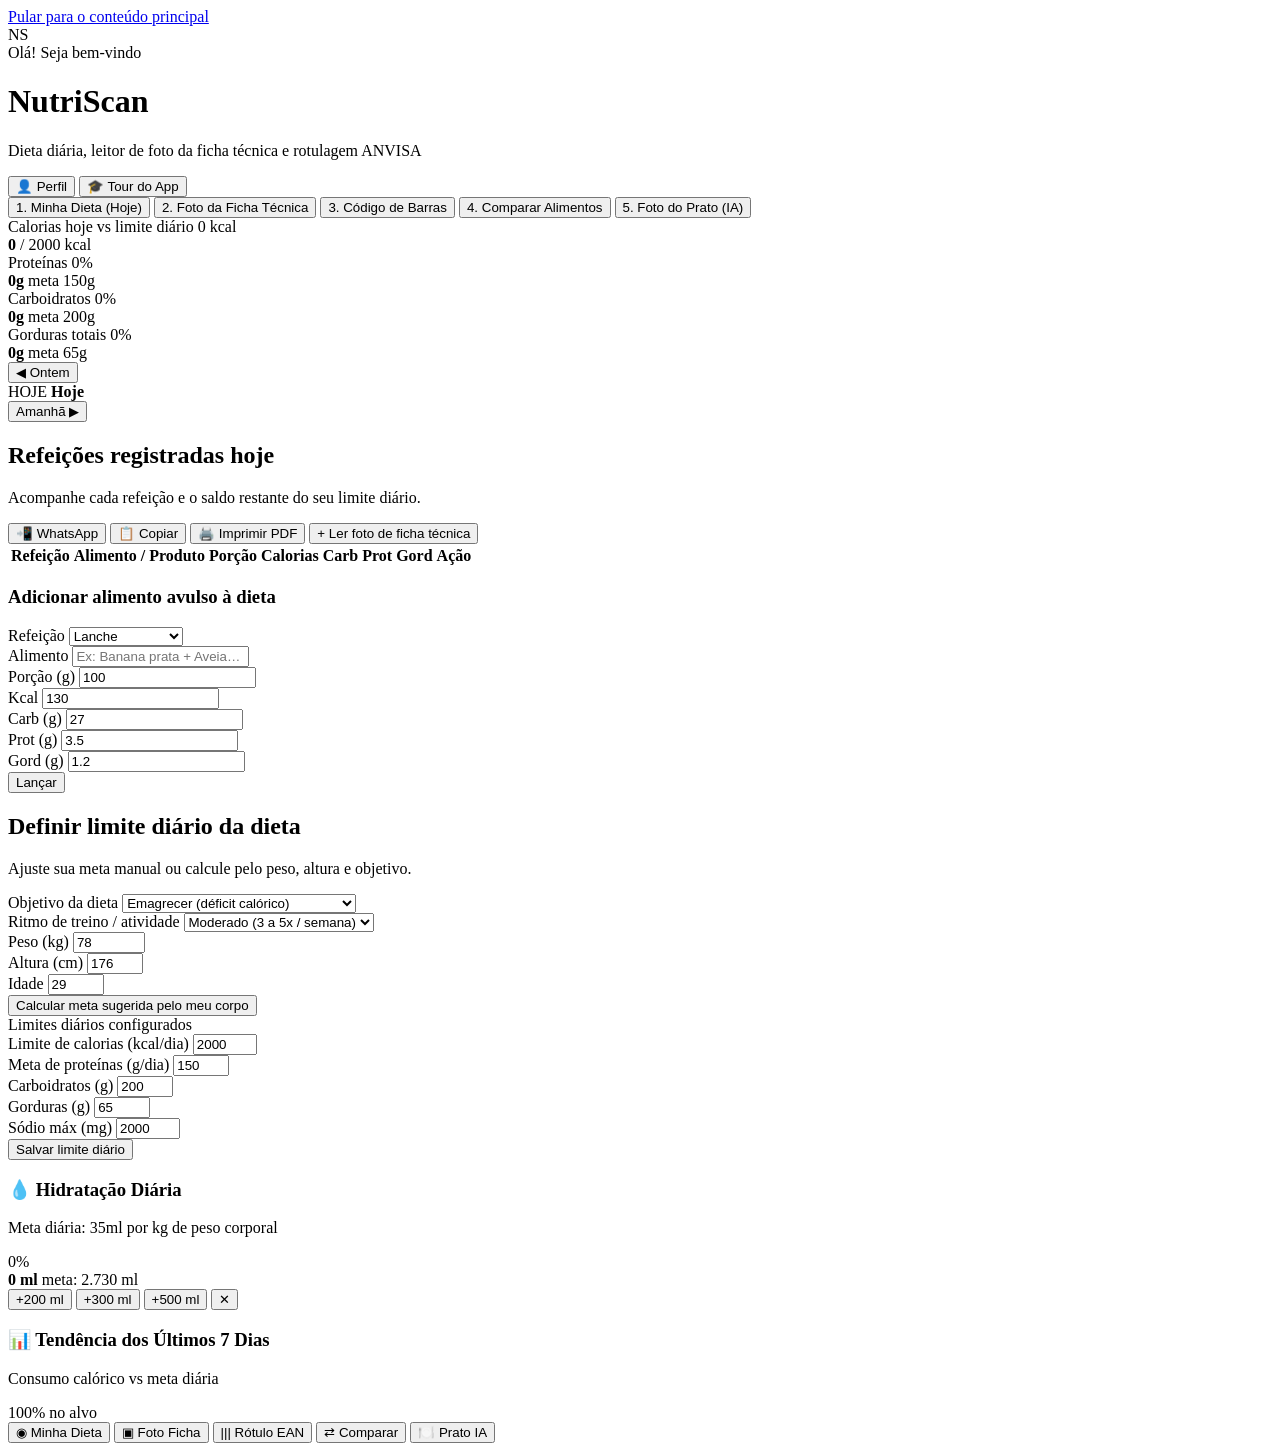
==== app/static/index.html @ 342d4479 "fix: corrigir carregamento de assets no webview, compartilhamento whatsapp, persistencia de agua off" ====
<!DOCTYPE html>
<html lang="pt-BR">
<head>
    <meta charset="UTF-8" />
    <meta name="viewport" content="width=device-width, initial-scale=1.0, maximum-scale=1.0, user-scalable=no" />
    <meta name="theme-color" content="#090d16" />
    <meta name="apple-mobile-web-app-capable" content="yes" />
    <meta name="apple-mobile-web-app-status-bar-style" content="black-translucent" />
    <title>NutriScan - Dieta Diária, Leitor de Foto da Ficha Técnica e Rótulos ANVISA</title>
    <link rel="manifest" href="manifest.json" />
    <link rel="preconnect" href="https://fonts.googleapis.com" />
    <link rel="preconnect" href="https://fonts.gstatic.com" crossorigin />
    <link href="https://fonts.googleapis.com/css2?family=Inter:wght@400;500;600;700;800&family=JetBrains+Mono:wght@500;600;700;800&display=swap" rel="stylesheet" />
    <link rel="stylesheet" href="static/css/style.css?v=1.3.0" />
</head>
<body>
    <a href="#main-content" class="skip-link">Pular para o conteúdo principal</a>

    <header class="topbar">
        <div class="container topbar-inner">
            <div class="brand-block">
                <div class="brand-logo" aria-hidden="true">NS</div>
                <div class="brand-info-wrap">
                    <div class="brand-greeting-row">
                        <span id="user-greeting-text" class="user-greeting">Olá! Seja bem-vindo</span>
                    </div>
                    <h1 class="brand-title">NutriScan</h1>
                    <p class="brand-subtitle">Dieta diária, leitor de foto da ficha técnica e rotulagem ANVISA</p>
                </div>
                <div class="brand-actions-row">
                    <button type="button" class="btn-topbar-profile" id="btn-open-profile" title="Configurar meu perfil de dieta" aria-label="Abrir perfil de usuário">👤 Perfil</button>
                    <button type="button" class="btn-tour-nav" id="btn-open-tour" title="Iniciar tour interativo pelo app" aria-label="Tour do App">🎓 Tour do App</button>
                </div>
            </div>
            <nav class="nav-tabs" role="tablist" aria-label="Navegação principal por abas">
                <button class="tab-btn active" role="tab" aria-selected="true" aria-controls="panel-dieta" data-tab="dieta" id="tab-btn-dieta">1. Minha Dieta (Hoje)</button>
                <button class="tab-btn" role="tab" aria-selected="false" aria-controls="panel-foto" data-tab="foto" id="tab-btn-foto">2. Foto da Ficha Técnica</button>
                <button class="tab-btn" role="tab" aria-selected="false" aria-controls="panel-scanner" data-tab="scanner" id="tab-btn-scanner">3. Código de Barras</button>
                <button class="tab-btn" role="tab" aria-selected="false" aria-controls="panel-comparar" data-tab="comparar" id="tab-btn-comparar">4. Comparar Alimentos</button>
                <button class="tab-btn" role="tab" aria-selected="false" aria-controls="panel-prato" data-tab="prato" id="tab-btn-prato">5. Foto do Prato (IA)</button>
                <button type="button" class="btn-tour-nav" id="btn-start-tour" title="Iniciar tour interativo pelo app" aria-label="Iniciar tour interativo" style="display: none;">✨ Tour do App</button>
            </nav>
        </div>
    </header>

    <main class="container main-content" id="main-content">
        <!-- FAIXA DE PROGRESSO DIÁRIO DA DIETA (BENTO KPI STRIP) -->
        <section class="diet-kpi-strip" id="diet-kpi-strip" aria-label="Resumo do consumo diário">
            <div class="kpi-card kpi-card-highlight">
                <div class="kpi-row-top">
                    <span class="kpi-label">Calorias hoje vs limite diário</span>
                    <span class="status-pill" id="top-kcal-badge">0 kcal</span>
                </div>
                <div class="kpi-main-numbers">
                    <strong class="kpi-value" id="top-kcal-consumed">0</strong>
                    <span class="kpi-divider">/ <span id="top-kcal-limit">2000</span> kcal</span>
                </div>
                <div class="progress-track">
                    <div class="progress-fill fill-emerald" id="top-bar-kcal" style="width: 0%;"></div>
                </div>
            </div>

            <div class="kpi-card">
                <div class="kpi-row-top">
                    <span class="kpi-label">Proteínas</span>
                    <span class="kpi-pct text-emerald" id="top-prot-pct">0%</span>
                </div>
                <div class="kpi-main-numbers">
                    <strong class="kpi-value" id="top-prot-consumed">0g</strong>
                    <span class="kpi-divider">meta <span id="top-prot-limit">150</span>g</span>
                </div>
                <div class="progress-track">
                    <div class="progress-fill fill-blue" id="top-bar-prot" style="width: 0%;"></div>
                </div>
            </div>

            <div class="kpi-card">
                <div class="kpi-row-top">
                    <span class="kpi-label">Carboidratos</span>
                    <span class="kpi-pct text-amber" id="top-carb-pct">0%</span>
                </div>
                <div class="kpi-main-numbers">
                    <strong class="kpi-value" id="top-carb-consumed">0g</strong>
                    <span class="kpi-divider">meta <span id="top-carb-limit">200</span>g</span>
                </div>
                <div class="progress-track">
                    <div class="progress-fill fill-amber" id="top-bar-carb" style="width: 0%;"></div>
                </div>
            </div>

            <div class="kpi-card">
                <div class="kpi-row-top">
                    <span class="kpi-label">Gorduras totais</span>
                    <span class="kpi-pct text-rose" id="top-fat-pct">0%</span>
                </div>
                <div class="kpi-main-numbers">
                    <strong class="kpi-value" id="top-fat-consumed">0g</strong>
                    <span class="kpi-divider">meta <span id="top-fat-limit">65</span>g</span>
                </div>
                <div class="progress-track">
                    <div class="progress-fill fill-rose" id="top-bar-fat" style="width: 0%;"></div>
                </div>
            </div>
        </section>

        <!-- ABA 1: MINHA DIETA (HOJE) -->
        <section class="tab-panel active" role="tabpanel" id="panel-dieta" aria-labelledby="tab-btn-dieta">
            <!-- Navegador de Datas da Dieta -->
            <div class="diet-date-bar">
                <button type="button" class="btn-date-nav" id="btn-date-prev" aria-label="Dia anterior">◀ Ontem</button>
                <div class="diet-current-date-wrap">
                    <span class="diet-date-badge" id="diet-date-badge">HOJE</span>
                    <strong class="diet-date-text" id="diet-date-text">Hoje</strong>
                </div>
                <button type="button" class="btn-date-nav" id="btn-date-next" aria-label="Próximo dia">Amanhã ▶</button>
            </div>

            <div class="diet-grid">
                <div class="card">
                    <div class="section-header-inline">
                        <div>
                            <h2>Refeições registradas hoje</h2>
                            <p class="section-desc" id="diet-status-subtitle">Acompanhe cada refeição e o saldo restante do seu limite diário.</p>
                        </div>
                        <div class="btn-group-inline share-btn-group">
                            <button class="btn-secondary" id="btn-share-whatsapp" title="Compartilhar resumo da dieta no WhatsApp">📲 WhatsApp</button>
                            <button class="btn-secondary" id="btn-copy-diet" title="Copiar resumo para a área de transferência">📋 Copiar</button>
                            <button class="btn-secondary" id="btn-print-diet" title="Imprimir ou salvar relatório em PDF">🖨️ Imprimir PDF</button>
                            <button class="btn-emerald" id="btn-go-photo-scan">+ Ler foto de ficha técnica</button>
                        </div>
                    </div>

                    <div class="table-responsive">
                        <table class="data-table" id="diary-table">
                            <thead>
                                <tr>
                                    <th scope="col">Refeição</th>
                                    <th scope="col">Alimento / Produto</th>
                                    <th scope="col">Porção</th>
                                    <th scope="col">Calorias</th>
                                    <th scope="col">Carb</th>
                                    <th scope="col">Prot</th>
                                    <th scope="col">Gord</th>
                                    <th scope="col">Ação</th>
                                </tr>
                            </thead>
                            <tbody id="diary-tbody"></tbody>
                        </table>
                    </div>

                    <div class="quick-manual-box">
                        <h3>Adicionar alimento avulso à dieta</h3>
                        <div class="manual-form-grid">
                            <div>
                                <label class="field-label" for="manual-meal">Refeição</label>
                                <select id="manual-meal" name="manual_meal" class="select-input">
                                    <option value="Café da manhã">Café da manhã</option>
                                    <option value="Almoço">Almoço</option>
                                    <option value="Lanche" selected>Lanche</option>
                                    <option value="Jantar">Jantar</option>
                                </select>
                            </div>
                            <div>
                                <label class="field-label" for="manual-name">Alimento</label>
                                <input type="text" id="manual-name" name="manual_name" class="text-input" placeholder="Ex: Banana prata + Aveia…" autocomplete="off" spellcheck="false" />
                            </div>
                            <div>
                                <label class="field-label" for="manual-portion">Porção (g)</label>
                                <input type="number" id="manual-portion" name="manual_portion" class="text-input" value="100" min="1" inputmode="decimal" autocomplete="off" />
                            </div>
                            <div>
                                <label class="field-label" for="manual-kcal">Kcal</label>
                                <input type="number" id="manual-kcal" name="manual_kcal" class="text-input" value="130" min="0" inputmode="numeric" autocomplete="off" />
                            </div>
                            <div>
                                <label class="field-label" for="manual-carb">Carb (g)</label>
                                <input type="number" id="manual-carb" name="manual_carb" class="text-input" value="27" min="0" step="0.1" inputmode="decimal" autocomplete="off" />
                            </div>
                            <div>
                                <label class="field-label" for="manual-prot">Prot (g)</label>
                                <input type="number" id="manual-prot" name="manual_prot" class="text-input" value="3.5" min="0" step="0.1" inputmode="decimal" autocomplete="off" />
                            </div>
                            <div>
                                <label class="field-label" for="manual-fat">Gord (g)</label>
                                <input type="number" id="manual-fat" name="manual_fat" class="text-input" value="1.2" min="0" step="0.1" inputmode="decimal" autocomplete="off" />
                            </div>
                            <div class="manual-btn-col">
                                <button class="btn-primary" id="btn-add-manual">Lançar</button>
                            </div>
                        </div>
                    </div>
                </div>

                <div class="card">
                    <div class="section-header-inline">
                        <div>
                            <h2>Definir limite diário da dieta</h2>
                            <p class="section-desc">Ajuste sua meta manual ou calcule pelo peso, altura e objetivo.</p>
                        </div>
                    </div>

                    <div class="goals-form">
                        <div class="form-row-2">
                            <div>
                                <label class="field-label" for="goal-type">Objetivo da dieta</label>
                                <select id="goal-type" name="goal_type" class="select-input">
                                    <option value="cutting">Emagrecer (déficit calórico)</option>
                                    <option value="manutencao">Manter peso atual</option>
                                    <option value="bulking">Ganhar massa muscular (superávit)</option>
                                    <option value="personalizado">Limite manual personalizado</option>
                                </select>
                            </div>
                            <div>
                                <label class="field-label" for="goal-activity">Ritmo de treino / atividade</label>
                                <select id="goal-activity" name="goal_activity" class="select-input">
                                    <option value="sedentario">Sedentário</option>
                                    <option value="leve">Leve (1 a 3x / semana)</option>
                                    <option value="moderado" selected>Moderado (3 a 5x / semana)</option>
                                    <option value="intenso">Intenso (6x / semana)</option>
                                </select>
                            </div>
                        </div>

                        <div class="form-row-3">
                            <div>
                                <label class="field-label" for="goal-weight">Peso (kg)</label>
                                <input type="number" id="goal-weight" name="goal_weight" class="text-input" value="78" min="35" max="250" step="0.5" inputmode="decimal" autocomplete="off" />
                            </div>
                            <div>
                                <label class="field-label" for="goal-height">Altura (cm)</label>
                                <input type="number" id="goal-height" name="goal_height" class="text-input" value="176" min="120" max="230" inputmode="numeric" autocomplete="off" />
                            </div>
                            <div>
                                <label class="field-label" for="goal-age">Idade</label>
                                <input type="number" id="goal-age" name="goal_age" class="text-input" value="29" min="14" max="100" inputmode="numeric" autocomplete="off" />
                            </div>
                        </div>

                        <button class="btn-secondary-full" id="btn-calc-mifflin">Calcular meta sugerida pelo meu corpo</button>

                        <div class="limits-divider">Limites diários configurados</div>

                        <div class="form-row-2">
                            <div>
                                <label class="field-label" for="limit-kcal">Limite de calorias (kcal/dia)</label>
                                <input type="number" id="limit-kcal" name="limit_kcal" class="text-input" value="2000" min="800" max="6000" step="10" inputmode="numeric" autocomplete="off" />
                            </div>
                            <div>
                                <label class="field-label" for="limit-prot">Meta de proteínas (g/dia)</label>
                                <input type="number" id="limit-prot" name="limit_prot" class="text-input" value="150" min="20" max="400" inputmode="numeric" autocomplete="off" />
                            </div>
                        </div>

                        <div class="form-row-3">
                            <div>
                                <label class="field-label" for="limit-carb">Carboidratos (g)</label>
                                <input type="number" id="limit-carb" name="limit_carb" class="text-input" value="200" min="10" max="800" inputmode="numeric" autocomplete="off" />
                            </div>
                            <div>
                                <label class="field-label" for="limit-fat">Gorduras (g)</label>
                                <input type="number" id="limit-fat" name="limit_fat" class="text-input" value="65" min="10" max="300" inputmode="numeric" autocomplete="off" />
                            </div>
                            <div>
                                <label class="field-label" for="limit-sodium">Sódio máx (mg)</label>
                                <input type="number" id="limit-sodium" name="limit_sodium" class="text-input" value="2000" min="500" max="5000" step="50" inputmode="numeric" autocomplete="off" />
                            </div>
                        </div>

                        <button class="btn-primary-full" id="btn-save-goals">Salvar limite diário</button>
                    </div>
                </div>

                <!-- Card de Hidratação Diária -->
                <div class="card water-card" id="water-widget-card">
                    <div class="section-header-inline">
                        <div>
                            <h3>💧 Hidratação Diária</h3>
                            <p class="section-desc">Meta diária: 35ml por kg de peso corporal</p>
                        </div>
                        <span class="unit-pill" id="water-pct-badge">0%</span>
                    </div>
                    <div class="water-kpi-main">
                        <strong class="water-val" id="water-consumed-val">0 ml</strong>
                        <span class="water-goal-sub">meta: <span id="water-goal-val">2.730 ml</span></span>
                    </div>
                    <div class="progress-track">
                        <div class="progress-fill fill-blue" id="water-progress-fill" style="width: 0%;"></div>
                    </div>
                    <div class="water-actions-row">
                        <button type="button" class="btn-water-add" data-amount="200">+200 ml</button>
                        <button type="button" class="btn-water-add" data-amount="300">+300 ml</button>
                        <button type="button" class="btn-water-add" data-amount="500">+500 ml</button>
                        <button type="button" class="btn-water-reset" id="btn-water-reset" title="Zerar água do dia" aria-label="Zerar água do dia">✕</button>
                    </div>
                </div>

                <!-- Card de Tendência dos Últimos 7 Dias -->
                <div class="card trends-card" id="trends-widget-card">
                    <div class="section-header-inline">
                        <div>
                            <h3>📊 Tendência dos Últimos 7 Dias</h3>
                            <p class="section-desc">Consumo calórico vs meta diária</p>
                        </div>
                        <span class="kpi-pct text-emerald" id="trends-compliance-badge">100% no alvo</span>
                    </div>
                    <div class="trends-bars-grid" id="trends-bars-container"></div>
                </div>
            </div>
        </section>

        <!-- ABA 2: FOTO DA FICHA TÉCNICA (TABELA NUTRICIONAL) -->
        <section class="tab-panel" role="tabpanel" id="panel-foto" aria-labelledby="tab-btn-foto" hidden>
            <div class="card">
                <div class="photo-controls-grid">
                    <div>
                        <span class="field-label">1. Tirar foto da tabela nutricional ou escolher amostra</span>
                        <div class="upload-btn-row">
                            <label for="label-photo-input" class="btn-camera">
                                Tirar foto / Enviar imagem da ficha técnica
                            </label>
                            <input
                                type="file"
                                id="label-photo-input"
                                name="label_photo"
                                accept="image/*"
                                capture="environment"
                                style="display: none;"
                            />
                            <span class="upload-file-label" id="upload-filename">Amostra: Whey Protein Concentrado 80%</span>
                        </div>
                        <div class="quick-chips">
                            <span class="chips-label">Fotos de fichas técnicas prontas:</span>
                            <button class="sample-chip active" data-sample="rotulo_whey" data-portion="30">Whey Protein 80% (30g)</button>
                            <button class="sample-chip" data-sample="rotulo_pasta_amendoim" data-portion="30">Pasta de Amendoim (30g)</button>
                            <button class="sample-chip" data-sample="rotulo_pao_integral" data-portion="50">Pão Integral (50g)</button>
                            <button class="sample-chip" data-sample="rotulo_iogurte_proteico" data-portion="160">Iogurte Proteico (160g)</button>
                        </div>
                    </div>

                    <div class="portion-control-box">
                        <div>
                            <label class="field-label" for="photo-portion-input">2. Quantidade que vai comer (g/ml)</label>
                            <input type="number" id="photo-portion-input" name="photo_portion" class="text-input" value="45" min="1" max="2000" inputmode="decimal" autocomplete="off" />
                        </div>
                        <div>
                            <label class="field-label" for="photo-meal-select">Refeição de destino</label>
                            <select id="photo-meal-select" name="photo_meal" class="select-input">
                                <option value="Café da manhã">Café da manhã</option>
                                <option value="Almoço">Almoço</option>
                                <option value="Lanche" selected>Lanche</option>
                                <option value="Jantar">Jantar</option>
                            </select>
                        </div>
                        <div>
                            <button class="btn-primary" id="btn-recalc-photo">Calcular porção</button>
                        </div>
                    </div>
                </div>
            </div>

            <div class="scanner-grid">
                <div class="card">
                    <div class="section-header-inline">
                        <h3>Imagem da tabela nutricional (Ficha Técnica)</h3>
                        <span class="unit-pill" id="ocr-engine-badge">Leitor ANVISA RDC 429</span>
                    </div>
                    <div class="label-image-frame">
                        <img id="label-preview-img" src="static/samples/rotulo_whey.png" alt="Foto da tabela nutricional do produto" width="480" height="280" loading="lazy" />
                    </div>
                    <div class="ocr-text-wrap">
                        <label class="field-label" for="ocr-raw-textarea">Texto identificado na ficha técnica (você pode editar ou colar os dados do rótulo):</label>
                        <textarea id="ocr-raw-textarea" name="ocr_raw_text" class="ocr-textarea" rows="5" spellcheck="false"></textarea>
                    </div>
                </div>

                <div class="card">
                    <div class="product-header">
                        <div>
                            <span class="ean-badge" id="ocr-portion-summary">Tabela base: 30g | Seu consumo: 45g (1.5x)</span>
                            <h2 class="product-title" id="ocr-prod-name">Whey Protein Concentrado 80%</h2>
                            <p class="product-subtitle">Cálculo proporcional imediato para a quantidade que você vai consumir</p>
                        </div>
                        <span class="ns-step ns-a active" id="ocr-nutriscore-badge" style="padding: 6px 12px; flex: 0;">Nutri-Score A</span>
                    </div>

                    <div class="macro-result-cards">
                        <div class="macro-box macro-box-kcal">
                            <span class="macro-box-label">Calorias na sua porção</span>
                            <strong class="macro-box-val" id="ocr-res-kcal">180 kcal</strong>
                            <span class="macro-box-pct" id="ocr-pct-kcal">+9.0% do limite diário</span>
                        </div>
                        <div class="macro-box">
                            <span class="macro-box-label">Proteínas</span>
                            <strong class="macro-box-val text-emerald" id="ocr-res-prot">36.0 g</strong>
                            <span class="macro-box-pct" id="ocr-pct-prot">+24.0% da meta</span>
                        </div>
                        <div class="macro-box">
                            <span class="macro-box-label">Carboidratos</span>
                            <strong class="macro-box-val text-amber" id="ocr-res-carb">4.8 g</strong>
                            <span class="macro-box-pct" id="ocr-pct-carb">+2.4% da meta</span>
                        </div>
                        <div class="macro-box">
                            <span class="macro-box-label">Gorduras totais</span>
                            <strong class="macro-box-val text-rose" id="ocr-res-fat">2.7 g</strong>
                            <span class="macro-box-pct" id="ocr-pct-fat">+4.2% da meta</span>
                        </div>
                    </div>

                    <div class="table-responsive">
                        <table class="data-table compact-table">
                            <thead>
                                <tr>
                                    <th scope="col">Nutriente extraído</th>
                                    <th scope="col" id="th-label-base">No rótulo (30g)</th>
                                    <th scope="col" id="th-consumed-base">Sua porção (45g)</th>
                                    <th scope="col">Impacto na meta diária</th>
                                </tr>
                            </thead>
                            <tbody id="ocr-breakdown-tbody"></tbody>
                        </table>
                    </div>

                    <div class="anvisa-box" style="margin-top: 12px; margin-bottom: 12px;">
                        <div class="section-header-inline">
                            <h3>Avaliação frontal ANVISA (por 100g)</h3>
                        </div>
                        <div class="anvisa-Seals-row" id="ocr-anvisa-seals"></div>
                    </div>

                    <button class="btn-emerald-full" id="btn-add-ocr-to-diet">
                        Adicionar esta porção à minha dieta de hoje
                    </button>
                </div>
            </div>
        </section>

        <!-- ABA 3: CÓDIGO DE BARRAS (OPEN FOOD FACTS) -->
        <section class="tab-panel" role="tabpanel" id="panel-scanner" aria-labelledby="tab-btn-scanner" hidden>
            <div class="card search-card">
                <div class="search-row">
                    <div class="search-input-wrap">
                        <label for="barcode-input" class="field-label">Código de barras EAN-13 ou nome do produto industrializado</label>
                        <div class="input-action-group">
                            <input
                                type="text"
                                id="barcode-input"
                                name="barcode_search"
                                class="text-input"
                                placeholder="Ex: 3017620422003, 7894900011517 ou digite o nome do alimento…"
                                value="3017620422003"
                                autocomplete="off"
                                spellcheck="false"
                            />
                            <button class="btn-primary" id="btn-scan">Analisar rótulo</button>
                            <button type="button" class="btn-emerald" id="btn-open-cam-scanner" style="display: inline-flex; align-items: center; gap: 6px;">📷 Câmera ao vivo</button>
                        </div>
                    </div>
                </div>
                <div class="quick-chips">
                    <span class="chips-label">Produtos do catálogo:</span>
                    <button class="chip-btn active" data-barcode="3017620422003">Nutella (3017620422003)</button>
                    <button class="chip-btn" data-barcode="7894900011517">Coca-Cola Original (7894900011517)</button>
                    <button class="chip-btn" data-barcode="7622210691071">Bis Ao Leite (7622210691071)</button>
                    <button class="chip-btn" data-barcode="7892840222949">Doritos Nacho (7892840222949)</button>
                    <button class="chip-btn" data-barcode="7891000053508">Aveia Quaker (7891000053508)</button>
                    <button class="chip-btn" data-barcode="7891025101604">Iogurte Natural (7891025101604)</button>
                </div>
            </div>

            <div class="scanner-grid" id="product-result-container">
                <div class="card product-main-card">
                    <div class="product-header">
                        <div>
                            <span class="ean-badge" id="prod-ean">EAN 3017620422003</span>
                            <h2 class="product-title" id="prod-name">Carregando…</h2>
                            <p class="product-subtitle" id="prod-meta">Marca e categoria</p>
                        </div>
                        <span class="unit-pill" id="prod-unit">Base: 100g</span>
                    </div>

                    <div class="anvisa-box">
                        <div class="section-header-inline">
                            <h3>Rotulagem nutricional frontal (ANVISA RDC 429/2020)</h3>
                            <span class="threshold-note" id="anvisa-threshold-note">Cortes para sólidos (100g)</span>
                        </div>
                        <div class="anvisa-Seals-row" id="anvisa-seals"></div>
                    </div>

                    <div class="scores-row">
                        <div class="score-box">
                            <span class="score-box-title">Nutri-Score (A a E)</span>
                            <div class="nutriscore-bar" id="nutriscore-bar">
                                <span class="ns-step ns-a" data-grade="A">A</span>
                                <span class="ns-step ns-b" data-grade="B">B</span>
                                <span class="ns-step ns-c" data-grade="C">C</span>
                                <span class="ns-step ns-d" data-grade="D">D</span>
                                <span class="ns-step ns-e" data-grade="E">E</span>
                            </div>
                        </div>
                        <div class="score-box">
                            <span class="score-box-title">Grau de processamento (NOVA / USP)</span>
                            <div class="nova-display">
                                <span class="nova-badge" id="nova-badge">NOVA 4</span>
                                <span class="nova-label" id="nova-label">Ultraprocessado</span>
                            </div>
                        </div>
                    </div>

                    <div class="ingredients-block">
                        <h3>Lista de ingredientes e alergênicos</h3>
                        <p class="ingredients-text" id="prod-ingredients"></p>
                        <div class="allergens-row" id="prod-allergens"></div>
                    </div>

                    <div class="add-barcode-to-diet-bar">
                        <div>
                            <label class="field-label" for="barcode-portion-g">Porção consumida (g/ml)</label>
                            <input type="number" id="barcode-portion-g" name="barcode_portion" class="text-input" value="30" min="1" max="1000" inputmode="decimal" autocomplete="off" />
                        </div>
                        <div>
                            <label class="field-label" for="barcode-meal-type">Refeição</label>
                            <select id="barcode-meal-type" name="barcode_meal" class="select-input">
                                <option value="Café da manhã">Café da manhã</option>
                                <option value="Almoço">Almoço</option>
                                <option value="Lanche" selected>Lanche</option>
                                <option value="Jantar">Jantar</option>
                            </select>
                        </div>
                        <button class="btn-emerald" id="btn-add-barcode-diet">Adicionar à dieta de hoje</button>
                    </div>
                </div>

                <div class="card nutrition-side-card">
                    <h3>Tabela nutricional (por 100g / 100ml)</h3>
                    <div class="table-responsive">
                        <table class="data-table compact-table">
                            <thead>
                                <tr>
                                    <th scope="col">Nutriente</th>
                                    <th scope="col">Quantidade</th>
                                    <th scope="col">Referência ANVISA</th>
                                </tr>
                            </thead>
                            <tbody id="nutrition-tbody"></tbody>
                        </table>
                    </div>

                    <div class="additives-section">
                        <div class="section-header-inline">
                            <h3>Aditivos identificados no rótulo</h3>
                            <span class="count-pill" id="additives-count-pill">0 aditivos</span>
                        </div>
                        <div id="additives-list" class="additives-list"></div>
                    </div>
                </div>
            </div>
        </section>

        <!-- ABA 4: COMPARAR ALIMENTOS -->
        <section class="tab-panel" role="tabpanel" id="panel-comparar" aria-labelledby="tab-btn-comparar" hidden>
            <div class="card compare-controls-card">
                <div class="compare-selectors-grid">
                    <div>
                        <label for="compare-select-a" class="field-label">Produto A</label>
                        <select id="compare-select-a" name="compare_a" class="select-input"></select>
                    </div>
                    <div>
                        <label for="compare-select-b" class="field-label">Produto B</label>
                        <select id="compare-select-b" name="compare_b" class="select-input"></select>
                    </div>
                    <div class="compare-btn-wrap">
                        <button class="btn-primary" id="btn-run-compare">Comparar composição</button>
                    </div>
                </div>
            </div>

            <div class="compare-summary-grid" id="compare-cards-row">
                <div class="card compare-prod-card" id="comp-card-a"></div>
                <div class="card compare-prod-card" id="comp-card-b"></div>
            </div>

            <div class="card">
                <div class="section-header-inline">
                    <h3>Diferença nutricional por 100g / 100ml</h3>
                    <span class="threshold-note">Comparativo direto entre os dois produtos selecionados</span>
                </div>
                <div class="table-responsive">
                    <table class="data-table">
                        <thead>
                            <tr>
                                <th scope="col">Indicador</th>
                                <th scope="col" id="th-prod-a">Produto A</th>
                                <th scope="col" id="th-prod-b">Produto B</th>
                                <th scope="col">Diferença (A vs B)</th>
                                <th scope="col">Melhor perfil no indicador</th>
                            </tr>
                        </thead>
                        <tbody id="compare-deltas-tbody"></tbody>
                    </table>
                </div>
                <div class="compare-notes-box" id="compare-notes"></div>
            </div>
        </section>
        <!-- ABA 5: FOTO DO PRATO (IA) & MICRONUTRIENTES -->
        <section class="tab-panel" role="tabpanel" id="panel-prato" aria-labelledby="tab-btn-prato" hidden>
            <div class="plate-bento-grid">
                <!-- CARD 1: Upload / Câmera + Pratos Prontos Bento Tile -->
                <div class="card plate-input-card">
                    <div class="section-header-inline">
                        <div>
                            <h2>1. Foto do Prato & IA de Visão</h2>
                            <p class="section-desc">Tire uma foto do seu prato de comida ou escolha uma das refeições prontas abaixo.</p>
                        </div>
                        <span class="count-pill" id="plate-scan-status">Pronto para escanear</span>
                    </div>

                    <div class="plate-capture-box">
                        <label class="plate-camera-dropzone" for="plate-photo-input">
                            <span class="dropzone-icon" aria-hidden="true">📸</span>
                            <strong class="dropzone-title">Tirar foto com a câmera ou anexar imagem</strong>
                            <span class="dropzone-hint">Aceita fotos de smartphones Android, iOS ou arquivos (.jpg, .png)</span>
                            <input type="file" id="plate-photo-input" name="plate_photo" accept="image/*" capture="environment" class="sr-only" />
                        </label>
                    </div>

                    <div class="plate-presets-section">
                        <span class="field-label">Pratos rápidos de referência:</span>
                        <div class="plate-chips-row" role="group" aria-label="Pratos prontos de exemplo">
                            <button type="button" class="chip-btn plate-preset-chip active" data-preset="prato_feito">
                                🍛 Prato Feito
                            </button>
                            <button type="button" class="chip-btn plate-preset-chip" data-preset="omelete_fitness">
                                🍳 Omelete Fitness
                            </button>
                            <button type="button" class="chip-btn plate-preset-chip" data-preset="salmao_legumes">
                                🐟 Salmão com Legumes
                            </button>
                            <button type="button" class="chip-btn plate-preset-chip" data-preset="acai_completo">
                                🫐 Açaí Completo
                            </button>
                        </div>
                    </div>
                </div>

                <!-- CARD 2: Visão do Prato com Etiquetas Bounding Chips -->
                <div class="card plate-vision-card">
                    <div class="section-header-inline">
                        <h3>2. Identificação Visual dos Alimentos</h3>
                        <span class="status-pill" id="plate-detected-pill">IA Visão Ativa</span>
                    </div>
                    <div class="plate-preview-viewport">
                        <img id="plate-preview-img" class="plate-viewport-image" src="" alt="Prato visualizado" width="480" height="360" />
                        <div class="plate-bounding-overlay" id="plate-bounding-overlay"></div>
                    </div>
                    <div class="plate-quick-kpi-bar">
                        <div class="kpi-mini">
                            <span class="kpi-mini-lbl">Calorias</span>
                            <strong class="kpi-mini-val text-emerald" id="plate-total-kcal">0 kcal</strong>
                        </div>
                        <div class="kpi-mini">
                            <span class="kpi-mini-lbl">Carboidratos</span>
                            <strong class="kpi-mini-val text-amber" id="plate-total-carbs">0g</strong>
                        </div>
                        <div class="kpi-mini">
                            <span class="kpi-mini-lbl">Proteínas</span>
                            <strong class="kpi-mini-val text-blue" id="plate-total-prot">0g</strong>
                        </div>
                        <div class="kpi-mini">
                            <span class="kpi-mini-lbl">Gorduras</span>
                            <strong class="kpi-mini-val text-rose" id="plate-total-fat">0g</strong>
                        </div>
                        <div class="kpi-mini">
                            <span class="kpi-mini-lbl">Fibras</span>
                            <strong class="kpi-mini-val text-violet" id="plate-total-fiber">0g</strong>
                        </div>
                        <div class="kpi-mini">
                            <span class="kpi-mini-lbl">Peso Total</span>
                            <strong class="kpi-mini-val" id="plate-total-weight">0g</strong>
                        </div>
                    </div>
                </div>

                <!-- CARD 3: Alimentos Detectados com Gramatura Editável e Adição TACO -->
                <div class="card plate-items-card">
                    <div class="section-header-inline">
                        <div>
                            <h3>3. Alimentos no Prato & Gramaturas</h3>
                            <p class="section-desc">Ajuste os gramas de cada porção em tempo real. Calorias e micronutrientes são recalculados instantaneamente.</p>
                        </div>
                    </div>

                    <div class="plate-items-list" id="plate-items-list"></div>

                    <!-- Autocomplete TACO para adicionar alimento extra -->
                    <div class="plate-taco-add-box">
                        <label for="plate-taco-search" class="field-label">+ Adicionar alimento extra da Tabela TACO:</label>
                        <div class="taco-search-input-wrap">
                            <input type="text" id="plate-taco-search" name="plate_taco_search" class="text-input" placeholder="Buscar no banco TACO (ex: mandioca, frango, azeite, aveia)…" autocomplete="off" />
                            <div class="taco-suggestions-dropdown" id="plate-taco-suggestions" hidden></div>
                        </div>
                    </div>
                </div>

                <!-- CARD 4: Bento Micronutrientes (% IDR ANVISA) -->
                <div class="card plate-micros-card">
                    <div class="section-header-inline">
                        <div>
                            <h3>4. Micronutrientes do Prato (% IDR ANVISA)</h3>
                            <p class="section-desc">Metas baseadas na IN 75/2020 e RDC 429/2020 para adultos.</p>
                        </div>
                        <span class="status-pill" id="plate-micros-badge">Balanço Nutricional</span>
                    </div>

                    <div class="plate-micros-grid" id="plate-micros-grid"></div>
                </div>

                <!-- CARD 5: Ação de Lançamento na Dieta -->
                <div class="card plate-action-card">
                    <div class="plate-action-bar">
                        <div class="meal-select-wrap">
                            <label for="plate-meal-select" class="field-label">Lançar no diário como:</label>
                            <select id="plate-meal-select" name="plate_meal" class="select-input">
                                <option value="Café da manhã">Café da manhã</option>
                                <option value="Almoço" selected>Almoço</option>
                                <option value="Lanche">Lanche</option>
                                <option value="Jantar">Jantar</option>
                            </select>
                        </div>
                        <button type="button" class="btn-emerald btn-lg" id="btn-add-plate-diet">
                            Adicionar prato completo à refeição
                        </button>
                    </div>
                </div>
            </div>
        </section>
    </main>

    <!-- BARRA DE NAVEGAÇÃO INFERIOR PARA CELULAR ANDROID -->
    <nav class="mobile-bottom-nav" aria-label="Navegação móvel">
        <button class="mob-nav-btn active" data-tab="dieta" aria-label="Minha Dieta">
            <span class="mob-nav-icon" aria-hidden="true">◉</span>
            <span>Minha Dieta</span>
        </button>
        <button class="mob-nav-btn" data-tab="foto" aria-label="Foto da Ficha Técnica">
            <span class="mob-nav-icon" aria-hidden="true">▣</span>
            <span>Foto Ficha</span>
        </button>
        <button class="mob-nav-btn" data-tab="scanner" aria-label="Código de Barras EAN">
            <span class="mob-nav-icon" aria-hidden="true">|||</span>
            <span>Rótulo EAN</span>
        </button>
        <button class="mob-nav-btn" data-tab="comparar" aria-label="Comparar Alimentos">
            <span class="mob-nav-icon" aria-hidden="true">⇄</span>
            <span>Comparar</span>
        </button>
        <button class="mob-nav-btn" data-tab="prato" aria-label="Foto do Prato com IA">
            <span class="mob-nav-icon" aria-hidden="true">🍽️</span>
            <span>Prato IA</span>
        </button>
    </nav>

    <!-- Modal do Scanner de Código de Barras por Câmera -->
    <div class="cam-modal-backdrop" id="cam-scanner-modal" role="dialog" aria-modal="true" aria-labelledby="cam-modal-title" hidden>
        <div class="cam-bento-card">
            <header class="cam-modal-header">
                <div>
                    <span class="cam-badge">EAN-13 / EAN-8 / UPC</span>
                    <h2 id="cam-modal-title" class="cam-title">Escanear código de barras</h2>
                </div>
                <button type="button" class="cam-btn-icon" id="btn-cam-close" aria-label="Fechar scanner">✕</button>
            </header>

            <div class="cam-viewfinder-frame">
                <video id="cam-scanner-video" class="cam-video-feed" playsinline muted autoplay></video>
                <div class="cam-reticle">
                    <div class="cam-corner top-left"></div>
                    <div class="cam-corner top-right"></div>
                    <div class="cam-corner bottom-left"></div>
                    <div class="cam-corner bottom-right"></div>
                    <div class="cam-laser-line" aria-hidden="true"></div>
                </div>
                <div class="cam-status-pill" id="cam-scanner-status">Aponte para o código de barras</div>
            </div>

            <footer class="cam-modal-footer">
                <button type="button" class="cam-btn-action" id="btn-cam-torch" aria-label="Alternar lanterna">
                    <span aria-hidden="true">⚡</span> Lanterna
                </button>
                <button type="button" class="cam-btn-secondary" id="btn-cam-cancel">Cancelar</button>
            </footer>
        </div>
    </div>

    <!-- Modal do Tour Interativo pelo App (#modal-app-tour) -->
    <div class="tour-modal-backdrop" id="modal-app-tour" role="dialog" aria-modal="true" aria-labelledby="tour-step-title" aria-describedby="tour-step-desc" hidden>
        <div class="tour-backdrop-overlay" id="tour-backdrop-overlay" aria-hidden="true"></div>
        <div class="tour-spotlight-cutout" id="tour-spotlight-cutout" aria-hidden="true"></div>

        <div class="tour-bento-card" role="document">
            <!-- Dynamic Progress Bar -->
            <div class="tour-progress-track" role="progressbar" id="tour-progress-bar" aria-label="Progresso do Tour" aria-valuenow="20" aria-valuemin="0" aria-valuemax="100">
                <div class="tour-progress-fill" id="tour-progress-fill" style="width: 20%;"></div>
            </div>

            <header class="tour-card-header">
                <div class="tour-header-left">
                    <span class="tour-step-badge" id="tour-step-badge">Passo 1 de 5</span>
                </div>
                <button type="button" class="tour-btn-close" id="btn-close-tour-modal" aria-label="Fechar tour interativo">✕</button>
            </header>

            <div class="tour-card-body">
                <div class="tour-icon-wrap" id="tour-step-icon" aria-hidden="true">🥗</div>
                <div class="tour-text-wrap">
                    <h2 class="tour-title" id="tour-step-title">1. Seu Painel Diário da Dieta</h2>
                    <p class="tour-description" id="tour-step-desc">Acompanhe seu consumo de calorias e macros calculado especialmente para o seu peso e objetivo. Registre água e veja o saldo restante de cada refeição.</p>
                </div>
            </div>

            <!-- Dots Indicator -->
            <div class="tour-dots-row" id="tour-dots-container" aria-hidden="true"></div>

            <footer class="tour-card-footer">
                <button type="button" class="tour-btn-skip" id="btn-skip-tour">Pular tour</button>
                <div class="tour-btn-group-nav">
                    <button type="button" class="tour-btn-prev" id="btn-prev-tour" style="display: none;">◀ Anterior</button>
                    <button type="button" class="tour-btn-next" id="btn-next-tour">Próximo ▶</button>
                </div>
            </footer>
        </div>
    </div>

    <!-- Modal de Perfil & Onboarding do Usuário (#modal-profile-onboarding) -->
    <div class="profile-modal-backdrop" id="modal-profile-onboarding" role="dialog" aria-modal="true" aria-labelledby="profile-modal-title" hidden>
        <div class="profile-bento-card" role="document">
            <header class="profile-modal-header">
                <div class="profile-header-info">
                    <span class="profile-badge">PERFIL & DIETA</span>
                    <h2 id="profile-modal-title" class="profile-title">Configurar Perfil Nutricional</h2>
                </div>
                <button type="button" class="btn-profile-close" id="btn-profile-close" aria-label="Fechar modal de perfil">✕</button>
            </header>

            <form id="profile-onboarding-form" class="profile-form">
                <div class="profile-form-body">
                    <div class="profile-field-group">
                        <label class="field-label" for="profile-name">Nome <span class="text-subtle">(opcional)</span></label>
                        <input type="text" id="profile-name" class="text-input" placeholder="Ex: Lucas, Camila..." autocomplete="name" />
                    </div>

                    <div class="profile-grid-2">
                        <div class="profile-field-group">
                            <label class="field-label" for="profile-gender">Sexo</label>
                            <select id="profile-gender" class="select-input">
                                <option value="masculino" selected>Masculino</option>
                                <option value="feminino">Feminino</option>
                            </select>
                        </div>
                        <div class="profile-field-group">
                            <label class="field-label" for="profile-age">Idade (anos)</label>
                            <input type="number" id="profile-age" class="text-input" value="28" min="14" max="110" inputmode="numeric" required />
                        </div>
                    </div>

                    <div class="profile-grid-2">
                        <div class="profile-field-group">
                            <label class="field-label" for="profile-weight">Peso (kg)</label>
                            <input type="number" id="profile-weight" class="text-input" value="75" min="30" max="250" step="0.5" inputmode="decimal" required />
                        </div>
                        <div class="profile-field-group">
                            <label class="field-label" for="profile-height">Altura (cm)</label>
                            <input type="number" id="profile-height" class="text-input" value="175" min="100" max="240" inputmode="numeric" required />
                        </div>
                    </div>

                    <div class="profile-grid-2">
                        <div class="profile-field-group">
                            <label class="field-label" for="profile-activity">Nível de atividade</label>
                            <select id="profile-activity" class="select-input">
                                <option value="sedentario">Sedentário (pouco ou nenhum exercício)</option>
                                <option value="leve">Leve (exercício 1 a 3x/sem)</option>
                                <option value="moderado" selected>Moderado (exercício 3 a 5x/sem)</option>
                                <option value="intenso">Intenso (exercício 6 a 7x/sem)</option>
                            </select>
                        </div>
                        <div class="profile-field-group">
                            <label class="field-label" for="profile-goal">Objetivo</label>
                            <select id="profile-goal" class="select-input">
                                <option value="cutting" selected>Emagrecer (déficit -400 kcal)</option>
                                <option value="manutencao">Manter peso (manutenção)</option>
                                <option value="bulking">Ganhar Massa (superávit +350 kcal)</option>
                            </select>
                        </div>
                    </div>

                    <!-- Live Preview Bar -->
                    <div class="profile-preview-strip" id="profile-preview-strip" aria-live="polite">
                        <div class="preview-item">
                            <span class="preview-label">Calorias sugeridas:</span>
                            <strong class="preview-value text-emerald" id="profile-preview-kcal">~2000 kcal</strong>
                        </div>
                        <span class="preview-divider" aria-hidden="true">|</span>
                        <div class="preview-item">
                            <span class="preview-label">Meta de Água:</span>
                            <strong class="preview-value text-blue" id="profile-preview-water">~2625 ml</strong>
                        </div>
                    </div>
                </div>

                <footer class="profile-modal-footer">
                    <button type="submit" class="btn-emerald-full" id="btn-save-profile">Criar perfil e começar</button>
                    <button type="button" class="btn-profile-skip" id="btn-profile-skip">Configurar mais tarde (padrão)</button>
                </footer>
            </form>
        </div>
    </div>

    <script src="static/js/share_export.js"></script>
    <script src="static/js/barcode_cam.js"></script>
    <script src="static/js/label_parser.js"></script>
    <script src="static/js/plate_scanner.js"></script>
    <script src="static/js/app_tour.js"></script>
    <script src="static/js/app.js"></script>
</body>
</html>
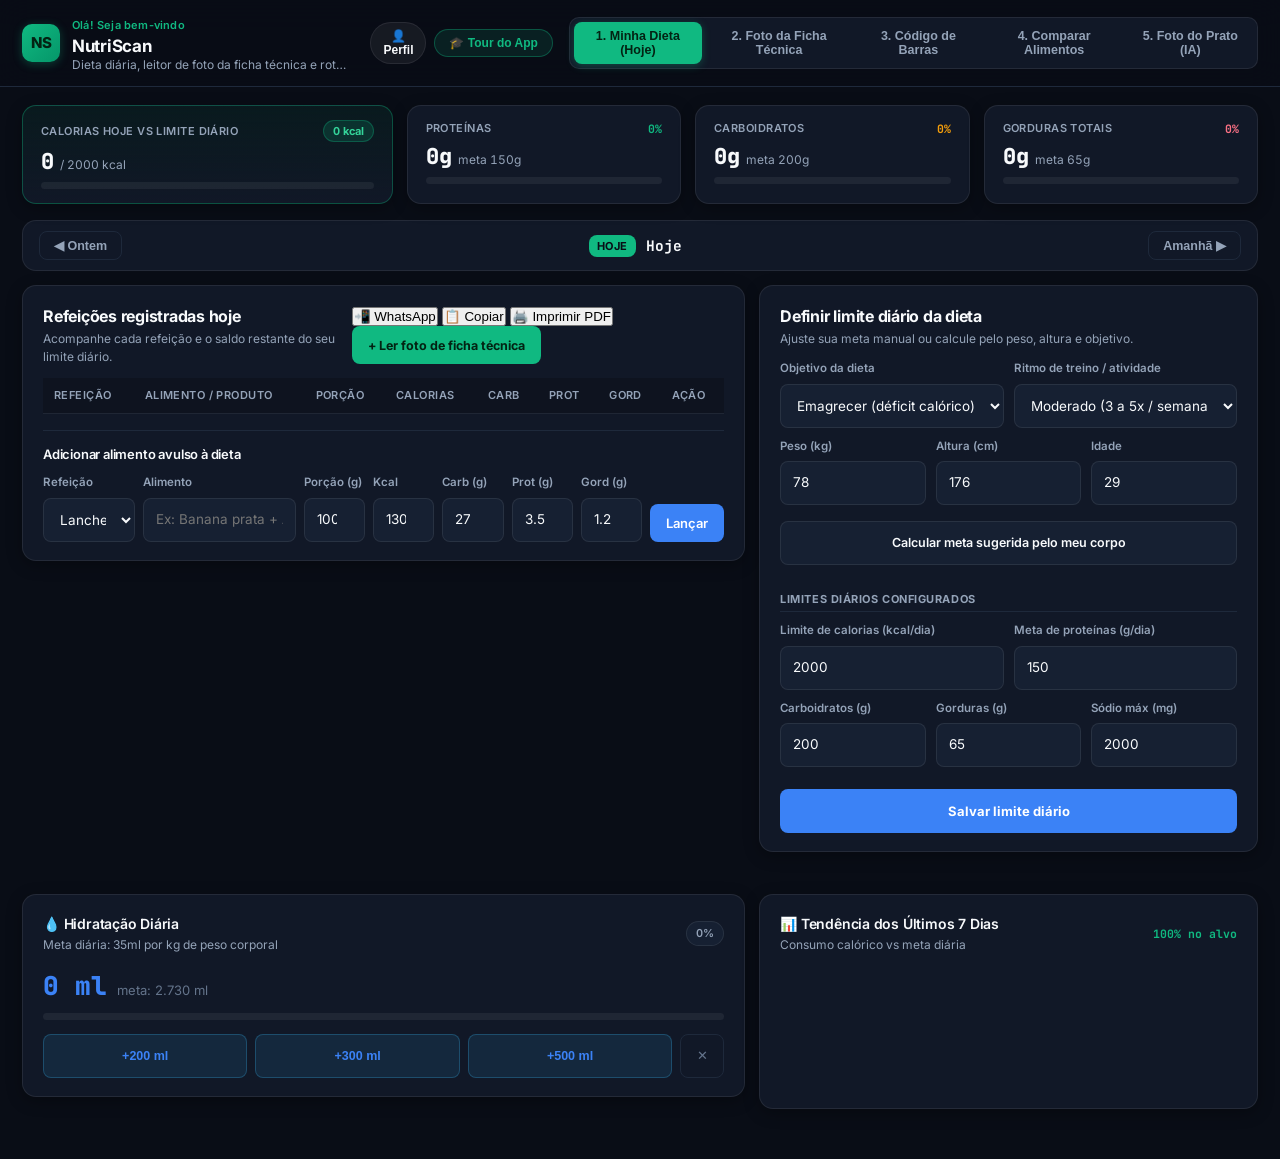
==== commit 457cd217: "fix: auditoria paralela dos 4 agentes v1.6.3, seguranca xss, robustez offline e paridade total" ====
--- a/app/static/index.html
+++ b/app/static/index.html
@@ -11,7 +11,7 @@
     <link rel="preconnect" href="https://fonts.googleapis.com" />
     <link rel="preconnect" href="https://fonts.gstatic.com" crossorigin />
     <link href="https://fonts.googleapis.com/css2?family=Inter:wght@400;500;600;700;800&family=JetBrains+Mono:wght@500;600;700;800&display=swap" rel="stylesheet" />
-    <link rel="stylesheet" href="static/css/style.css?v=1.3.0" />
+    <link rel="stylesheet" href="css/style.css?v=1.3.0" />
 </head>
 <body>
     <a href="#main-content" class="skip-link">Pular para o conteúdo principal</a>
@@ -915,11 +915,24 @@
         </div>
     </div>
 
-    <script src="static/js/share_export.js"></script>
-    <script src="static/js/barcode_cam.js"></script>
-    <script src="static/js/label_parser.js"></script>
-    <script src="static/js/plate_scanner.js"></script>
-    <script src="static/js/app_tour.js"></script>
-    <script src="static/js/app.js"></script>
+    <script>
+        (function() {
+            const prefix = window.location.protocol === "file:" ? "js/" : "static/js/";
+            const scripts = [
+                "share_export.js",
+                "barcode_cam.js",
+                "label_parser.js",
+                "plate_scanner.js",
+                "app_tour.js",
+                "app.js"
+            ];
+            scripts.forEach(s => {
+                const scr = document.createElement("script");
+                scr.src = prefix + s;
+                scr.async = false;
+                document.body.appendChild(scr);
+            });
+        })();
+    </script>
 </body>
 </html>
--- a/app/static/css/style.css
+++ b/app/static/css/style.css
@@ -0,0 +1,2930 @@
+/* ==========================================================================
+   NutriScan — Bento Design System
+   Modular, card-based interface inspired by MacroFactor, Yuka & Apple Health
+   Audited against Web Interface Guidelines & No-AI-Slop standards
+   ========================================================================== */
+
+:root {
+    /* Bento Canvas & Tile Surfaces */
+    --bg-canvas: #090d16;
+    --bg-tile: #111827;
+    --bg-tile-elevated: #162032;
+    --bg-tile-highlight: rgba(16, 185, 129, 0.05);
+    --bg-hover: #1e293b;
+
+    /* Borders & Dividers */
+    --border-subtle: #1e293b;
+    --border-card: rgba(255, 255, 255, 0.08);
+    --border-card-highlight: rgba(16, 185, 129, 0.35);
+    --border-focus: #38bdf8;
+
+    /* Typography Colors */
+    --text-primary: #f8fafc;
+    --text-secondary: #94a3b8;
+    --text-muted: #64748b;
+
+    /* Semantics & Functional Colors */
+    --color-kcal: #10b981;
+    --color-prot: #38bdf8;
+    --color-carb: #f59e0b;
+    --color-fat: #fb7185;
+    --color-sodium: #a78bfa;
+
+    /* Accent & Brand */
+    --brand-emerald: #10b981;
+    --brand-emerald-hover: #059669;
+    --brand-blue: #3b82f6;
+    --brand-blue-hover: #2563eb;
+    --brand-danger: #ef4444;
+
+    /* Radii & Geometry (Bento modular curves) */
+    --radius-tile: 14px;
+    --radius-sm: 8px;
+    --radius-md: 10px;
+    --radius-pill: 9999px;
+
+    /* Shadows & Elevation */
+    --tile-shadow: 0 4px 16px rgba(0, 0, 0, 0.3);
+    --tile-shadow-hover: 0 8px 24px rgba(0, 0, 0, 0.4);
+
+    /* Fonts */
+    --font-primary: "Inter", -apple-system, BlinkMacSystemFont, "Segoe UI", Roboto, sans-serif;
+    --font-mono: "JetBrains Mono", ui-monospace, SFMono-Regular, Menlo, monospace;
+}
+
+/* Reset & Box Sizing */
+*,
+*::before,
+*::after {
+    box-sizing: border-box;
+    margin: 0;
+    padding: 0;
+}
+
+/* Accessibility: Skip Link */
+.skip-link {
+    position: absolute;
+    top: -60px;
+    left: 16px;
+    background: var(--brand-blue);
+    color: #ffffff;
+    padding: 10px 18px;
+    border-radius: var(--radius-sm);
+    font-weight: 700;
+    font-size: 13px;
+    z-index: 99999;
+    text-decoration: none;
+    transition: top 0.15s ease-out;
+}
+
+.skip-link:focus-visible {
+    top: 14px;
+    outline: 2px solid #ffffff;
+    outline-offset: 2px;
+}
+
+/* Base Body Styles */
+body {
+    background-color: var(--bg-canvas);
+    color: var(--text-primary);
+    font-family: var(--font-primary);
+    font-size: 13.5px;
+    line-height: 1.5;
+    -webkit-font-smoothing: antialiased;
+    -moz-osx-font-smoothing: grayscale;
+}
+
+/* Focus Management (Web Guidelines: visible focus ring without layout shift) */
+:focus-visible {
+    outline: 2px solid var(--border-focus);
+    outline-offset: 2px;
+}
+
+/* Typography Hierarchy */
+h1, h2, h3, .brand-title, .product-title {
+    text-wrap: balance;
+    letter-spacing: -0.015em;
+    font-weight: 700;
+}
+
+/* Numeric & Tabular Alignment */
+.kpi-value,
+.kpi-divider,
+.kpi-pct,
+.macro-box-val,
+.macro-box-pct,
+.data-table td,
+.data-table th,
+.ean-badge,
+.unit-pill,
+.count-pill,
+.status-pill {
+    font-variant-numeric: tabular-nums;
+}
+
+.container {
+    max-width: 1380px;
+    margin: 0 auto;
+    padding: 0 22px;
+}
+
+/* Header & Top Bar */
+.topbar {
+    background-color: rgba(9, 13, 22, 0.92);
+    backdrop-filter: blur(16px);
+    border-bottom: 1px solid var(--border-subtle);
+    padding: 14px 0;
+    position: sticky;
+    top: 0;
+    z-index: 100;
+}
+
+.topbar-inner {
+    display: flex;
+    align-items: center;
+    justify-content: space-between;
+    gap: 16px;
+}
+
+.brand-block {
+    display: flex;
+    align-items: center;
+    gap: 12px;
+    min-width: 0;
+}
+
+.brand-logo {
+    width: 38px;
+    height: 38px;
+    border-radius: var(--radius-md);
+    background: linear-gradient(135deg, #10b981 0%, #059669 100%);
+    color: #032313;
+    font-weight: 800;
+    font-size: 15px;
+    display: flex;
+    align-items: center;
+    justify-content: center;
+    letter-spacing: -0.5px;
+    flex-shrink: 0;
+    box-shadow: 0 2px 10px rgba(16, 185, 129, 0.3);
+}
+
+.brand-title {
+    font-size: 17px;
+    font-weight: 700;
+    color: var(--text-primary);
+    line-height: 1.2;
+}
+
+.brand-subtitle {
+    font-size: 12px;
+    color: var(--text-secondary);
+    line-height: 1.25;
+    white-space: nowrap;
+    overflow: hidden;
+    text-overflow: ellipsis;
+}
+
+/* Navigation Tabs (Bento Segmented Pills) */
+.nav-tabs {
+    display: flex;
+    background-color: var(--bg-tile);
+    border: 1px solid var(--border-card);
+    padding: 4px;
+    border-radius: var(--radius-md);
+    gap: 4px;
+}
+
+.tab-btn {
+    background: transparent;
+    color: var(--text-secondary);
+    border: none;
+    padding: 7px 14px;
+    border-radius: var(--radius-sm);
+    font-size: 12.5px;
+    font-weight: 600;
+    cursor: pointer;
+    min-height: 36px;
+    display: inline-flex;
+    align-items: center;
+    justify-content: center;
+    transition: background-color 0.15s ease, color 0.15s ease;
+}
+
+.tab-btn:hover {
+    color: var(--text-primary);
+    background-color: var(--bg-tile-elevated);
+}
+
+.tab-btn.active {
+    background-color: var(--brand-emerald);
+    color: #032313;
+    font-weight: 700;
+    box-shadow: 0 2px 8px rgba(16, 185, 129, 0.3);
+}
+
+/* Main Content Wrapper */
+.main-content {
+    padding-top: 18px;
+    padding-bottom: 36px;
+}
+
+/* Bento Daily Diet KPI Strip */
+.diet-kpi-strip {
+    display: grid;
+    grid-template-columns: 1.35fr 1fr 1fr 1fr;
+    gap: 14px;
+    margin-bottom: 16px;
+}
+
+.kpi-card {
+    background-color: var(--bg-tile);
+    border: 1px solid var(--border-card);
+    border-radius: var(--radius-tile);
+    padding: 14px 18px;
+    display: flex;
+    flex-direction: column;
+    gap: 8px;
+    box-shadow: var(--tile-shadow);
+    transition: border-color 0.15s ease, transform 0.15s ease;
+}
+
+.kpi-card:hover {
+    border-color: rgba(255, 255, 255, 0.14);
+}
+
+.kpi-card-highlight {
+    border-color: var(--border-card-highlight);
+    background: linear-gradient(180deg, rgba(16, 185, 129, 0.08) 0%, rgba(17, 24, 39, 1) 100%);
+}
+
+.kpi-row-top {
+    display: flex;
+    justify-content: space-between;
+    align-items: center;
+    gap: 6px;
+}
+
+.kpi-label {
+    font-size: 11px;
+    color: var(--text-secondary);
+    font-weight: 600;
+    text-transform: uppercase;
+    letter-spacing: 0.04em;
+}
+
+.kpi-pct {
+    font-size: 11.5px;
+    font-weight: 700;
+    font-family: var(--font-mono);
+}
+
+.status-pill {
+    font-size: 11px;
+    font-weight: 700;
+    padding: 2px 9px;
+    border-radius: var(--radius-pill);
+    background-color: rgba(16, 185, 129, 0.16);
+    color: #34d399;
+    border: 1px solid rgba(16, 185, 129, 0.3);
+}
+
+.status-pill.exceeded {
+    background-color: rgba(239, 68, 68, 0.18);
+    color: #f87171;
+    border-color: rgba(239, 68, 68, 0.35);
+}
+
+.kpi-main-numbers {
+    display: flex;
+    align-items: baseline;
+    gap: 6px;
+}
+
+.kpi-value {
+    font-size: 22px;
+    font-weight: 800;
+    color: var(--text-primary);
+    line-height: 1.1;
+    font-family: var(--font-mono);
+}
+
+.kpi-divider {
+    font-size: 12px;
+    color: var(--text-secondary);
+}
+
+.progress-track {
+    width: 100%;
+    height: 7px;
+    background-color: rgba(255, 255, 255, 0.06);
+    border-radius: var(--radius-pill);
+    overflow: hidden;
+}
+
+.progress-fill {
+    height: 100%;
+    border-radius: var(--radius-pill);
+    transition: width 0.3s cubic-bezier(0.4, 0, 0.2, 1);
+}
+
+.fill-emerald { background-color: var(--color-kcal); }
+.fill-blue { background-color: var(--color-prot); }
+.fill-amber { background-color: var(--color-carb); }
+.fill-rose { background-color: var(--color-fat); }
+
+.text-emerald { color: var(--color-kcal); }
+.text-amber { color: var(--color-carb); }
+.text-rose { color: var(--color-fat); }
+
+/* Tab Panels */
+.tab-panel {
+    display: none;
+}
+
+.tab-panel.active {
+    display: block;
+}
+
+/* Bento Cards (Tiles) */
+.card {
+    background-color: var(--bg-tile);
+    border: 1px solid var(--border-card);
+    border-radius: var(--radius-tile);
+    padding: 18px 20px;
+    margin-bottom: 14px;
+    box-shadow: var(--tile-shadow);
+}
+
+.diet-grid {
+    display: grid;
+    grid-template-columns: 1.45fr 1fr;
+    gap: 14px;
+    align-items: start;
+}
+
+.section-header-inline {
+    display: flex;
+    justify-content: space-between;
+    align-items: center;
+    gap: 10px;
+    margin-bottom: 12px;
+}
+
+.section-header-inline h2 {
+    font-size: 16px;
+    font-weight: 700;
+    color: var(--text-primary);
+}
+
+.section-header-inline h3,
+.nutrition-side-card h3,
+.ingredients-block h3 {
+    font-size: 14px;
+    font-weight: 600;
+    color: var(--text-primary);
+}
+
+.section-desc {
+    font-size: 12px;
+    color: var(--text-secondary);
+    margin-top: 2px;
+}
+
+/* Form Fields & Controls */
+.field-label {
+    display: block;
+    font-size: 11.5px;
+    font-weight: 600;
+    color: var(--text-secondary);
+    margin-bottom: 6px;
+}
+
+.input-action-group {
+    display: flex;
+    gap: 10px;
+}
+
+.text-input,
+.select-input,
+.ocr-textarea {
+    width: 100%;
+    background-color: var(--bg-tile-elevated);
+    border: 1px solid var(--border-card);
+    color: var(--text-primary);
+    padding: 10px 12px;
+    border-radius: var(--radius-sm);
+    font-size: 13.5px;
+    font-family: inherit;
+    line-height: 1.4;
+    min-height: 44px;
+    transition: border-color 0.15s ease, background-color 0.15s ease;
+}
+
+.text-input:focus-visible,
+.select-input:focus-visible,
+.ocr-textarea:focus-visible {
+    outline: 2px solid var(--border-focus);
+    outline-offset: 1px;
+    border-color: var(--border-focus);
+}
+
+.ocr-textarea {
+    font-family: var(--font-mono);
+    font-size: 12px;
+    line-height: 1.45;
+    resize: vertical;
+}
+
+/* Buttons (Modern Bento Touch Affordance) */
+.btn-primary,
+.btn-emerald,
+.btn-secondary-full,
+.btn-primary-full,
+.btn-emerald-full,
+.btn-delete,
+.btn-camera {
+    font-family: inherit;
+    font-weight: 600;
+    border-radius: var(--radius-sm);
+    cursor: pointer;
+    white-space: nowrap;
+    text-align: center;
+    border: none;
+    transition: background-color 0.15s ease, transform 0.15s ease, opacity 0.15s ease;
+}
+
+.btn-primary {
+    background-color: var(--brand-blue);
+    color: #ffffff;
+    padding: 8px 16px;
+    font-size: 13px;
+    min-height: 38px;
+    display: inline-flex;
+    align-items: center;
+    justify-content: center;
+}
+
+.btn-primary:hover {
+    background-color: var(--brand-blue-hover);
+}
+
+.btn-emerald {
+    background-color: var(--brand-emerald);
+    color: #032313;
+    padding: 8px 16px;
+    font-size: 12.5px;
+    font-weight: 700;
+    min-height: 38px;
+    display: inline-flex;
+    align-items: center;
+    justify-content: center;
+}
+
+.btn-emerald:hover {
+    background-color: var(--brand-emerald-hover);
+    color: #ffffff;
+}
+
+.btn-emerald-full {
+    width: 100%;
+    background-color: var(--brand-emerald);
+    color: #032313;
+    padding: 12px 18px;
+    font-size: 13.5px;
+    font-weight: 800;
+    min-height: 44px;
+    display: flex;
+    align-items: center;
+    justify-content: center;
+    margin-top: 10px;
+    border-radius: var(--radius-md);
+    box-shadow: 0 4px 12px rgba(16, 185, 129, 0.25);
+}
+
+.btn-emerald-full:hover {
+    background-color: var(--brand-emerald-hover);
+    color: #ffffff;
+}
+
+.btn-primary-full {
+    width: 100%;
+    background-color: var(--brand-blue);
+    color: #ffffff;
+    padding: 10px 16px;
+    font-size: 13px;
+    font-weight: 700;
+    min-height: 44px;
+    display: flex;
+    align-items: center;
+    justify-content: center;
+    margin-top: 12px;
+}
+
+.btn-primary-full:hover {
+    background-color: var(--brand-blue-hover);
+}
+
+.btn-secondary-full {
+    width: 100%;
+    background-color: var(--bg-tile-elevated);
+    color: var(--text-primary);
+    border: 1px solid var(--border-card);
+    padding: 9px 14px;
+    font-size: 12.5px;
+    font-weight: 600;
+    min-height: 44px;
+    display: flex;
+    align-items: center;
+    justify-content: center;
+    margin-top: 6px;
+}
+
+.btn-secondary-full:hover {
+    background-color: #1f2c42;
+    border-color: rgba(255, 255, 255, 0.15);
+}
+
+.btn-delete {
+    background-color: transparent;
+    color: var(--brand-danger);
+    border: 1px solid rgba(239, 68, 68, 0.3);
+    padding: 4px 10px;
+    border-radius: var(--radius-sm);
+    font-size: 11.5px;
+    font-weight: 600;
+    cursor: pointer;
+    min-height: 28px;
+    display: inline-flex;
+    align-items: center;
+    justify-content: center;
+}
+
+.btn-delete:hover {
+    background-color: rgba(239, 68, 68, 0.15);
+    border-color: var(--brand-danger);
+}
+
+.btn-camera {
+    background-color: var(--brand-emerald);
+    color: #032313;
+    padding: 9px 16px;
+    font-size: 13px;
+    font-weight: 700;
+    border-radius: var(--radius-sm);
+    cursor: pointer;
+    display: inline-flex;
+    align-items: center;
+    gap: 8px;
+    min-height: 40px;
+    box-shadow: 0 2px 8px rgba(16, 185, 129, 0.2);
+}
+
+.btn-camera:hover {
+    background-color: var(--brand-emerald-hover);
+    color: #ffffff;
+}
+
+/* Tables & Data Presentation */
+.table-responsive {
+    width: 100%;
+    overflow-x: auto;
+    -webkit-overflow-scrolling: touch;
+}
+
+.data-table {
+    width: 100%;
+    border-collapse: collapse;
+    font-size: 12.5px;
+    text-align: left;
+}
+
+.data-table th,
+.data-table td {
+    padding: 9px 11px;
+    border-bottom: 1px solid rgba(255, 255, 255, 0.06);
+}
+
+.data-table th {
+    color: var(--text-secondary);
+    font-weight: 600;
+    font-size: 11px;
+    text-transform: uppercase;
+    letter-spacing: 0.04em;
+    background-color: rgba(0, 0, 0, 0.2);
+}
+
+.data-table tr:hover td {
+    background-color: rgba(255, 255, 255, 0.02);
+}
+
+.data-table.compact-table th,
+.data-table.compact-table td {
+    padding: 7px 9px;
+    font-size: 12px;
+}
+
+.meal-badge {
+    display: inline-block;
+    padding: 3px 8px;
+    border-radius: var(--radius-sm);
+    font-size: 11px;
+    font-weight: 600;
+    background-color: var(--bg-tile-elevated);
+    color: var(--text-primary);
+    border: 1px solid var(--border-card);
+}
+
+.source-tag {
+    display: block;
+    font-size: 10.5px;
+    color: var(--text-muted);
+}
+
+/* Manual Entry Box */
+.quick-manual-box {
+    margin-top: 16px;
+    padding-top: 14px;
+    border-top: 1px solid var(--border-subtle);
+}
+
+.quick-manual-box h3 {
+    font-size: 13px;
+    font-weight: 600;
+    color: var(--text-primary);
+    margin-bottom: 10px;
+}
+
+.manual-form-grid {
+    display: grid;
+    grid-template-columns: 1.2fr 2fr 0.8fr 0.8fr 0.8fr 0.8fr 0.8fr auto;
+    gap: 8px;
+    align-items: end;
+}
+
+.manual-btn-col button {
+    height: 38px;
+}
+
+/* Goals Setup Form */
+.goals-form {
+    display: flex;
+    flex-direction: column;
+    gap: 10px;
+}
+
+.form-row-2 {
+    display: grid;
+    grid-template-columns: 1fr 1fr;
+    gap: 10px;
+}
+
+.form-row-3 {
+    display: grid;
+    grid-template-columns: 1fr 1fr 1fr;
+    gap: 10px;
+}
+
+.limits-divider {
+    font-size: 11px;
+    font-weight: 700;
+    color: var(--text-secondary);
+    text-transform: uppercase;
+    letter-spacing: 0.05em;
+    padding: 10px 0 4px;
+    border-bottom: 1px solid var(--border-subtle);
+    margin-top: 6px;
+}
+
+.save-feedback {
+    font-size: 12px;
+    color: var(--brand-emerald);
+    font-weight: 600;
+    min-height: 18px;
+    text-align: center;
+}
+
+/* Photo Scanner Tab */
+.photo-controls-grid {
+    display: grid;
+    grid-template-columns: 1.4fr 1fr;
+    gap: 16px;
+    align-items: start;
+}
+
+.upload-btn-row {
+    display: flex;
+    align-items: center;
+    gap: 12px;
+    flex-wrap: wrap;
+    margin-bottom: 10px;
+}
+
+.upload-file-label {
+    font-size: 12px;
+    color: var(--brand-emerald);
+    font-weight: 600;
+}
+
+.quick-chips {
+    display: flex;
+    align-items: center;
+    gap: 6px;
+    flex-wrap: wrap;
+    margin-top: 8px;
+}
+
+.chips-label {
+    font-size: 11.5px;
+    color: var(--text-secondary);
+    font-weight: 600;
+}
+
+.sample-chip,
+.chip-btn {
+    background-color: var(--bg-tile-elevated);
+    border: 1px solid var(--border-card);
+    color: var(--text-secondary);
+    padding: 6px 12px;
+    border-radius: var(--radius-sm);
+    font-size: 12px;
+    font-weight: 500;
+    cursor: pointer;
+    min-height: 32px;
+    transition: background-color 0.15s ease, border-color 0.15s ease, color 0.15s ease;
+}
+
+.sample-chip:hover,
+.chip-btn:hover {
+    color: var(--text-primary);
+    border-color: rgba(255, 255, 255, 0.18);
+}
+
+.sample-chip.active,
+.chip-btn.active {
+    background-color: rgba(56, 189, 248, 0.12);
+    border-color: var(--color-prot);
+    color: #7dd3fc;
+    font-weight: 600;
+}
+
+.portion-control-box {
+    display: grid;
+    grid-template-columns: 1fr 1fr auto;
+    gap: 10px;
+    align-items: end;
+    background-color: var(--bg-tile-elevated);
+    border: 1px solid var(--border-card);
+    border-radius: var(--radius-sm);
+    padding: 12px;
+}
+
+.scanner-grid {
+    display: grid;
+    grid-template-columns: 1fr 1.25fr;
+    gap: 14px;
+    align-items: start;
+}
+
+.label-image-frame {
+    width: 100%;
+    background-color: #030712;
+    border: 1px solid var(--border-card);
+    border-radius: var(--radius-md);
+    overflow: hidden;
+    display: flex;
+    align-items: center;
+    justify-content: center;
+    min-height: 220px;
+    margin-bottom: 12px;
+}
+
+.label-image-frame img {
+    max-width: 100%;
+    max-height: 380px;
+    object-fit: contain;
+    display: block;
+}
+
+.ocr-text-wrap {
+    margin-top: 8px;
+}
+
+/* Product & Macro Bento Results */
+.product-header {
+    display: flex;
+    justify-content: space-between;
+    align-items: flex-start;
+    gap: 12px;
+    margin-bottom: 14px;
+}
+
+.ean-badge {
+    display: inline-block;
+    font-family: var(--font-mono);
+    font-size: 11px;
+    color: var(--text-secondary);
+    background-color: var(--bg-tile-elevated);
+    border: 1px solid var(--border-card);
+    padding: 2px 8px;
+    border-radius: var(--radius-sm);
+    margin-bottom: 4px;
+}
+
+.product-title {
+    font-size: 18px;
+    font-weight: 700;
+    color: var(--text-primary);
+    line-height: 1.25;
+}
+
+.product-subtitle {
+    font-size: 12px;
+    color: var(--text-secondary);
+    margin-top: 3px;
+}
+
+.unit-pill,
+.count-pill {
+    font-size: 11px;
+    font-weight: 600;
+    padding: 3px 9px;
+    border-radius: var(--radius-pill);
+    background-color: var(--bg-tile-elevated);
+    border: 1px solid var(--border-card);
+    color: var(--text-secondary);
+    white-space: nowrap;
+}
+
+/* Macro Result Bento Tiles */
+.macro-result-cards {
+    display: grid;
+    grid-template-columns: repeat(4, 1fr);
+    gap: 10px;
+    margin-bottom: 14px;
+}
+
+.macro-box {
+    background-color: var(--bg-tile-elevated);
+    border: 1px solid var(--border-card);
+    border-radius: var(--radius-md);
+    padding: 12px;
+    display: flex;
+    flex-direction: column;
+    gap: 4px;
+}
+
+.macro-box-kcal {
+    border-color: rgba(16, 185, 129, 0.3);
+    background: linear-gradient(180deg, rgba(16, 185, 129, 0.08) 0%, rgba(22, 32, 50, 1) 100%);
+}
+
+.macro-box-label {
+    font-size: 11px;
+    color: var(--text-secondary);
+    font-weight: 600;
+    text-transform: uppercase;
+}
+
+.macro-box-val {
+    font-size: 18px;
+    font-weight: 800;
+    color: var(--text-primary);
+    font-family: var(--font-mono);
+}
+
+.macro-box-pct {
+    font-size: 11px;
+    color: var(--text-muted);
+}
+
+/* ANVISA Warning Seals (Official RDC 429/2020 High Contrast) */
+.anvisa-box {
+    background-color: var(--bg-tile-elevated);
+    border: 1px solid var(--border-card);
+    border-radius: var(--radius-md);
+    padding: 14px;
+    margin-bottom: 14px;
+}
+
+.anvisa-Seals-row {
+    display: flex;
+    gap: 8px;
+    flex-wrap: wrap;
+    margin-top: 8px;
+}
+
+.anvisa-seal {
+    display: inline-flex;
+    align-items: center;
+    gap: 8px;
+    background-color: #000000;
+    color: #ffffff;
+    border: 2px solid #ffffff;
+    border-radius: 4px;
+    padding: 6px 12px;
+    font-size: 11px;
+    font-weight: 900;
+    letter-spacing: 0.05em;
+    text-transform: uppercase;
+    box-shadow: 0 2px 8px rgba(0, 0, 0, 0.5);
+}
+
+.anvisa-seal-icon {
+    font-size: 12px;
+}
+
+.anvisa-clean-pill {
+    display: inline-flex;
+    align-items: center;
+    gap: 6px;
+    background-color: rgba(16, 185, 129, 0.15);
+    color: #34d399;
+    border: 1px solid rgba(16, 185, 129, 0.35);
+    border-radius: var(--radius-sm);
+    padding: 6px 12px;
+    font-size: 12px;
+    font-weight: 600;
+}
+
+/* Nutri-Score & NOVA Badges */
+.scores-row {
+    display: grid;
+    grid-template-columns: 1fr 1fr;
+    gap: 12px;
+    margin-bottom: 14px;
+}
+
+.score-box {
+    background-color: var(--bg-tile-elevated);
+    border: 1px solid var(--border-card);
+    border-radius: var(--radius-md);
+    padding: 12px 14px;
+    display: flex;
+    flex-direction: column;
+    gap: 6px;
+}
+
+.score-box-title {
+    font-size: 11px;
+    font-weight: 600;
+    color: var(--text-secondary);
+    text-transform: uppercase;
+    letter-spacing: 0.04em;
+}
+
+.nutriscore-bar {
+    display: flex;
+    gap: 4px;
+    margin-top: 4px;
+}
+
+.ns-step {
+    flex: 1;
+    text-align: center;
+    padding: 5px 0;
+    font-size: 13px;
+    font-weight: 800;
+    border-radius: 6px;
+    opacity: 0.28;
+    transition: opacity 0.15s ease, transform 0.15s ease;
+}
+
+.ns-step.active {
+    opacity: 1;
+    transform: scale(1.05);
+    box-shadow: 0 2px 10px rgba(0, 0, 0, 0.5);
+}
+
+.ns-a { background-color: #038141; color: #ffffff; }
+.ns-b { background-color: #85bb2f; color: #04250d; }
+.ns-c { background-color: #fecb02; color: #2a2000; }
+.ns-d { background-color: #ee8100; color: #ffffff; }
+.ns-e { background-color: #e63e11; color: #ffffff; }
+
+.nova-display {
+    display: flex;
+    align-items: center;
+    gap: 8px;
+    margin-top: 4px;
+}
+
+.nova-badge {
+    padding: 4px 9px;
+    border-radius: var(--radius-sm);
+    font-weight: 800;
+    font-size: 12px;
+    color: #ffffff;
+    background-color: #dc2626;
+}
+
+.nova-text {
+    font-size: 12.5px;
+    font-weight: 600;
+    color: var(--text-primary);
+}
+
+/* Ingredients & Additives */
+.ingredients-block {
+    background-color: var(--bg-tile-elevated);
+    border: 1px solid var(--border-card);
+    border-radius: var(--radius-md);
+    padding: 14px;
+    margin-bottom: 14px;
+}
+
+.ingredients-text {
+    font-size: 12px;
+    color: var(--text-secondary);
+    line-height: 1.5;
+    margin-top: 4px;
+}
+
+.allergens-row {
+    display: flex;
+    gap: 6px;
+    flex-wrap: wrap;
+    margin-top: 8px;
+}
+
+.allergen-pill {
+    font-size: 11px;
+    font-weight: 600;
+    padding: 3px 8px;
+    border-radius: 4px;
+    background-color: rgba(245, 158, 11, 0.15);
+    color: #fbbf24;
+    border: 1px solid rgba(245, 158, 11, 0.35);
+}
+
+.add-barcode-to-diet-bar {
+    display: grid;
+    grid-template-columns: 1fr 1fr auto;
+    gap: 10px;
+    align-items: end;
+    background-color: var(--bg-tile-elevated);
+    border: 1px solid var(--border-card);
+    border-radius: var(--radius-sm);
+    padding: 12px;
+    margin-top: 14px;
+}
+
+.additives-section {
+    margin-top: 14px;
+    padding-top: 12px;
+    border-top: 1px solid var(--border-subtle);
+}
+
+.additives-list {
+    display: flex;
+    flex-direction: column;
+    gap: 6px;
+    margin-top: 8px;
+}
+
+.additive-item {
+    font-size: 12px;
+    padding: 6px 10px;
+    background-color: var(--bg-canvas);
+    border: 1px solid var(--border-card);
+    border-radius: var(--radius-sm);
+    display: flex;
+    align-items: center;
+    gap: 8px;
+}
+
+.additive-code {
+    font-family: var(--font-mono);
+    font-weight: 700;
+    color: #93c5fd;
+    font-size: 11.5px;
+}
+
+/* Compare View */
+.compare-selectors-grid {
+    display: grid;
+    grid-template-columns: 1fr 1fr auto;
+    gap: 12px;
+    align-items: end;
+}
+
+.compare-summary-grid {
+    display: grid;
+    grid-template-columns: 1fr 1fr;
+    gap: 14px;
+    margin-bottom: 14px;
+}
+
+.compare-notes-box {
+    margin-top: 14px;
+    padding: 12px 16px;
+    background-color: var(--bg-tile-elevated);
+    border: 1px solid var(--border-card);
+    border-radius: var(--radius-sm);
+    display: flex;
+    flex-direction: column;
+    gap: 5px;
+    font-size: 12.5px;
+    color: var(--text-secondary);
+}
+
+/* Mobile Bottom Navigation (Native App Feel) */
+.mobile-bottom-nav {
+    display: none;
+}
+
+/* Responsive Breakpoints & Mobile Optimization */
+@media (max-width: 900px) {
+    .container {
+        padding: 0 12px;
+    }
+
+    .topbar-inner {
+        flex-direction: column;
+        align-items: flex-start;
+        gap: 8px;
+    }
+
+    .nav-tabs {
+        display: none;
+    }
+
+    .main-content {
+        padding-bottom: 84px;
+    }
+
+    .diet-kpi-strip {
+        grid-template-columns: 1fr 1fr;
+        gap: 8px;
+    }
+
+    .diet-grid,
+    .scanner-grid,
+    .photo-controls-grid,
+    .compare-selectors-grid,
+    .compare-summary-grid {
+        grid-template-columns: 1fr;
+    }
+
+    .manual-form-grid {
+        grid-template-columns: 1fr 1fr;
+    }
+
+    .macro-result-cards {
+        grid-template-columns: 1fr 1fr;
+    }
+
+    .portion-control-box,
+    .add-barcode-to-diet-bar {
+        grid-template-columns: 1fr 1fr;
+    }
+
+    .portion-control-box button,
+    .add-barcode-to-diet-bar button {
+        grid-column: span 2;
+        width: 100%;
+    }
+
+    .data-table th,
+    .data-table td {
+        padding: 6px 8px;
+        font-size: 11.5px;
+    }
+
+    /* Mobile Touch Targets (WCAG AA: min 44x44px) */
+    .btn-date-nav,
+    .btn-water-add,
+    .btn-water-reset,
+    .btn-delete,
+    .btn-topbar-profile,
+    .btn-tour-nav,
+    .share-btn-group .btn-secondary,
+    .share-btn-group .btn-emerald,
+    .manual-form-grid .text-input,
+    .manual-form-grid .select-input,
+    .manual-form-grid button {
+        min-height: 44px;
+    }
+
+    .btn-delete {
+        min-width: 44px;
+        display: inline-flex;
+        align-items: center;
+        justify-content: center;
+    }
+
+    .share-btn-group {
+        display: flex;
+        flex-wrap: wrap;
+        gap: 8px;
+    }
+
+    .share-btn-group button {
+        flex: 1 1 calc(50% - 8px);
+    }
+
+    /* Mobile Bottom Navigation Bar */
+    .mobile-bottom-nav {
+        display: grid;
+        grid-template-columns: repeat(5, 1fr);
+        position: fixed;
+        bottom: 0;
+        left: 0;
+        right: 0;
+        background-color: rgba(17, 24, 39, 0.96);
+        backdrop-filter: blur(16px);
+        border-top: 1px solid var(--border-card);
+        z-index: 999;
+        padding: 4px 2px max(6px, env(safe-area-inset-bottom, 6px));
+        box-shadow: 0 -4px 16px rgba(0, 0, 0, 0.5);
+    }
+
+    .mob-nav-btn {
+        background: transparent;
+        border: none;
+        color: var(--text-secondary);
+        display: flex;
+        flex-direction: column;
+        align-items: center;
+        justify-content: center;
+        gap: 3px;
+        font-size: 11px;
+        font-weight: 600;
+        min-height: 48px;
+        cursor: pointer;
+        border-radius: var(--radius-sm);
+        transition: color 0.15s ease, background-color 0.15s ease;
+    }
+
+    .mob-nav-btn:hover {
+        color: var(--text-primary);
+        background-color: rgba(255, 255, 255, 0.04);
+    }
+
+    .mob-nav-btn.active {
+        color: var(--brand-emerald);
+        background-color: rgba(16, 185, 129, 0.08);
+    }
+
+    .mob-nav-icon {
+        font-size: 16px;
+        line-height: 1;
+    }
+}
+
+/* Reduced Motion Preference (Web Guidelines) */
+@media (prefers-reduced-motion: reduce) {
+    *,
+    *::before,
+    *::after {
+        animation-duration: 0.01ms !important;
+        animation-iteration-count: 1 !important;
+        transition-duration: 0.01ms !important;
+        scroll-behavior: auto !important;
+    }
+}
+
+/* Toast Notification Feedback */
+.ns-toast {
+    position: fixed;
+    bottom: 24px;
+    right: 24px;
+    background-color: #064e3b;
+    color: #ecfdf5;
+    border: 1px solid #10b981;
+    padding: 12px 20px;
+    border-radius: 8px;
+    font-size: 14px;
+    font-weight: 600;
+    box-shadow: 0 10px 25px -5px rgba(0, 0, 0, 0.5);
+    z-index: 10000;
+    opacity: 0;
+    transform: translateY(16px);
+    pointer-events: none;
+    transition: opacity 0.25s ease, transform 0.25s ease;
+}
+
+.ns-toast.show {
+    opacity: 1;
+    transform: translateY(0);
+    pointer-events: auto;
+}
+
+@media (max-width: 640px) {
+    .ns-toast {
+        left: 16px;
+        right: 16px;
+        bottom: 74px;
+        text-align: center;
+    }
+}
+
+/* Printable PDF & Window.Print Layout */
+@media print {
+    body {
+        background-color: #ffffff !important;
+        color: #111827 !important;
+        font-size: 12pt !important;
+    }
+
+    .topbar,
+    .nav-tabs,
+    .mobile-bottom-nav,
+    .btn-emerald,
+    .btn-primary,
+    .btn-secondary,
+    .btn-secondary-full,
+    .btn-primary-full,
+    .quick-manual-box,
+    .goals-form,
+    .btn-camera,
+    .sample-chip,
+    .chips-label,
+    .ns-toast,
+    .skip-link,
+    #btn-share-whatsapp,
+    #btn-copy-diet,
+    #btn-print-diet,
+    .share-btn-group {
+        display: none !important;
+    }
+
+    .container,
+    .main-content {
+        max-width: 100% !important;
+        padding: 0 !important;
+        margin: 0 !important;
+    }
+
+    .card {
+        background: #ffffff !important;
+        border: 1px solid #d1d5db !important;
+        box-shadow: none !important;
+        color: #111827 !important;
+        break-inside: avoid;
+        margin-bottom: 16px !important;
+    }
+
+    .data-table th,
+    .data-table td {
+        border-color: #e5e7eb !important;
+        color: #111827 !important;
+    }
+
+    .kpi-card {
+        background: #f9fafb !important;
+        border: 1px solid #e5e7eb !important;
+        color: #111827 !important;
+    }
+}
+
+/* ==========================================================================
+   Date Navigator, Water Tracker, 7-Day Trends & Camera Barcode Scanner
+   ========================================================================== */
+
+/* Date Navigator Bar */
+.diet-date-bar {
+    display: flex;
+    align-items: center;
+    justify-content: space-between;
+    background-color: var(--bg-tile);
+    border: 1px solid var(--border-card);
+    border-radius: var(--radius-tile);
+    padding: 10px 16px;
+    margin-bottom: 14px;
+}
+
+.diet-current-date-wrap {
+    display: flex;
+    align-items: center;
+    gap: 10px;
+}
+
+.diet-date-badge {
+    background-color: var(--brand-emerald);
+    color: #090d16;
+    font-size: 11px;
+    font-weight: 700;
+    padding: 3px 8px;
+    border-radius: var(--radius-sm);
+    letter-spacing: 0.04em;
+}
+
+.diet-date-text {
+    font-size: 14.5px;
+    font-weight: 700;
+    color: var(--text-primary);
+    font-family: var(--font-mono);
+}
+
+.btn-date-nav {
+    background: transparent;
+    border: 1px solid var(--border-subtle);
+    color: var(--text-secondary);
+    padding: 6px 14px;
+    border-radius: var(--radius-sm);
+    font-size: 12.5px;
+    font-weight: 600;
+    cursor: pointer;
+    transition: background 0.15s ease, color 0.15s ease;
+}
+
+.btn-date-nav:hover {
+    background: var(--bg-hover);
+    color: var(--text-primary);
+}
+
+/* Water Widget */
+.water-card {
+    margin-top: 14px;
+}
+
+.water-kpi-main {
+    display: flex;
+    align-items: baseline;
+    gap: 10px;
+    margin: 12px 0 8px;
+}
+
+.water-val {
+    font-size: 26px;
+    font-weight: 800;
+    color: var(--brand-blue);
+    font-family: var(--font-mono);
+    font-variant-numeric: tabular-nums;
+}
+
+.water-goal-sub {
+    font-size: 13px;
+    color: var(--text-muted);
+}
+
+.water-actions-row {
+    display: grid;
+    grid-template-columns: 1fr 1fr 1fr auto;
+    gap: 8px;
+    margin-top: 14px;
+}
+
+.btn-water-add {
+    background-color: rgba(56, 189, 248, 0.1);
+    border: 1px solid rgba(56, 189, 248, 0.25);
+    color: var(--brand-blue);
+    border-radius: var(--radius-sm);
+    font-size: 12.5px;
+    font-weight: 700;
+    padding: 8px 10px;
+    cursor: pointer;
+    transition: background 0.15s ease, transform 0.05s ease;
+}
+
+.btn-water-add:hover {
+    background-color: rgba(56, 189, 248, 0.2);
+}
+
+.btn-water-add:active {
+    transform: scale(0.97);
+}
+
+.btn-water-reset {
+    background: transparent;
+    border: 1px solid var(--border-subtle);
+    color: var(--text-muted);
+    border-radius: var(--radius-sm);
+    padding: 8px 12px;
+    font-size: 13px;
+    cursor: pointer;
+    min-width: 44px;
+    min-height: 44px;
+    display: inline-flex;
+    align-items: center;
+    justify-content: center;
+}
+
+.btn-water-reset:hover {
+    background: var(--bg-hover);
+    color: var(--brand-danger);
+}
+
+/* 7-Day Trends Widget */
+.trends-card {
+    margin-top: 14px;
+}
+
+.trends-bars-grid {
+    display: grid;
+    grid-template-columns: repeat(7, 1fr);
+    gap: 8px;
+    align-items: end;
+    height: 120px;
+    margin-top: 16px;
+    padding-bottom: 24px;
+    position: relative;
+}
+
+.trend-col {
+    display: flex;
+    flex-direction: column;
+    align-items: center;
+    height: 100%;
+    justify-content: flex-end;
+    position: relative;
+}
+
+.trend-bar-track {
+    width: 100%;
+    max-width: 28px;
+    background: rgba(255, 255, 255, 0.05);
+    border-radius: 4px;
+    height: 80px;
+    display: flex;
+    align-items: flex-end;
+    overflow: hidden;
+}
+
+.trend-bar-fill {
+    width: 100%;
+    border-radius: 4px;
+    background: var(--brand-emerald);
+    transition: height 0.4s ease;
+}
+
+.trend-bar-fill.over-goal {
+    background: var(--color-carb);
+}
+
+.trend-day-label {
+    position: absolute;
+    bottom: -22px;
+    font-size: 10.5px;
+    font-weight: 600;
+    color: var(--text-muted);
+    text-transform: uppercase;
+}
+
+.trend-col.is-today .trend-day-label {
+    color: var(--brand-emerald);
+    font-weight: 800;
+}
+
+/* Bento Camera Barcode Scanner Modal */
+.cam-modal-backdrop {
+    position: fixed;
+    inset: 0;
+    z-index: 1000;
+    background: rgba(9, 13, 22, 0.85);
+    backdrop-filter: blur(8px);
+    display: flex;
+    align-items: center;
+    justify-content: center;
+    padding: 16px;
+}
+
+.cam-modal-backdrop[hidden] {
+    display: none;
+}
+
+.cam-bento-card {
+    width: 100%;
+    max-width: 480px;
+    background: var(--bg-tile);
+    border: 1px solid var(--border-card);
+    border-radius: var(--radius-tile);
+    box-shadow: 0 12px 32px rgba(0, 0, 0, 0.5);
+    display: flex;
+    flex-direction: column;
+    overflow: hidden;
+}
+
+.cam-modal-header {
+    display: flex;
+    justify-content: space-between;
+    align-items: center;
+    padding: 16px 20px;
+    border-bottom: 1px solid var(--border-subtle);
+}
+
+.cam-badge {
+    font-size: 11px;
+    font-weight: 700;
+    text-transform: uppercase;
+    letter-spacing: 0.05em;
+    color: var(--brand-emerald);
+}
+
+.cam-title {
+    font-size: 16px;
+    font-weight: 600;
+    color: var(--text-primary);
+    margin-top: 2px;
+}
+
+.cam-btn-icon {
+    background: transparent;
+    border: 1px solid var(--border-subtle);
+    color: var(--text-secondary);
+    border-radius: 8px;
+    width: 32px;
+    height: 32px;
+    cursor: pointer;
+    display: inline-flex;
+    align-items: center;
+    justify-content: center;
+}
+
+.cam-btn-icon:hover {
+    background: var(--bg-hover);
+    color: var(--text-primary);
+}
+
+.cam-viewfinder-frame {
+    position: relative;
+    width: 100%;
+    height: 300px;
+    background: #000;
+    overflow: hidden;
+    display: flex;
+    align-items: center;
+    justify-content: center;
+}
+
+.cam-video-feed {
+    width: 100%;
+    height: 100%;
+    object-fit: cover;
+}
+
+.cam-reticle {
+    position: absolute;
+    width: 240px;
+    height: 150px;
+    pointer-events: none;
+}
+
+.cam-corner {
+    position: absolute;
+    width: 20px;
+    height: 20px;
+    border: 3px solid var(--brand-emerald);
+}
+
+.cam-corner.top-left { top: 0; left: 0; border-right: none; border-bottom: none; border-top-left-radius: 6px; }
+.cam-corner.top-right { top: 0; right: 0; border-left: none; border-bottom: none; border-top-right-radius: 6px; }
+.cam-corner.bottom-left { bottom: 0; left: 0; border-right: none; border-top: none; border-bottom-left-radius: 6px; }
+.cam-corner.bottom-right { bottom: 0; right: 0; border-left: none; border-top: none; border-bottom-right-radius: 6px; }
+
+.cam-laser-line {
+    position: absolute;
+    left: 4px;
+    right: 4px;
+    height: 2px;
+    background: var(--brand-emerald);
+    box-shadow: 0 0 10px var(--brand-emerald);
+    animation: scanLaser 2s ease-in-out infinite alternate;
+}
+
+@keyframes scanLaser {
+    0% { top: 10%; opacity: 0.8; }
+    100% { top: 90%; opacity: 0.8; }
+}
+
+.cam-status-pill {
+    position: absolute;
+    bottom: 12px;
+    background: rgba(17, 24, 39, 0.85);
+    border: 1px solid rgba(255, 255, 255, 0.1);
+    border-radius: var(--radius-pill);
+    padding: 6px 14px;
+    font-size: 12px;
+    font-weight: 500;
+    color: var(--text-primary);
+}
+
+.cam-modal-footer {
+    display: flex;
+    gap: 12px;
+    padding: 14px 20px;
+    background: var(--bg-tile-elevated);
+}
+
+.cam-btn-action,
+.cam-btn-secondary {
+    flex: 1;
+    height: 40px;
+    border-radius: 8px;
+    font-size: 13.5px;
+    font-weight: 600;
+    cursor: pointer;
+    display: inline-flex;
+    align-items: center;
+    justify-content: center;
+    gap: 6px;
+    transition: background 0.15s ease;
+}
+
+.cam-btn-action {
+    background: var(--brand-emerald);
+    color: #090d16;
+    border: none;
+}
+
+.cam-btn-action:hover {
+    background: var(--brand-emerald-hover);
+}
+
+.cam-btn-secondary {
+    background: transparent;
+    border: 1px solid var(--border-subtle);
+    color: var(--text-primary);
+}
+
+.cam-btn-secondary:hover {
+    background: var(--bg-hover);
+}
+
+/* ==========================================================================
+   Bento Design System: Food Plate Scanner & Micronutrients Dashboard (#panel-prato)
+   ========================================================================== */
+
+.plate-bento-grid {
+    display: grid;
+    grid-template-columns: repeat(12, 1fr);
+    gap: 16px;
+    margin-bottom: 24px;
+}
+
+.plate-input-card {
+    grid-column: span 12;
+}
+
+.plate-vision-card {
+    grid-column: span 7;
+}
+
+.plate-items-card {
+    grid-column: span 5;
+}
+
+.plate-micros-card {
+    grid-column: span 12;
+}
+
+.plate-action-card {
+    grid-column: span 12;
+}
+
+@media (max-width: 992px) {
+    .plate-vision-card,
+    .plate-items-card {
+        grid-column: span 12;
+    }
+}
+
+/* Card 1: Camera Dropzone & Presets */
+.plate-capture-box {
+    margin: 14px 0;
+}
+
+.plate-camera-dropzone {
+    display: flex;
+    flex-direction: column;
+    align-items: center;
+    justify-content: center;
+    gap: 8px;
+    padding: 24px 16px;
+    background: var(--bg-tile-elevated);
+    border: 2px dashed var(--border-subtle);
+    border-radius: var(--radius-tile);
+    cursor: pointer;
+    transition: border-color 0.15s ease, background-color 0.15s ease;
+    text-align: center;
+}
+
+.plate-camera-dropzone:hover,
+.plate-camera-dropzone:focus-within {
+    border-color: var(--brand-emerald);
+    background: var(--bg-tile-highlight);
+    outline: 2px solid var(--border-focus);
+    outline-offset: 2px;
+}
+
+.dropzone-icon {
+    font-size: 28px;
+}
+
+.dropzone-title {
+    font-size: 14px;
+    color: var(--text-primary);
+}
+
+.dropzone-hint {
+    font-size: 12px;
+    color: var(--text-muted);
+}
+
+.plate-chips-row {
+    display: flex;
+    flex-wrap: wrap;
+    gap: 8px;
+    margin-top: 8px;
+}
+
+.plate-preset-chip {
+    padding: 7px 14px;
+    font-size: 12.5px;
+    border-radius: var(--radius-pill);
+    background: var(--bg-tile-elevated);
+    border: 1px solid var(--border-card);
+    color: var(--text-secondary);
+    cursor: pointer;
+    transition: background-color 0.15s ease, color 0.15s ease, border-color 0.15s ease;
+    display: inline-flex;
+    align-items: center;
+    gap: 6px;
+}
+
+.plate-preset-chip:hover {
+    background: var(--bg-hover);
+    color: var(--text-primary);
+}
+
+.plate-preset-chip.active {
+    background: var(--bg-tile-highlight);
+    border-color: var(--brand-emerald);
+    color: var(--brand-emerald);
+    font-weight: 600;
+}
+
+/* Card 2: Plate Preview Viewport & Bounding Chips */
+.plate-preview-viewport {
+    position: relative;
+    width: 100%;
+    min-height: 280px;
+    max-height: 380px;
+    border-radius: var(--radius-md);
+    background: #020617;
+    overflow: hidden;
+    display: flex;
+    align-items: center;
+    justify-content: center;
+    border: 1px solid var(--border-subtle);
+    margin-bottom: 14px;
+}
+
+.plate-viewport-image {
+    width: 100%;
+    height: 100%;
+    max-height: 380px;
+    object-fit: cover;
+    display: block;
+}
+
+.plate-bounding-overlay {
+    position: absolute;
+    inset: 0;
+    pointer-events: none;
+}
+
+.plate-bound-box {
+    position: absolute;
+    transform: translate(-10%, -10%);
+    pointer-events: auto;
+    transition: transform 0.15s ease;
+}
+
+.plate-bound-box:hover {
+    transform: translate(-10%, -10%) scale(1.05);
+    z-index: 10;
+}
+
+.plate-bound-badge {
+    display: inline-flex;
+    align-items: center;
+    gap: 6px;
+    background: rgba(9, 13, 22, 0.88);
+    backdrop-filter: blur(8px);
+    border: 1px solid rgba(56, 189, 248, 0.5);
+    border-radius: var(--radius-pill);
+    padding: 4px 10px;
+    font-size: 11.5px;
+    font-weight: 600;
+    color: var(--text-primary);
+    box-shadow: 0 4px 12px rgba(0, 0, 0, 0.4);
+    white-space: nowrap;
+}
+
+.badge-dot {
+    width: 7px;
+    height: 7px;
+    border-radius: 50%;
+    background: var(--brand-emerald);
+    box-shadow: 0 0 6px var(--brand-emerald);
+}
+
+.plate-quick-kpi-bar {
+    display: grid;
+    grid-template-columns: repeat(6, 1fr);
+    gap: 8px;
+    padding: 10px;
+    background: var(--bg-tile-elevated);
+    border-radius: var(--radius-sm);
+    border: 1px solid var(--border-subtle);
+}
+
+@media (max-width: 640px) {
+    .plate-quick-kpi-bar {
+        grid-template-columns: repeat(3, 1fr);
+    }
+}
+
+.kpi-mini {
+    display: flex;
+    flex-direction: column;
+    gap: 2px;
+}
+
+.kpi-mini-lbl {
+    font-size: 11px;
+    color: var(--text-muted);
+    font-weight: 500;
+}
+
+.kpi-mini-val {
+    font-size: 13.5px;
+    font-weight: 700;
+    font-variant-numeric: tabular-nums;
+}
+
+/* Card 3: Items List & Steppers */
+.plate-items-list {
+    display: flex;
+    flex-direction: column;
+    gap: 8px;
+    margin-bottom: 16px;
+    max-height: 380px;
+    overflow-y: auto;
+    padding-right: 4px;
+}
+
+.plate-item-row {
+    display: flex;
+    align-items: center;
+    justify-content: space-between;
+    gap: 12px;
+    padding: 10px 12px;
+    background: var(--bg-tile-elevated);
+    border: 1px solid var(--border-subtle);
+    border-radius: var(--radius-sm);
+    transition: border-color 0.15s ease;
+}
+
+.plate-item-row:hover {
+    border-color: var(--border-card);
+}
+
+.item-meta {
+    flex: 1;
+    min-width: 0;
+}
+
+.item-name {
+    display: block;
+    font-size: 13px;
+    color: var(--text-primary);
+    white-space: nowrap;
+    overflow: hidden;
+    text-overflow: ellipsis;
+}
+
+.item-macros {
+    display: flex;
+    flex-wrap: wrap;
+    gap: 4px;
+    margin-top: 4px;
+}
+
+.macro-badge {
+    font-size: 10.5px;
+    font-weight: 600;
+    padding: 2px 6px;
+    border-radius: 4px;
+    font-variant-numeric: tabular-nums;
+}
+
+.macro-badge.kcal { background: rgba(16, 185, 129, 0.15); color: var(--color-kcal); }
+.macro-badge.carb { background: rgba(245, 158, 11, 0.15); color: var(--color-carb); }
+.macro-badge.prot { background: rgba(56, 189, 248, 0.15); color: var(--color-prot); }
+.macro-badge.fat { background: rgba(251, 113, 133, 0.15); color: var(--color-fat); }
+
+.item-stepper-wrap {
+    display: flex;
+    align-items: center;
+    gap: 6px;
+}
+
+.stepper-controls {
+    display: inline-flex;
+    align-items: center;
+    background: var(--bg-canvas);
+    border: 1px solid var(--border-subtle);
+    border-radius: 6px;
+    overflow: hidden;
+}
+
+.btn-step {
+    width: 28px;
+    height: 30px;
+    background: transparent;
+    border: none;
+    color: var(--text-secondary);
+    font-size: 14px;
+    font-weight: 700;
+    cursor: pointer;
+    display: inline-flex;
+    align-items: center;
+    justify-content: center;
+    transition: background 0.15s ease, color 0.15s ease;
+}
+
+.btn-step:hover {
+    background: var(--bg-hover);
+    color: var(--text-primary);
+}
+
+.stepper-input-box {
+    display: inline-flex;
+    align-items: center;
+    padding: 0 4px;
+}
+
+.stepper-input {
+    width: 42px;
+    height: 30px;
+    background: transparent;
+    border: none;
+    color: var(--text-primary);
+    font-size: 12.5px;
+    font-weight: 700;
+    text-align: center;
+    font-variant-numeric: tabular-nums;
+    -moz-appearance: textfield;
+}
+
+.stepper-input::-webkit-outer-spin-button,
+.stepper-input::-webkit-inner-spin-button {
+    -webkit-appearance: none;
+    margin: 0;
+}
+
+.stepper-unit {
+    font-size: 11px;
+    color: var(--text-muted);
+    font-weight: 500;
+    margin-right: 2px;
+}
+
+.btn-remove-item {
+    width: 28px;
+    height: 30px;
+    background: transparent;
+    border: 1px solid var(--border-subtle);
+    border-radius: 6px;
+    color: var(--text-muted);
+    font-size: 12px;
+    cursor: pointer;
+    transition: background-color 0.15s ease, border-color 0.15s ease, color 0.15s ease;
+}
+
+.btn-remove-item:hover {
+    background: rgba(239, 68, 68, 0.15);
+    border-color: var(--brand-danger);
+    color: var(--brand-danger);
+}
+
+/* TACO Search & Dropdown */
+.plate-taco-add-box {
+    position: relative;
+    border-top: 1px solid var(--border-subtle);
+    padding-top: 12px;
+}
+
+.taco-search-input-wrap {
+    position: relative;
+}
+
+.taco-suggestions-dropdown {
+    position: absolute;
+    top: calc(100% + 4px);
+    left: 0;
+    right: 0;
+    background: var(--bg-tile-elevated);
+    border: 1px solid var(--border-subtle);
+    border-radius: var(--radius-sm);
+    box-shadow: var(--tile-shadow-hover);
+    z-index: 1000;
+    max-height: 220px;
+    overflow-y: auto;
+}
+
+.taco-suggest-item {
+    width: 100%;
+    display: flex;
+    align-items: center;
+    justify-content: space-between;
+    padding: 8px 12px;
+    background: transparent;
+    border: none;
+    border-bottom: 1px solid var(--border-subtle);
+    color: var(--text-primary);
+    cursor: pointer;
+    text-align: left;
+    transition: background 0.15s ease;
+}
+
+.taco-suggest-item:last-child {
+    border-bottom: none;
+}
+
+.taco-suggest-item:hover {
+    background: var(--bg-hover);
+}
+
+.suggest-info strong {
+    display: block;
+    font-size: 12.5px;
+}
+
+.suggest-meta {
+    font-size: 11px;
+    color: var(--text-muted);
+}
+
+.suggest-add-badge {
+    font-size: 11px;
+    font-weight: 600;
+    color: var(--brand-emerald);
+}
+
+.taco-no-result {
+    padding: 12px;
+    font-size: 12px;
+    color: var(--text-muted);
+    text-align: center;
+}
+
+/* Card 4: Bento Micronutrients Dashboard */
+.plate-micros-grid {
+    display: grid;
+    grid-template-columns: repeat(6, 1fr);
+    gap: 12px;
+    margin-top: 12px;
+}
+
+@media (max-width: 1100px) {
+    .plate-micros-grid {
+        grid-template-columns: repeat(3, 1fr);
+    }
+}
+
+@media (max-width: 600px) {
+    .plate-micros-grid {
+        grid-template-columns: repeat(2, 1fr);
+    }
+}
+
+.micro-card-tile {
+    background: var(--bg-tile-elevated);
+    border: 1px solid var(--border-subtle);
+    border-radius: var(--radius-md);
+    padding: 12px 14px;
+    display: flex;
+    flex-direction: column;
+    gap: 8px;
+    transition: transform 0.15s ease, border-color 0.15s ease;
+}
+
+.micro-card-tile:hover {
+    border-color: var(--border-card);
+    transform: translateY(-2px);
+}
+
+.micro-tile-header {
+    display: flex;
+    align-items: center;
+    justify-content: space-between;
+}
+
+.micro-tile-label {
+    font-size: 12.5px;
+    font-weight: 600;
+    color: var(--text-secondary);
+}
+
+.status-pill.pill-optimal {
+    background: rgba(16, 185, 129, 0.15);
+    color: var(--brand-emerald);
+    border: 1px solid rgba(16, 185, 129, 0.3);
+}
+
+.status-pill.pill-adequate {
+    background: rgba(56, 189, 248, 0.15);
+    color: var(--brand-blue);
+    border: 1px solid rgba(56, 189, 248, 0.3);
+}
+
+.status-pill.pill-warning {
+    background: rgba(245, 158, 11, 0.15);
+    color: var(--color-carb);
+    border: 1px solid rgba(245, 158, 11, 0.3);
+}
+
+.status-pill.pill-low {
+    background: rgba(100, 116, 139, 0.15);
+    color: var(--text-muted);
+    border: 1px solid rgba(100, 116, 139, 0.3);
+}
+
+.status-pill.pill-danger {
+    background: rgba(239, 68, 68, 0.15);
+    color: var(--brand-danger);
+    border: 1px solid rgba(239, 68, 68, 0.3);
+}
+
+.micro-tile-body {
+    display: flex;
+    align-items: baseline;
+    justify-content: space-between;
+}
+
+.micro-tile-value {
+    font-size: 16px;
+    font-weight: 700;
+    color: var(--text-primary);
+    font-variant-numeric: tabular-nums;
+}
+
+.micro-tile-unit {
+    font-size: 11px;
+    color: var(--text-muted);
+    font-weight: 500;
+}
+
+.micro-tile-pct {
+    font-size: 12px;
+    font-weight: 700;
+    color: var(--text-secondary);
+    font-variant-numeric: tabular-nums;
+}
+
+.micro-idr-ref {
+    font-size: 10px;
+    color: var(--text-muted);
+}
+
+/* Card 5: Action Card */
+.plate-action-bar {
+    display: flex;
+    align-items: center;
+    justify-content: flex-end;
+    gap: 16px;
+    flex-wrap: wrap;
+}
+
+.meal-select-wrap {
+    display: flex;
+    align-items: center;
+    gap: 8px;
+}
+
+.btn-lg {
+    padding: 12px 24px;
+    font-size: 14px;
+    font-weight: 700;
+}
+
+/* ==========================================================================
+   NutriScan — Interactive App Tour Modal & Spotlight (#modal-app-tour)
+   Bento Design System, WCAG AA Contrast, Focus Management & Reduced-Motion
+   ========================================================================== */
+
+/* Header Tour Trigger Button */
+.btn-tour-nav {
+    display: inline-flex;
+    align-items: center;
+    gap: 6px;
+    background: rgba(16, 185, 129, 0.12);
+    border: 1px solid rgba(16, 185, 129, 0.35);
+    color: var(--brand-emerald);
+    padding: 6px 14px;
+    border-radius: var(--radius-pill);
+    font-size: 12px;
+    font-weight: 700;
+    cursor: pointer;
+    transition: background-color 0.15s ease, border-color 0.15s ease, transform 0.1s ease;
+    white-space: nowrap;
+    margin-left: auto;
+}
+
+.btn-tour-nav:hover {
+    background: rgba(16, 185, 129, 0.22);
+    border-color: var(--brand-emerald);
+    color: #ffffff;
+}
+
+.btn-tour-nav:active {
+    transform: scale(0.98);
+}
+
+.btn-tour-nav:focus-visible {
+    outline: 2px solid var(--border-focus);
+    outline-offset: 2px;
+}
+
+/* Tour Modal Backdrop */
+.tour-modal-backdrop {
+    position: fixed;
+    inset: 0;
+    z-index: 9999;
+    display: flex;
+    align-items: flex-end;
+    justify-content: center;
+    padding: 24px 16px;
+    pointer-events: auto;
+    transition: opacity 0.25s ease-out;
+}
+
+.tour-modal-backdrop[hidden] {
+    display: none !important;
+}
+
+/* Translucent Dark Backdrop Overlay */
+.tour-backdrop-overlay {
+    position: fixed;
+    inset: 0;
+    background: rgba(9, 13, 22, 0.78);
+    backdrop-filter: blur(4px);
+    -webkit-backdrop-filter: blur(4px);
+    z-index: 10000;
+}
+
+/* Spotlight Cutout & Glowing Ring */
+.tour-spotlight-cutout {
+    position: fixed;
+    z-index: 10001;
+    pointer-events: none;
+    border-radius: var(--radius-tile);
+    box-shadow: 0 0 0 9999px rgba(9, 13, 22, 0.75), 0 0 24px 4px rgba(16, 185, 129, 0.5);
+    border: 2px solid var(--brand-emerald);
+    transition: top 0.28s cubic-bezier(0.2, 0.8, 0.2, 1),
+                left 0.28s cubic-bezier(0.2, 0.8, 0.2, 1),
+                width 0.28s cubic-bezier(0.2, 0.8, 0.2, 1),
+                height 0.28s cubic-bezier(0.2, 0.8, 0.2, 1);
+}
+
+/* Bento Tour Card */
+.tour-bento-card {
+    position: relative;
+    z-index: 10002;
+    width: 100%;
+    max-width: 520px;
+    background: var(--bg-tile);
+    border: 1px solid var(--border-card-highlight);
+    border-radius: var(--radius-tile);
+    box-shadow: 0 20px 48px rgba(0, 0, 0, 0.65), 0 0 0 1px rgba(255, 255, 255, 0.05);
+    display: flex;
+    flex-direction: column;
+    overflow: hidden;
+    animation: tourCardSlideUp 0.25s cubic-bezier(0.16, 1, 0.3, 1);
+}
+
+@keyframes tourCardSlideUp {
+    from {
+        opacity: 0;
+        transform: translateY(20px) scale(0.98);
+    }
+    to {
+        opacity: 1;
+        transform: translateY(0) scale(1);
+    }
+}
+
+/* Progress Bar at Top of Tour Card */
+.tour-progress-track {
+    width: 100%;
+    height: 4px;
+    background: rgba(255, 255, 255, 0.08);
+    position: relative;
+    overflow: hidden;
+}
+
+.tour-progress-fill {
+    height: 100%;
+    background: linear-gradient(90deg, var(--brand-emerald), #38bdf8);
+    border-radius: var(--radius-pill);
+    transition: width 0.3s cubic-bezier(0.4, 0, 0.2, 1);
+}
+
+/* Card Header */
+.tour-card-header {
+    display: flex;
+    align-items: center;
+    justify-content: space-between;
+    padding: 14px 20px 8px 20px;
+}
+
+.tour-header-left {
+    display: flex;
+    align-items: center;
+    gap: 8px;
+}
+
+.tour-step-badge {
+    display: inline-block;
+    padding: 3px 10px;
+    background: rgba(16, 185, 129, 0.15);
+    border: 1px solid rgba(16, 185, 129, 0.35);
+    color: var(--brand-emerald);
+    font-size: 11px;
+    font-weight: 700;
+    text-transform: uppercase;
+    letter-spacing: 0.04em;
+    border-radius: var(--radius-pill);
+}
+
+.tour-btn-close {
+    width: 32px;
+    height: 32px;
+    display: inline-flex;
+    align-items: center;
+    justify-content: center;
+    background: transparent;
+    border: 1px solid var(--border-subtle);
+    color: var(--text-secondary);
+    border-radius: var(--radius-sm);
+    cursor: pointer;
+    font-size: 13px;
+    transition: background 0.15s ease, color 0.15s ease, border-color 0.15s ease;
+}
+
+.tour-btn-close:hover {
+    background: var(--bg-hover);
+    color: var(--text-primary);
+    border-color: var(--border-card);
+}
+
+.tour-btn-close:focus-visible {
+    outline: 2px solid var(--border-focus);
+    outline-offset: 2px;
+}
+
+/* Card Body */
+.tour-card-body {
+    display: flex;
+    align-items: flex-start;
+    gap: 16px;
+    padding: 12px 20px 16px 20px;
+}
+
+.tour-icon-wrap {
+    flex-shrink: 0;
+    width: 48px;
+    height: 48px;
+    background: var(--bg-tile-elevated);
+    border: 1px solid var(--border-card);
+    border-radius: var(--radius-md);
+    display: flex;
+    align-items: center;
+    justify-content: center;
+    font-size: 24px;
+    box-shadow: 0 4px 12px rgba(0, 0, 0, 0.25);
+}
+
+.tour-text-wrap {
+    flex: 1;
+    min-width: 0;
+}
+
+.tour-title {
+    font-size: 16.5px;
+    font-weight: 700;
+    color: var(--text-primary);
+    line-height: 1.35;
+    margin-bottom: 6px;
+}
+
+.tour-description {
+    font-size: 13.5px;
+    line-height: 1.55;
+    color: var(--text-secondary);
+}
+
+/* Dots Row */
+.tour-dots-row {
+    display: flex;
+    align-items: center;
+    justify-content: center;
+    gap: 8px;
+    padding: 4px 20px 12px 20px;
+}
+
+.tour-dot {
+    width: 8px;
+    height: 8px;
+    border-radius: var(--radius-pill);
+    background: rgba(255, 255, 255, 0.15);
+    transition: background 0.2s ease, transform 0.2s ease, width 0.2s ease;
+}
+
+.tour-dot.completed {
+    background: rgba(16, 185, 129, 0.5);
+}
+
+.tour-dot.active {
+    width: 20px;
+    background: var(--brand-emerald);
+}
+
+/* Card Footer */
+.tour-card-footer {
+    display: flex;
+    align-items: center;
+    justify-content: space-between;
+    padding: 14px 20px;
+    background: var(--bg-tile-elevated);
+    border-top: 1px solid var(--border-subtle);
+    gap: 12px;
+}
+
+.tour-btn-skip {
+    background: transparent;
+    border: none;
+    color: var(--text-muted);
+    font-size: 13px;
+    font-weight: 500;
+    cursor: pointer;
+    padding: 8px 10px;
+    border-radius: var(--radius-sm);
+    transition: color 0.15s ease, background 0.15s ease;
+}
+
+.tour-btn-skip:hover {
+    color: var(--text-primary);
+    background: var(--bg-hover);
+}
+
+.tour-btn-skip:focus-visible {
+    outline: 2px solid var(--border-focus);
+    outline-offset: 2px;
+}
+
+.tour-btn-group-nav {
+    display: flex;
+    align-items: center;
+    gap: 8px;
+}
+
+.tour-btn-prev {
+    background: transparent;
+    border: 1px solid var(--border-subtle);
+    color: var(--text-primary);
+    font-size: 13px;
+    font-weight: 600;
+    padding: 8px 16px;
+    border-radius: var(--radius-sm);
+    cursor: pointer;
+    transition: background 0.15s ease, border-color 0.15s ease;
+    display: inline-flex;
+    align-items: center;
+    gap: 4px;
+}
+
+.tour-btn-prev:hover {
+    background: var(--bg-hover);
+    border-color: var(--border-card);
+}
+
+.tour-btn-prev:focus-visible {
+    outline: 2px solid var(--border-focus);
+    outline-offset: 2px;
+}
+
+.tour-btn-next {
+    background: var(--brand-emerald);
+    color: #090d16;
+    border: none;
+    font-size: 13px;
+    font-weight: 700;
+    padding: 9px 20px;
+    border-radius: var(--radius-sm);
+    cursor: pointer;
+    display: inline-flex;
+    align-items: center;
+    gap: 6px;
+    transition: background 0.15s ease, transform 0.1s ease;
+}
+
+.tour-btn-next:hover {
+    background: var(--brand-emerald-hover);
+    color: #ffffff;
+}
+
+.tour-btn-next:active {
+    transform: scale(0.98);
+}
+
+.tour-btn-next:focus-visible {
+    outline: 2px solid var(--border-focus);
+    outline-offset: 2px;
+}
+
+/* Reduced Motion Compliance */
+@media (prefers-reduced-motion: reduce) {
+    .tour-spotlight-cutout {
+        transition: none !important;
+    }
+    .tour-bento-card {
+        animation: none !important;
+    }
+    .tour-progress-fill {
+        transition: none !important;
+    }
+    .tour-dot {
+        transition: none !important;
+    }
+}
+
+/* Mobile Responsive */
+@media (max-width: 640px) {
+    .tour-modal-backdrop {
+        padding: 12px 10px;
+        align-items: flex-end;
+    }
+    .tour-bento-card {
+        max-width: 100%;
+    }
+    .tour-card-body {
+        padding: 10px 14px 14px 14px;
+        gap: 12px;
+    }
+    .tour-icon-wrap {
+        width: 40px;
+        height: 40px;
+        font-size: 20px;
+    }
+    .tour-title {
+        font-size: 15px;
+    }
+    .tour-description {
+        font-size: 12.5px;
+    }
+    .tour-card-footer {
+        padding: 10px 14px;
+    }
+    .btn-tour-nav {
+        padding: 4px 10px;
+        font-size: 11px;
+    }
+}
+
+/* ==========================================================================
+   User Greeting, Topbar Buttons & Profile Onboarding Modal Bento Styles
+   ========================================================================== */
+
+.brand-info-wrap {
+    display: flex;
+    flex-direction: column;
+    min-width: 0;
+}
+
+.brand-greeting-row {
+    margin-bottom: 2px;
+}
+
+.user-greeting {
+    font-size: 11px;
+    font-weight: 600;
+    color: var(--brand-emerald);
+    letter-spacing: 0.2px;
+    display: inline-block;
+}
+
+.brand-actions-row {
+    display: flex;
+    align-items: center;
+    gap: 8px;
+    margin-left: 8px;
+}
+
+.btn-topbar-profile {
+    display: inline-flex;
+    align-items: center;
+    gap: 5px;
+    background: rgba(255, 255, 255, 0.06);
+    border: 1px solid var(--border-card);
+    color: var(--text-primary);
+    padding: 6px 12px;
+    border-radius: var(--radius-pill);
+    font-size: 12px;
+    font-weight: 600;
+    cursor: pointer;
+    transition: background 0.15s ease, border-color 0.15s ease;
+}
+
+.btn-topbar-profile:hover {
+    background: rgba(255, 255, 255, 0.12);
+    border-color: var(--brand-emerald);
+}
+
+/* Profile Onboarding Bento Modal Backdrop */
+.profile-modal-backdrop {
+    position: fixed;
+    inset: 0;
+    z-index: 9990;
+    display: flex;
+    align-items: center;
+    justify-content: center;
+    background: rgba(9, 13, 22, 0.85);
+    backdrop-filter: blur(8px);
+    padding: 16px;
+    animation: fadeInModal 0.2s ease-out;
+}
+
+.profile-modal-backdrop[hidden] {
+    display: none;
+}
+
+.profile-bento-card {
+    width: 100%;
+    max-width: 520px;
+    background: var(--bg-tile);
+    border: 1px solid var(--border-card);
+    border-radius: var(--radius-tile);
+    box-shadow: 0 20px 48px rgba(0, 0, 0, 0.6), 0 0 0 1px rgba(16, 185, 129, 0.15);
+    overflow: hidden;
+    display: flex;
+    flex-direction: column;
+    animation: slideUpModal 0.25s cubic-bezier(0.16, 1, 0.3, 1);
+}
+
+.profile-modal-header {
+    display: flex;
+    justify-content: space-between;
+    align-items: flex-start;
+    padding: 18px 22px 14px 22px;
+    border-bottom: 1px solid var(--border-subtle);
+    background: linear-gradient(180deg, rgba(16, 185, 129, 0.05) 0%, transparent 100%);
+}
+
+.profile-badge {
+    font-size: 10px;
+    font-weight: 800;
+    color: var(--brand-emerald);
+    background: rgba(16, 185, 129, 0.12);
+    border: 1px solid rgba(16, 185, 129, 0.25);
+    padding: 2px 8px;
+    border-radius: var(--radius-pill);
+    letter-spacing: 0.5px;
+    display: inline-block;
+    margin-bottom: 4px;
+}
+
+.profile-title {
+    font-size: 18px;
+    font-weight: 700;
+    color: var(--text-primary);
+    margin: 0;
+}
+
+.btn-profile-close {
+    background: transparent;
+    border: none;
+    color: var(--text-secondary);
+    font-size: 18px;
+    cursor: pointer;
+    padding: 10px;
+    min-width: 44px;
+    min-height: 44px;
+    display: inline-flex;
+    align-items: center;
+    justify-content: center;
+    border-radius: var(--radius-sm);
+    line-height: 1;
+    transition: color 0.15s, background 0.15s;
+}
+
+.btn-profile-close:hover {
+    color: var(--text-primary);
+    background: rgba(255, 255, 255, 0.08);
+}
+
+.profile-form-body {
+    padding: 18px 22px;
+    display: flex;
+    flex-direction: column;
+    gap: 14px;
+}
+
+.profile-grid-2 {
+    display: grid;
+    grid-template-columns: 1fr 1fr;
+    gap: 12px;
+}
+
+.profile-field-group {
+    display: flex;
+    flex-direction: column;
+    gap: 5px;
+}
+
+.text-subtle {
+    font-size: 11px;
+    color: var(--text-secondary);
+    font-weight: 400;
+}
+
+/* Preview Strip */
+.profile-preview-strip {
+    background: rgba(16, 185, 129, 0.08);
+    border: 1px solid rgba(16, 185, 129, 0.25);
+    border-radius: var(--radius-md);
+    padding: 12px 16px;
+    display: flex;
+    align-items: center;
+    justify-content: space-around;
+    gap: 10px;
+    margin-top: 4px;
+}
+
+.preview-item {
+    display: flex;
+    flex-direction: column;
+    align-items: center;
+    gap: 2px;
+}
+
+.preview-label {
+    font-size: 11px;
+    color: var(--text-secondary);
+    font-weight: 500;
+}
+
+.preview-value {
+    font-size: 15px;
+    font-weight: 700;
+}
+
+.preview-divider {
+    color: var(--border-card);
+    font-weight: 300;
+}
+
+.profile-modal-footer {
+    display: flex;
+    flex-direction: column;
+    gap: 10px;
+    padding: 14px 22px 18px 22px;
+    background: var(--bg-tile-elevated);
+    border-top: 1px solid var(--border-subtle);
+}
+
+.btn-profile-skip {
+    background: transparent;
+    border: 1px solid transparent;
+    color: var(--text-secondary);
+    font-size: 13px;
+    padding: 11px 16px;
+    min-height: 44px;
+    display: inline-flex;
+    align-items: center;
+    justify-content: center;
+    border-radius: var(--radius-sm);
+    cursor: pointer;
+    text-align: center;
+    transition: color 0.15s ease, background 0.15s ease;
+}
+
+.btn-profile-skip:hover {
+    color: var(--text-primary);
+    background: rgba(255, 255, 255, 0.05);
+}
+
+@media (max-width: 600px) {
+    .profile-grid-2 {
+        grid-template-columns: 1fr;
+        gap: 10px;
+    }
+    .profile-form-body {
+        padding: 14px 16px;
+        gap: 12px;
+    }
+    .profile-modal-footer {
+        padding: 12px 16px 16px 16px;
+    }
+    .brand-actions-row {
+        margin-top: 6px;
+        margin-left: 0;
+    }
+}
+
+
+
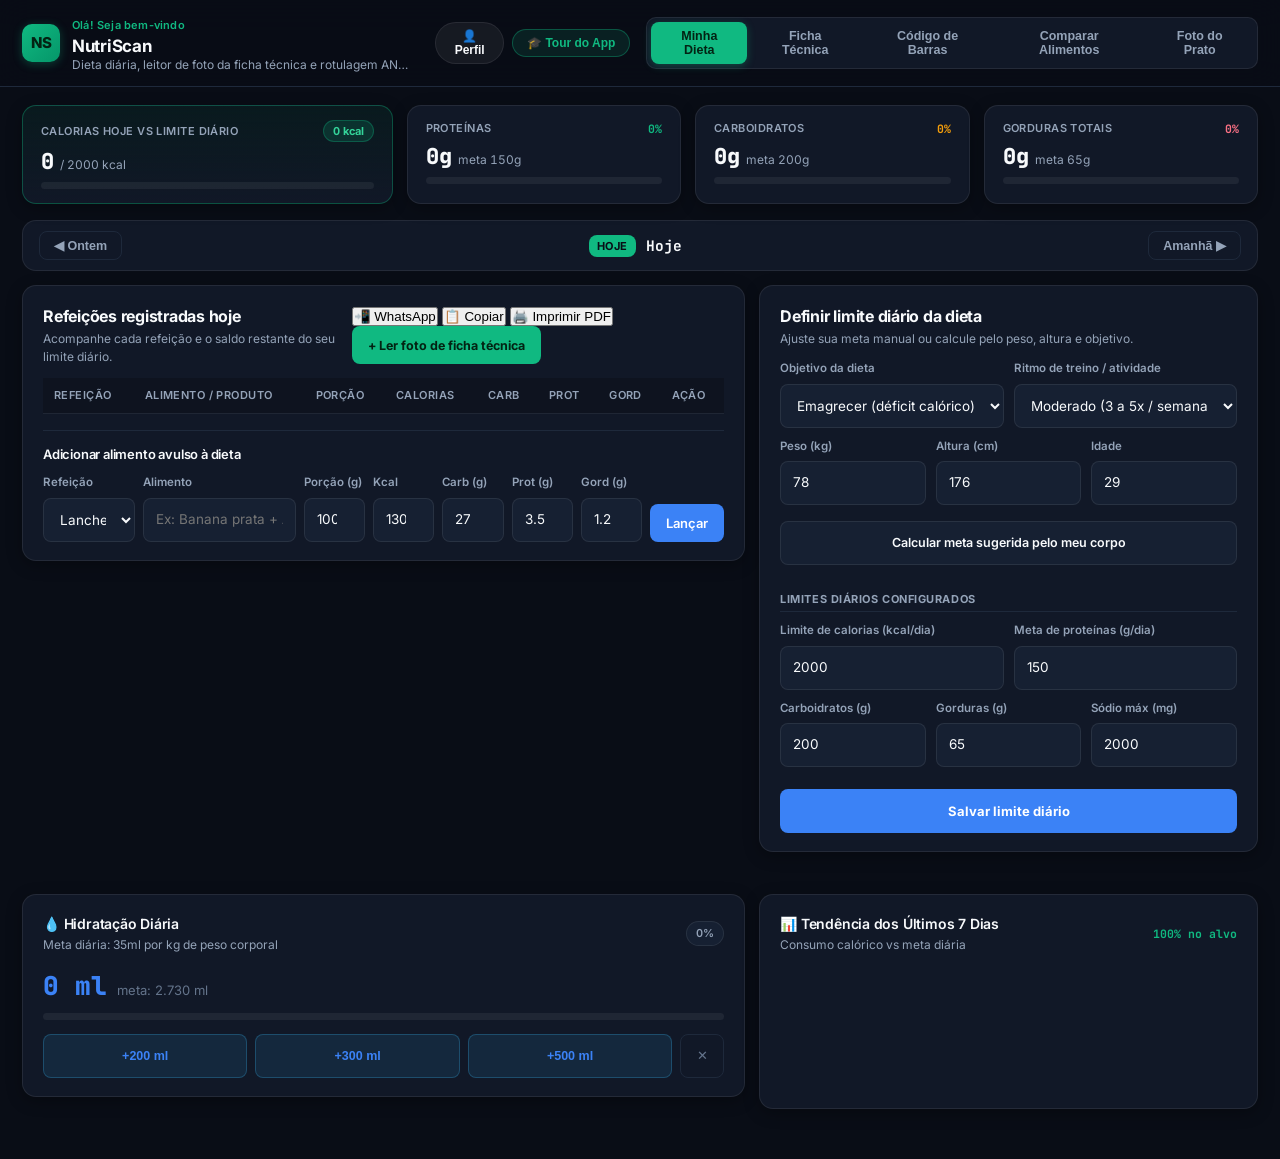
==== commit b3df858e: "style: aplicar no-ai-slop na interface, titulos diretos sem jargao e sem numeracao robotica" ====
--- a/app/static/index.html
+++ b/app/static/index.html
@@ -33,12 +33,12 @@
                 </div>
             </div>
             <nav class="nav-tabs" role="tablist" aria-label="Navegação principal por abas">
-                <button class="tab-btn active" role="tab" aria-selected="true" aria-controls="panel-dieta" data-tab="dieta" id="tab-btn-dieta">1. Minha Dieta (Hoje)</button>
-                <button class="tab-btn" role="tab" aria-selected="false" aria-controls="panel-foto" data-tab="foto" id="tab-btn-foto">2. Foto da Ficha Técnica</button>
-                <button class="tab-btn" role="tab" aria-selected="false" aria-controls="panel-scanner" data-tab="scanner" id="tab-btn-scanner">3. Código de Barras</button>
-                <button class="tab-btn" role="tab" aria-selected="false" aria-controls="panel-comparar" data-tab="comparar" id="tab-btn-comparar">4. Comparar Alimentos</button>
-                <button class="tab-btn" role="tab" aria-selected="false" aria-controls="panel-prato" data-tab="prato" id="tab-btn-prato">5. Foto do Prato (IA)</button>
-                <button type="button" class="btn-tour-nav" id="btn-start-tour" title="Iniciar tour interativo pelo app" aria-label="Iniciar tour interativo" style="display: none;">✨ Tour do App</button>
+                <button class="tab-btn active" role="tab" aria-selected="true" aria-controls="panel-dieta" data-tab="dieta" id="tab-btn-dieta">Minha Dieta</button>
+                <button class="tab-btn" role="tab" aria-selected="false" aria-controls="panel-foto" data-tab="foto" id="tab-btn-foto">Ficha Técnica</button>
+                <button class="tab-btn" role="tab" aria-selected="false" aria-controls="panel-scanner" data-tab="scanner" id="tab-btn-scanner">Código de Barras</button>
+                <button class="tab-btn" role="tab" aria-selected="false" aria-controls="panel-comparar" data-tab="comparar" id="tab-btn-comparar">Comparar Alimentos</button>
+                <button class="tab-btn" role="tab" aria-selected="false" aria-controls="panel-prato" data-tab="prato" id="tab-btn-prato">Foto do Prato</button>
+                <button type="button" class="btn-tour-nav" id="btn-start-tour" title="Iniciar tour guiado pelo app" aria-label="Iniciar tour guiado" style="display: none;">Tour do App</button>
             </nav>
         </div>
     </header>
@@ -608,10 +608,10 @@
                 <div class="card plate-input-card">
                     <div class="section-header-inline">
                         <div>
-                            <h2>1. Foto do Prato & IA de Visão</h2>
-                            <p class="section-desc">Tire uma foto do seu prato de comida ou escolha uma das refeições prontas abaixo.</p>
-                        </div>
-                        <span class="count-pill" id="plate-scan-status">Pronto para escanear</span>
+                            <h2>Foto do Prato</h2>
+                            <p class="section-desc">Tire uma foto do seu prato ou selecione um dos exemplos abaixo.</p>
+                        </div>
+                        <span class="count-pill" id="plate-scan-status">Pronto para identificar</span>
                     </div>
 
                     <div class="plate-capture-box">
@@ -645,8 +645,8 @@
                 <!-- CARD 2: Visão do Prato com Etiquetas Bounding Chips -->
                 <div class="card plate-vision-card">
                     <div class="section-header-inline">
-                        <h3>2. Identificação Visual dos Alimentos</h3>
-                        <span class="status-pill" id="plate-detected-pill">IA Visão Ativa</span>
+                        <h3>Identificação dos Alimentos</h3>
+                        <span class="status-pill" id="plate-detected-pill">Análise visual</span>
                     </div>
                     <div class="plate-preview-viewport">
                         <img id="plate-preview-img" class="plate-viewport-image" src="" alt="Prato visualizado" width="480" height="360" />
@@ -684,8 +684,8 @@
                 <div class="card plate-items-card">
                     <div class="section-header-inline">
                         <div>
-                            <h3>3. Alimentos no Prato & Gramaturas</h3>
-                            <p class="section-desc">Ajuste os gramas de cada porção em tempo real. Calorias e micronutrientes são recalculados instantaneamente.</p>
+                            <h3>Alimentos no Prato</h3>
+                            <p class="section-desc">Ajuste os gramas de cada alimento. Os nutrientes são recalculados na hora.</p>
                         </div>
                     </div>
 
@@ -693,9 +693,9 @@
 
                     <!-- Autocomplete TACO para adicionar alimento extra -->
                     <div class="plate-taco-add-box">
-                        <label for="plate-taco-search" class="field-label">+ Adicionar alimento extra da Tabela TACO:</label>
+                        <label for="plate-taco-search" class="field-label">+ Adicionar alimento da Tabela TACO:</label>
                         <div class="taco-search-input-wrap">
-                            <input type="text" id="plate-taco-search" name="plate_taco_search" class="text-input" placeholder="Buscar no banco TACO (ex: mandioca, frango, azeite, aveia)…" autocomplete="off" />
+                            <input type="text" id="plate-taco-search" name="plate_taco_search" class="text-input" placeholder="Buscar alimento (ex: mandioca, frango, azeite, aveia)..." autocomplete="off" />
                             <div class="taco-suggestions-dropdown" id="plate-taco-suggestions" hidden></div>
                         </div>
                     </div>
@@ -705,8 +705,8 @@
                 <div class="card plate-micros-card">
                     <div class="section-header-inline">
                         <div>
-                            <h3>4. Micronutrientes do Prato (% IDR ANVISA)</h3>
-                            <p class="section-desc">Metas baseadas na IN 75/2020 e RDC 429/2020 para adultos.</p>
+                            <h3>Micronutrientes (% IDR ANVISA)</h3>
+                            <p class="section-desc">Valores diários de referência para adultos (IN 75/2020 e RDC 429/2020).</p>
                         </div>
                         <span class="status-pill" id="plate-micros-badge">Balanço Nutricional</span>
                     </div>
@@ -739,23 +739,23 @@
     <nav class="mobile-bottom-nav" aria-label="Navegação móvel">
         <button class="mob-nav-btn active" data-tab="dieta" aria-label="Minha Dieta">
             <span class="mob-nav-icon" aria-hidden="true">◉</span>
-            <span>Minha Dieta</span>
+            <span>Dieta</span>
         </button>
         <button class="mob-nav-btn" data-tab="foto" aria-label="Foto da Ficha Técnica">
             <span class="mob-nav-icon" aria-hidden="true">▣</span>
-            <span>Foto Ficha</span>
+            <span>Ficha</span>
         </button>
-        <button class="mob-nav-btn" data-tab="scanner" aria-label="Código de Barras EAN">
+        <button class="mob-nav-btn" data-tab="scanner" aria-label="Código de Barras">
             <span class="mob-nav-icon" aria-hidden="true">|||</span>
-            <span>Rótulo EAN</span>
+            <span>Barras</span>
         </button>
         <button class="mob-nav-btn" data-tab="comparar" aria-label="Comparar Alimentos">
             <span class="mob-nav-icon" aria-hidden="true">⇄</span>
             <span>Comparar</span>
         </button>
-        <button class="mob-nav-btn" data-tab="prato" aria-label="Foto do Prato com IA">
+        <button class="mob-nav-btn" data-tab="prato" aria-label="Foto do Prato">
             <span class="mob-nav-icon" aria-hidden="true">🍽️</span>
-            <span>Prato IA</span>
+            <span>Prato</span>
         </button>
     </nav>
 
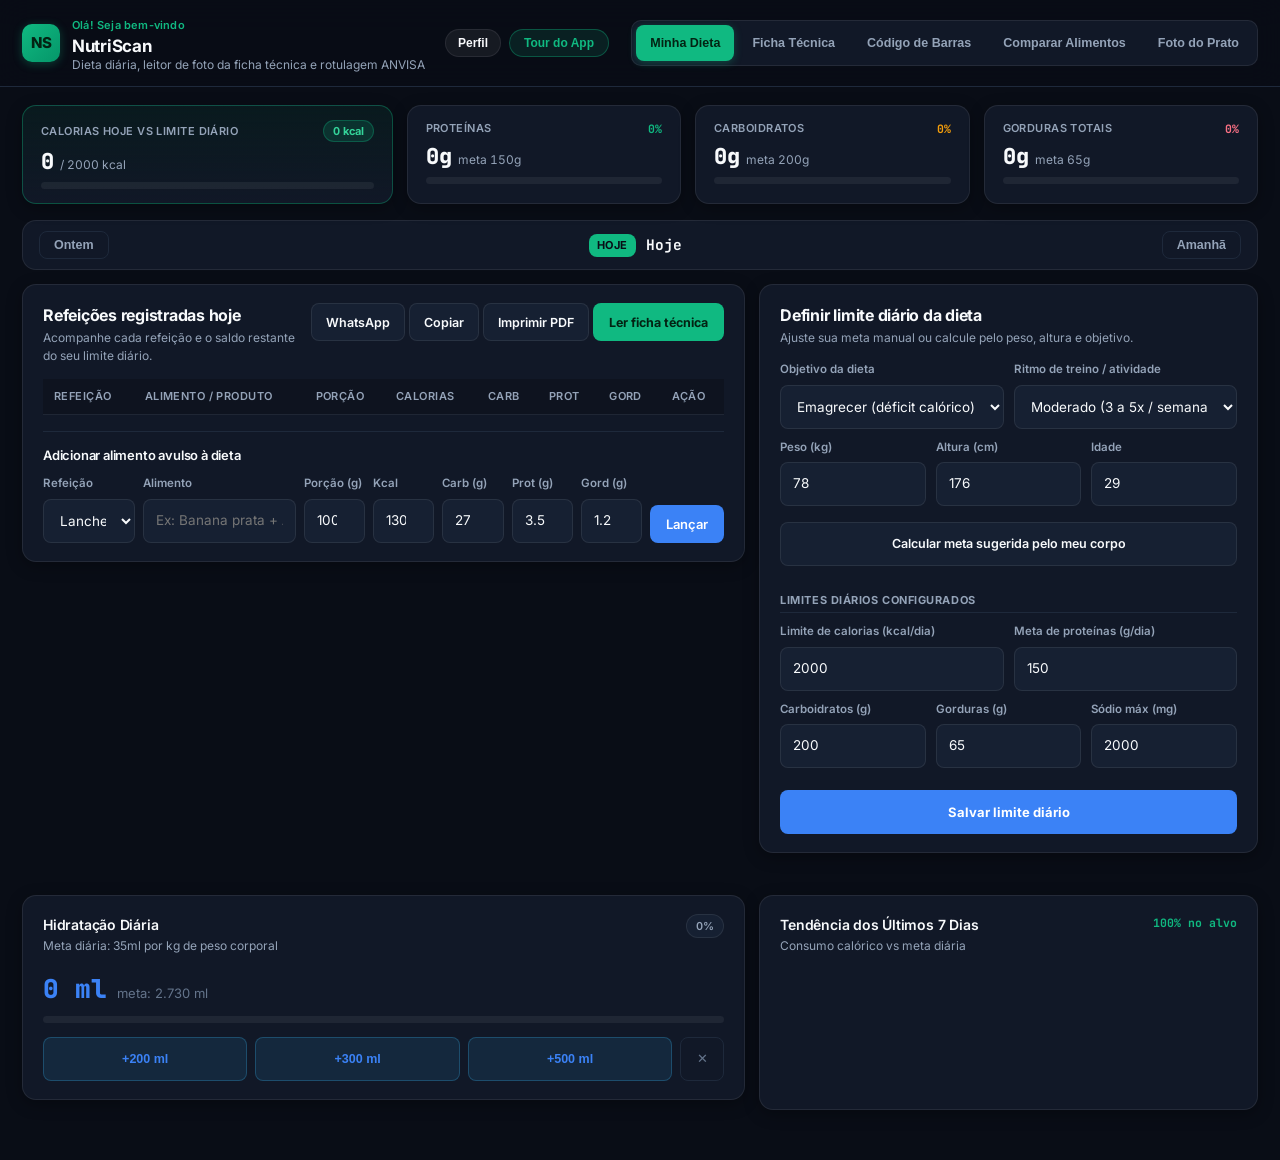
==== commit f6738e83: "fix: layout flexbox responsivo sem vazamento no mobile e remocao completa de emojis" ====
--- a/app/static/index.html
+++ b/app/static/index.html
@@ -28,8 +28,8 @@
                     <p class="brand-subtitle">Dieta diária, leitor de foto da ficha técnica e rotulagem ANVISA</p>
                 </div>
                 <div class="brand-actions-row">
-                    <button type="button" class="btn-topbar-profile" id="btn-open-profile" title="Configurar meu perfil de dieta" aria-label="Abrir perfil de usuário">👤 Perfil</button>
-                    <button type="button" class="btn-tour-nav" id="btn-open-tour" title="Iniciar tour interativo pelo app" aria-label="Tour do App">🎓 Tour do App</button>
+                    <button type="button" class="btn-topbar-profile" id="btn-open-profile" title="Configurar meu perfil de dieta" aria-label="Abrir perfil de usuário">Perfil</button>
+                    <button type="button" class="btn-tour-nav" id="btn-open-tour" title="Iniciar tour guiado pelo app" aria-label="Tour do App">Tour do App</button>
                 </div>
             </div>
             <nav class="nav-tabs" role="tablist" aria-label="Navegação principal por abas">
@@ -107,26 +107,26 @@
         <section class="tab-panel active" role="tabpanel" id="panel-dieta" aria-labelledby="tab-btn-dieta">
             <!-- Navegador de Datas da Dieta -->
             <div class="diet-date-bar">
-                <button type="button" class="btn-date-nav" id="btn-date-prev" aria-label="Dia anterior">◀ Ontem</button>
+                <button type="button" class="btn-date-nav" id="btn-date-prev" aria-label="Dia anterior">Ontem</button>
                 <div class="diet-current-date-wrap">
                     <span class="diet-date-badge" id="diet-date-badge">HOJE</span>
                     <strong class="diet-date-text" id="diet-date-text">Hoje</strong>
                 </div>
-                <button type="button" class="btn-date-nav" id="btn-date-next" aria-label="Próximo dia">Amanhã ▶</button>
+                <button type="button" class="btn-date-nav" id="btn-date-next" aria-label="Próximo dia">Amanhã</button>
             </div>
 
             <div class="diet-grid">
                 <div class="card">
                     <div class="section-header-inline">
-                        <div>
+                        <div class="section-title-wrap">
                             <h2>Refeições registradas hoje</h2>
                             <p class="section-desc" id="diet-status-subtitle">Acompanhe cada refeição e o saldo restante do seu limite diário.</p>
                         </div>
                         <div class="btn-group-inline share-btn-group">
-                            <button class="btn-secondary" id="btn-share-whatsapp" title="Compartilhar resumo da dieta no WhatsApp">📲 WhatsApp</button>
-                            <button class="btn-secondary" id="btn-copy-diet" title="Copiar resumo para a área de transferência">📋 Copiar</button>
-                            <button class="btn-secondary" id="btn-print-diet" title="Imprimir ou salvar relatório em PDF">🖨️ Imprimir PDF</button>
-                            <button class="btn-emerald" id="btn-go-photo-scan">+ Ler foto de ficha técnica</button>
+                            <button class="btn-secondary" id="btn-share-whatsapp" title="Compartilhar resumo da dieta no WhatsApp">WhatsApp</button>
+                            <button class="btn-secondary" id="btn-copy-diet" title="Copiar resumo para a área de transferência">Copiar</button>
+                            <button class="btn-secondary" id="btn-print-diet" title="Imprimir ou salvar relatório em PDF">Imprimir PDF</button>
+                            <button class="btn-emerald" id="btn-go-photo-scan">Ler ficha técnica</button>
                         </div>
                     </div>
 
@@ -273,8 +273,8 @@
                 <!-- Card de Hidratação Diária -->
                 <div class="card water-card" id="water-widget-card">
                     <div class="section-header-inline">
-                        <div>
-                            <h3>💧 Hidratação Diária</h3>
+                        <div class="section-title-wrap">
+                            <h3>Hidratação Diária</h3>
                             <p class="section-desc">Meta diária: 35ml por kg de peso corporal</p>
                         </div>
                         <span class="unit-pill" id="water-pct-badge">0%</span>
@@ -297,8 +297,8 @@
                 <!-- Card de Tendência dos Últimos 7 Dias -->
                 <div class="card trends-card" id="trends-widget-card">
                     <div class="section-header-inline">
-                        <div>
-                            <h3>📊 Tendência dos Últimos 7 Dias</h3>
+                        <div class="section-title-wrap">
+                            <h3>Tendência dos Últimos 7 Dias</h3>
                             <p class="section-desc">Consumo calórico vs meta diária</p>
                         </div>
                         <span class="kpi-pct text-emerald" id="trends-compliance-badge">100% no alvo</span>
@@ -452,7 +452,7 @@
                                 spellcheck="false"
                             />
                             <button class="btn-primary" id="btn-scan">Analisar rótulo</button>
-                            <button type="button" class="btn-emerald" id="btn-open-cam-scanner" style="display: inline-flex; align-items: center; gap: 6px;">📷 Câmera ao vivo</button>
+                            <button type="button" class="btn-emerald" id="btn-open-cam-scanner">Câmera ao vivo</button>
                         </div>
                     </div>
                 </div>
@@ -616,9 +616,8 @@
 
                     <div class="plate-capture-box">
                         <label class="plate-camera-dropzone" for="plate-photo-input">
-                            <span class="dropzone-icon" aria-hidden="true">📸</span>
-                            <strong class="dropzone-title">Tirar foto com a câmera ou anexar imagem</strong>
-                            <span class="dropzone-hint">Aceita fotos de smartphones Android, iOS ou arquivos (.jpg, .png)</span>
+                            <strong class="dropzone-title">Tirar foto ou selecionar imagem</strong>
+                            <span class="dropzone-hint">Arquivos (.jpg, .png) ou câmera do celular</span>
                             <input type="file" id="plate-photo-input" name="plate_photo" accept="image/*" capture="environment" class="sr-only" />
                         </label>
                     </div>
@@ -627,16 +626,16 @@
                         <span class="field-label">Pratos rápidos de referência:</span>
                         <div class="plate-chips-row" role="group" aria-label="Pratos prontos de exemplo">
                             <button type="button" class="chip-btn plate-preset-chip active" data-preset="prato_feito">
-                                🍛 Prato Feito
+                                Prato Feito
                             </button>
                             <button type="button" class="chip-btn plate-preset-chip" data-preset="omelete_fitness">
-                                🍳 Omelete Fitness
+                                Omelete Fitness
                             </button>
                             <button type="button" class="chip-btn plate-preset-chip" data-preset="salmao_legumes">
-                                🐟 Salmão com Legumes
+                                Salmão com Legumes
                             </button>
                             <button type="button" class="chip-btn plate-preset-chip" data-preset="acai_completo">
-                                🫐 Açaí Completo
+                                Açaí Completo
                             </button>
                         </div>
                     </div>
@@ -754,7 +753,7 @@
             <span>Comparar</span>
         </button>
         <button class="mob-nav-btn" data-tab="prato" aria-label="Foto do Prato">
-            <span class="mob-nav-icon" aria-hidden="true">🍽️</span>
+            <span class="mob-nav-icon" aria-hidden="true">⊞</span>
             <span>Prato</span>
         </button>
     </nav>
@@ -810,7 +809,7 @@
             </header>
 
             <div class="tour-card-body">
-                <div class="tour-icon-wrap" id="tour-step-icon" aria-hidden="true">🥗</div>
+                <div class="tour-icon-wrap" id="tour-step-icon" aria-hidden="true">1</div>
                 <div class="tour-text-wrap">
                     <h2 class="tour-title" id="tour-step-title">1. Seu Painel Diário da Dieta</h2>
                     <p class="tour-description" id="tour-step-desc">Acompanhe seu consumo de calorias e macros calculado especialmente para o seu peso e objetivo. Registre água e veja o saldo restante de cada refeição.</p>
--- a/app/static/css/style.css
+++ b/app/static/css/style.css
@@ -366,9 +366,15 @@
 .section-header-inline {
     display: flex;
     justify-content: space-between;
-    align-items: center;
-    gap: 10px;
-    margin-bottom: 12px;
+    align-items: flex-start;
+    flex-wrap: wrap;
+    gap: 12px;
+    margin-bottom: 14px;
+}
+
+.section-title-wrap {
+    flex: 1 1 240px;
+    min-width: 0;
 }
 
 .section-header-inline h2 {
@@ -442,6 +448,7 @@
 .btn-secondary-full,
 .btn-primary-full,
 .btn-emerald-full,
+.btn-secondary,
 .btn-delete,
 .btn-camera {
     font-family: inherit;
@@ -451,7 +458,31 @@
     white-space: nowrap;
     text-align: center;
     border: none;
-    transition: background-color 0.15s ease, transform 0.15s ease, opacity 0.15s ease;
+    transition: background-color 0.15s ease, border-color 0.15s ease, transform 0.1s ease, box-shadow 0.15s ease;
+}
+
+.btn-secondary {
+    background-color: var(--bg-tile-elevated);
+    color: var(--text-primary);
+    border: 1px solid var(--border-card);
+    padding: 8px 14px;
+    font-size: 12.5px;
+    font-weight: 600;
+    min-height: 38px;
+    display: inline-flex;
+    align-items: center;
+    justify-content: center;
+    gap: 6px;
+}
+
+.btn-secondary:hover {
+    background-color: rgba(255, 255, 255, 0.08);
+    border-color: rgba(255, 255, 255, 0.2);
+    color: #ffffff;
+}
+
+.btn-secondary:active {
+    transform: scale(0.98);
 }
 
 .btn-primary {
@@ -1213,14 +1244,26 @@
         justify-content: center;
     }
 
+    .section-header-inline {
+        flex-direction: column;
+        align-items: stretch;
+        gap: 12px;
+    }
+
+    .section-title-wrap {
+        width: 100%;
+    }
+
     .share-btn-group {
         display: flex;
         flex-wrap: wrap;
+        width: 100%;
         gap: 8px;
     }
 
     .share-btn-group button {
-        flex: 1 1 calc(50% - 8px);
+        flex: 1 1 calc(50% - 6px);
+        min-width: 120px;
     }
 
     /* Mobile Bottom Navigation Bar */
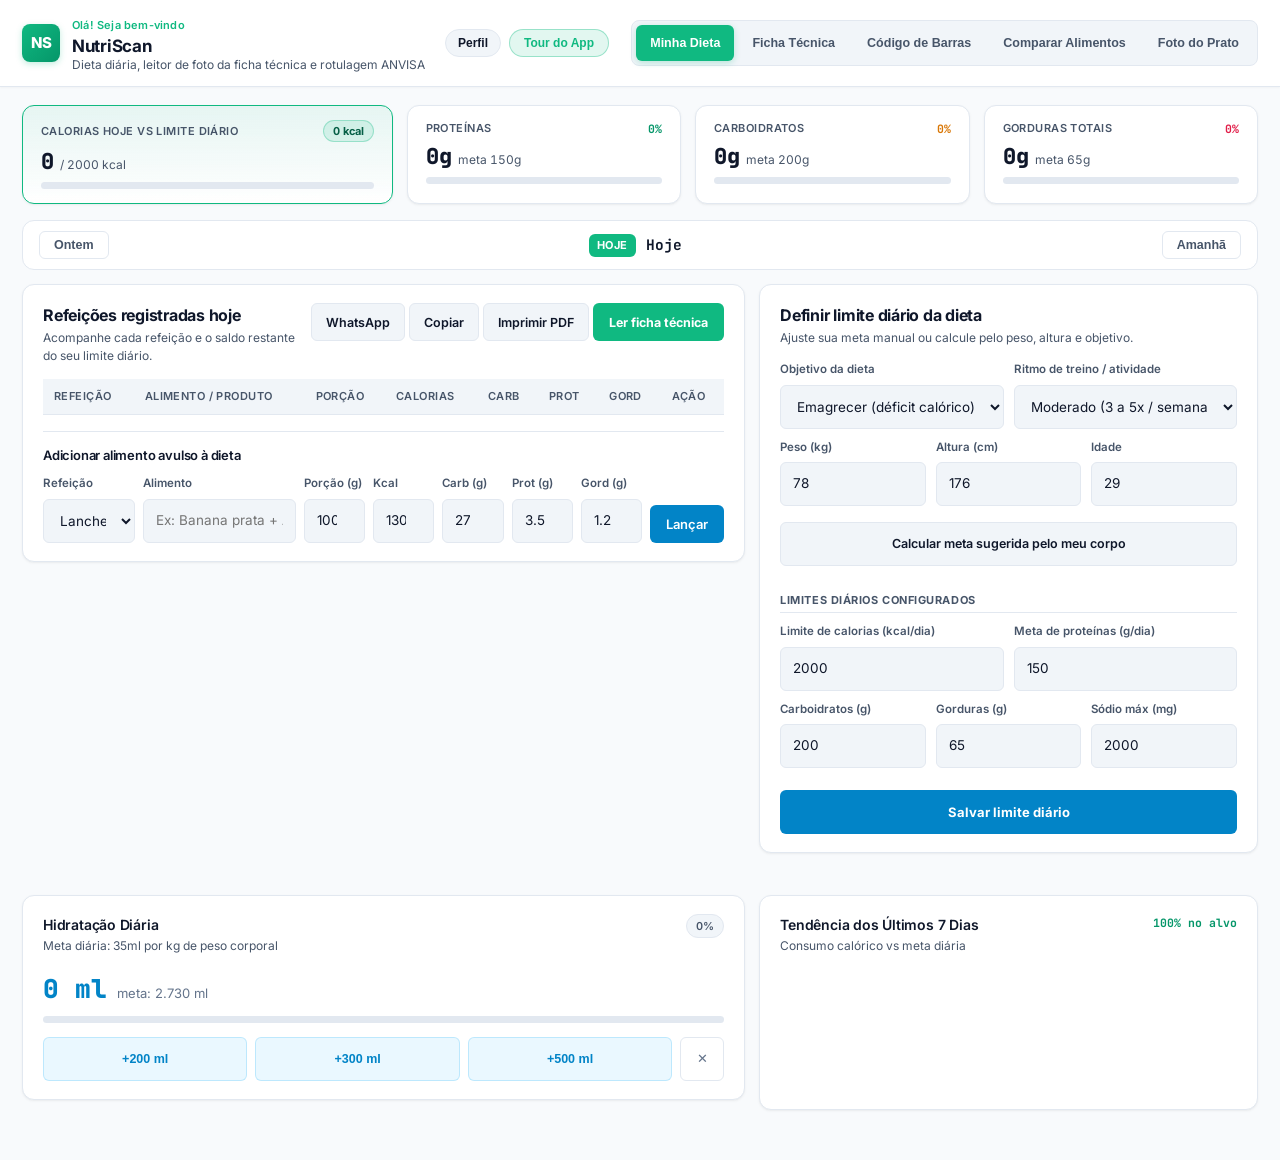
==== commit c36143a3: "style: migrar para tema minimal branco com verde esmeralda e limpar excesso de elementos" ====
--- a/app/static/index.html
+++ b/app/static/index.html
@@ -3,9 +3,9 @@
 <head>
     <meta charset="UTF-8" />
     <meta name="viewport" content="width=device-width, initial-scale=1.0, maximum-scale=1.0, user-scalable=no" />
-    <meta name="theme-color" content="#090d16" />
+    <meta name="theme-color" content="#ffffff" />
     <meta name="apple-mobile-web-app-capable" content="yes" />
-    <meta name="apple-mobile-web-app-status-bar-style" content="black-translucent" />
+    <meta name="apple-mobile-web-app-status-bar-style" content="default" />
     <title>NutriScan - Dieta Diária, Leitor de Foto da Ficha Técnica e Rótulos ANVISA</title>
     <link rel="manifest" href="manifest.json" />
     <link rel="preconnect" href="https://fonts.googleapis.com" />
--- a/app/static/css/style.css
+++ b/app/static/css/style.css
@@ -5,47 +5,47 @@
    ========================================================================== */
 
 :root {
-    /* Bento Canvas & Tile Surfaces */
-    --bg-canvas: #090d16;
-    --bg-tile: #111827;
-    --bg-tile-elevated: #162032;
-    --bg-tile-highlight: rgba(16, 185, 129, 0.05);
-    --bg-hover: #1e293b;
+    /* Minimal Clean White & Emerald Palette */
+    --bg-canvas: #f8fafc;
+    --bg-tile: #ffffff;
+    --bg-tile-elevated: #f1f5f9;
+    --bg-tile-highlight: rgba(16, 185, 129, 0.06);
+    --bg-hover: #e2e8f0;
 
     /* Borders & Dividers */
-    --border-subtle: #1e293b;
-    --border-card: rgba(255, 255, 255, 0.08);
-    --border-card-highlight: rgba(16, 185, 129, 0.35);
-    --border-focus: #38bdf8;
-
-    /* Typography Colors */
-    --text-primary: #f8fafc;
-    --text-secondary: #94a3b8;
+    --border-subtle: #e2e8f0;
+    --border-card: #e2e8f0;
+    --border-card-highlight: #10b981;
+    --border-focus: #10b981;
+
+    /* Typography Colors (High Contrast & Legible) */
+    --text-primary: #0f172a;
+    --text-secondary: #475569;
     --text-muted: #64748b;
 
     /* Semantics & Functional Colors */
-    --color-kcal: #10b981;
-    --color-prot: #38bdf8;
-    --color-carb: #f59e0b;
-    --color-fat: #fb7185;
-    --color-sodium: #a78bfa;
-
-    /* Accent & Brand */
+    --color-kcal: #059669;
+    --color-prot: #0284c7;
+    --color-carb: #d97706;
+    --color-fat: #e11d48;
+    --color-sodium: #7c3aed;
+
+    /* Accent & Brand (Emerald Green) */
     --brand-emerald: #10b981;
     --brand-emerald-hover: #059669;
-    --brand-blue: #3b82f6;
-    --brand-blue-hover: #2563eb;
-    --brand-danger: #ef4444;
-
-    /* Radii & Geometry (Bento modular curves) */
-    --radius-tile: 14px;
-    --radius-sm: 8px;
-    --radius-md: 10px;
+    --brand-blue: #0284c7;
+    --brand-blue-hover: #0369a1;
+    --brand-danger: #dc2626;
+
+    /* Radii & Geometry (Clean minimal curves) */
+    --radius-tile: 12px;
+    --radius-sm: 6px;
+    --radius-md: 8px;
     --radius-pill: 9999px;
 
-    /* Shadows & Elevation */
-    --tile-shadow: 0 4px 16px rgba(0, 0, 0, 0.3);
-    --tile-shadow-hover: 0 8px 24px rgba(0, 0, 0, 0.4);
+    /* Shadows & Elevation (Subtle, crisp, minimal) */
+    --tile-shadow: 0 1px 3px 0 rgba(0, 0, 0, 0.05), 0 1px 2px -1px rgba(0, 0, 0, 0.05);
+    --tile-shadow-hover: 0 4px 6px -1px rgba(0, 0, 0, 0.07), 0 2px 4px -2px rgba(0, 0, 0, 0.05);
 
     /* Fonts */
     --font-primary: "Inter", -apple-system, BlinkMacSystemFont, "Segoe UI", Roboto, sans-serif;
@@ -130,13 +130,14 @@
 
 /* Header & Top Bar */
 .topbar {
-    background-color: rgba(9, 13, 22, 0.92);
+    background-color: rgba(255, 255, 255, 0.96);
     backdrop-filter: blur(16px);
     border-bottom: 1px solid var(--border-subtle);
     padding: 14px 0;
     position: sticky;
     top: 0;
     z-index: 100;
+    box-shadow: 0 1px 2px rgba(0, 0, 0, 0.03);
 }
 
 .topbar-inner {
@@ -158,7 +159,7 @@
     height: 38px;
     border-radius: var(--radius-md);
     background: linear-gradient(135deg, #10b981 0%, #059669 100%);
-    color: #032313;
+    color: #ffffff;
     font-weight: 800;
     font-size: 15px;
     display: flex;
@@ -166,7 +167,7 @@
     justify-content: center;
     letter-spacing: -0.5px;
     flex-shrink: 0;
-    box-shadow: 0 2px 10px rgba(16, 185, 129, 0.3);
+    box-shadow: 0 2px 6px rgba(16, 185, 129, 0.25);
 }
 
 .brand-title {
@@ -185,10 +186,10 @@
     text-overflow: ellipsis;
 }
 
-/* Navigation Tabs (Bento Segmented Pills) */
+/* Navigation Tabs (Minimal Segmented Pills) */
 .nav-tabs {
     display: flex;
-    background-color: var(--bg-tile);
+    background-color: var(--bg-tile-elevated);
     border: 1px solid var(--border-card);
     padding: 4px;
     border-radius: var(--radius-md);
@@ -213,14 +214,14 @@
 
 .tab-btn:hover {
     color: var(--text-primary);
-    background-color: var(--bg-tile-elevated);
+    background-color: var(--bg-hover);
 }
 
 .tab-btn.active {
     background-color: var(--brand-emerald);
-    color: #032313;
+    color: #ffffff;
     font-weight: 700;
-    box-shadow: 0 2px 8px rgba(16, 185, 129, 0.3);
+    box-shadow: 0 2px 6px rgba(16, 185, 129, 0.25);
 }
 
 /* Main Content Wrapper */
@@ -250,12 +251,12 @@
 }
 
 .kpi-card:hover {
-    border-color: rgba(255, 255, 255, 0.14);
+    border-color: #cbd5e1;
 }
 
 .kpi-card-highlight {
     border-color: var(--border-card-highlight);
-    background: linear-gradient(180deg, rgba(16, 185, 129, 0.08) 0%, rgba(17, 24, 39, 1) 100%);
+    background: linear-gradient(180deg, rgba(16, 185, 129, 0.08) 0%, #ffffff 100%);
 }
 
 .kpi-row-top {
@@ -284,15 +285,15 @@
     font-weight: 700;
     padding: 2px 9px;
     border-radius: var(--radius-pill);
-    background-color: rgba(16, 185, 129, 0.16);
-    color: #34d399;
+    background-color: rgba(16, 185, 129, 0.12);
+    color: #065f46;
     border: 1px solid rgba(16, 185, 129, 0.3);
 }
 
 .status-pill.exceeded {
-    background-color: rgba(239, 68, 68, 0.18);
-    color: #f87171;
-    border-color: rgba(239, 68, 68, 0.35);
+    background-color: rgba(220, 38, 38, 0.1);
+    color: #b91c1c;
+    border-color: rgba(220, 38, 38, 0.25);
 }
 
 .kpi-main-numbers {
@@ -317,7 +318,7 @@
 .progress-track {
     width: 100%;
     height: 7px;
-    background-color: rgba(255, 255, 255, 0.06);
+    background-color: #e2e8f0;
     border-radius: var(--radius-pill);
     overflow: hidden;
 }
@@ -476,9 +477,9 @@
 }
 
 .btn-secondary:hover {
-    background-color: rgba(255, 255, 255, 0.08);
-    border-color: rgba(255, 255, 255, 0.2);
-    color: #ffffff;
+    background-color: var(--bg-hover);
+    border-color: #cbd5e1;
+    color: var(--text-primary);
 }
 
 .btn-secondary:active {
@@ -502,7 +503,7 @@
 
 .btn-emerald {
     background-color: var(--brand-emerald);
-    color: #032313;
+    color: #ffffff;
     padding: 8px 16px;
     font-size: 12.5px;
     font-weight: 700;
@@ -520,17 +521,17 @@
 .btn-emerald-full {
     width: 100%;
     background-color: var(--brand-emerald);
-    color: #032313;
+    color: #ffffff;
     padding: 12px 18px;
     font-size: 13.5px;
-    font-weight: 800;
+    font-weight: 700;
     min-height: 44px;
     display: flex;
     align-items: center;
     justify-content: center;
     margin-top: 10px;
     border-radius: var(--radius-md);
-    box-shadow: 0 4px 12px rgba(16, 185, 129, 0.25);
+    box-shadow: 0 2px 6px rgba(16, 185, 129, 0.25);
 }
 
 .btn-emerald-full:hover {
@@ -572,8 +573,8 @@
 }
 
 .btn-secondary-full:hover {
-    background-color: #1f2c42;
-    border-color: rgba(255, 255, 255, 0.15);
+    background-color: var(--bg-hover);
+    border-color: #cbd5e1;
 }
 
 .btn-delete {
@@ -633,7 +634,7 @@
 .data-table th,
 .data-table td {
     padding: 9px 11px;
-    border-bottom: 1px solid rgba(255, 255, 255, 0.06);
+    border-bottom: 1px solid var(--border-subtle);
 }
 
 .data-table th {
@@ -642,11 +643,11 @@
     font-size: 11px;
     text-transform: uppercase;
     letter-spacing: 0.04em;
-    background-color: rgba(0, 0, 0, 0.2);
+    background-color: var(--bg-tile-elevated);
 }
 
 .data-table tr:hover td {
-    background-color: rgba(255, 255, 255, 0.02);
+    background-color: rgba(16, 185, 129, 0.04);
 }
 
 .data-table.compact-table th,
@@ -1274,12 +1275,12 @@
         bottom: 0;
         left: 0;
         right: 0;
-        background-color: rgba(17, 24, 39, 0.96);
+        background-color: rgba(255, 255, 255, 0.96);
         backdrop-filter: blur(16px);
-        border-top: 1px solid var(--border-card);
+        border-top: 1px solid var(--border-subtle);
         z-index: 999;
         padding: 4px 2px max(6px, env(safe-area-inset-bottom, 6px));
-        box-shadow: 0 -4px 16px rgba(0, 0, 0, 0.5);
+        box-shadow: 0 -2px 8px rgba(0, 0, 0, 0.04);
     }
 
     .mob-nav-btn {
@@ -1301,12 +1302,13 @@
 
     .mob-nav-btn:hover {
         color: var(--text-primary);
-        background-color: rgba(255, 255, 255, 0.04);
+        background-color: var(--bg-hover);
     }
 
     .mob-nav-btn.active {
-        color: var(--brand-emerald);
-        background-color: rgba(16, 185, 129, 0.08);
+        color: var(--brand-emerald-hover);
+        background-color: rgba(16, 185, 129, 0.1);
+        font-weight: 700;
     }
 
     .mob-nav-icon {
@@ -1445,7 +1447,7 @@
 
 .diet-date-badge {
     background-color: var(--brand-emerald);
-    color: #090d16;
+    color: #ffffff;
     font-size: 11px;
     font-weight: 700;
     padding: 3px 8px;
@@ -1615,7 +1617,7 @@
     position: fixed;
     inset: 0;
     z-index: 1000;
-    background: rgba(9, 13, 22, 0.85);
+    background: rgba(15, 23, 42, 0.6);
     backdrop-filter: blur(8px);
     display: flex;
     align-items: center;
@@ -1633,7 +1635,7 @@
     background: var(--bg-tile);
     border: 1px solid var(--border-card);
     border-radius: var(--radius-tile);
-    box-shadow: 0 12px 32px rgba(0, 0, 0, 0.5);
+    box-shadow: 0 10px 25px rgba(0, 0, 0, 0.15);
     display: flex;
     flex-direction: column;
     overflow: hidden;
@@ -1734,13 +1736,13 @@
 .cam-status-pill {
     position: absolute;
     bottom: 12px;
-    background: rgba(17, 24, 39, 0.85);
-    border: 1px solid rgba(255, 255, 255, 0.1);
+    background: rgba(15, 23, 42, 0.85);
+    border: 1px solid rgba(255, 255, 255, 0.2);
     border-radius: var(--radius-pill);
     padding: 6px 14px;
     font-size: 12px;
     font-weight: 500;
-    color: var(--text-primary);
+    color: #ffffff;
 }
 
 .cam-modal-footer {
@@ -1767,7 +1769,7 @@
 
 .cam-btn-action {
     background: var(--brand-emerald);
-    color: #090d16;
+    color: #ffffff;
     border: none;
 }
 
@@ -1944,15 +1946,15 @@
     display: inline-flex;
     align-items: center;
     gap: 6px;
-    background: rgba(9, 13, 22, 0.88);
+    background: rgba(255, 255, 255, 0.95);
     backdrop-filter: blur(8px);
-    border: 1px solid rgba(56, 189, 248, 0.5);
+    border: 1px solid var(--border-subtle);
     border-radius: var(--radius-pill);
     padding: 4px 10px;
     font-size: 11.5px;
     font-weight: 600;
     color: var(--text-primary);
-    box-shadow: 0 4px 12px rgba(0, 0, 0, 0.4);
+    box-shadow: 0 2px 8px rgba(0, 0, 0, 0.1);
     white-space: nowrap;
 }
 
@@ -2400,11 +2402,11 @@
     display: none !important;
 }
 
-/* Translucent Dark Backdrop Overlay */
+/* Translucent Backdrop Overlay */
 .tour-backdrop-overlay {
     position: fixed;
     inset: 0;
-    background: rgba(9, 13, 22, 0.78);
+    background: rgba(15, 23, 42, 0.55);
     backdrop-filter: blur(4px);
     -webkit-backdrop-filter: blur(4px);
     z-index: 10000;
@@ -2416,7 +2418,7 @@
     z-index: 10001;
     pointer-events: none;
     border-radius: var(--radius-tile);
-    box-shadow: 0 0 0 9999px rgba(9, 13, 22, 0.75), 0 0 24px 4px rgba(16, 185, 129, 0.5);
+    box-shadow: 0 0 0 9999px rgba(15, 23, 42, 0.55), 0 0 20px 2px rgba(16, 185, 129, 0.6);
     border: 2px solid var(--brand-emerald);
     transition: top 0.28s cubic-bezier(0.2, 0.8, 0.2, 1),
                 left 0.28s cubic-bezier(0.2, 0.8, 0.2, 1),
@@ -2433,7 +2435,7 @@
     background: var(--bg-tile);
     border: 1px solid var(--border-card-highlight);
     border-radius: var(--radius-tile);
-    box-shadow: 0 20px 48px rgba(0, 0, 0, 0.65), 0 0 0 1px rgba(255, 255, 255, 0.05);
+    box-shadow: 0 10px 25px rgba(0, 0, 0, 0.1), 0 0 0 1px #e2e8f0;
     display: flex;
     flex-direction: column;
     overflow: hidden;
@@ -2455,7 +2457,7 @@
 .tour-progress-track {
     width: 100%;
     height: 4px;
-    background: rgba(255, 255, 255, 0.08);
+    background: #e2e8f0;
     position: relative;
     overflow: hidden;
 }
@@ -2574,7 +2576,7 @@
     width: 8px;
     height: 8px;
     border-radius: var(--radius-pill);
-    background: rgba(255, 255, 255, 0.15);
+    background: #cbd5e1;
     transition: background 0.2s ease, transform 0.2s ease, width 0.2s ease;
 }
 
@@ -2653,7 +2655,7 @@
 
 .tour-btn-next {
     background: var(--brand-emerald);
-    color: #090d16;
+    color: #ffffff;
     border: none;
     font-size: 13px;
     font-weight: 700;
@@ -2762,7 +2764,7 @@
     display: inline-flex;
     align-items: center;
     gap: 5px;
-    background: rgba(255, 255, 255, 0.06);
+    background: #f1f5f9;
     border: 1px solid var(--border-card);
     color: var(--text-primary);
     padding: 6px 12px;
@@ -2774,7 +2776,7 @@
 }
 
 .btn-topbar-profile:hover {
-    background: rgba(255, 255, 255, 0.12);
+    background: var(--bg-hover);
     border-color: var(--brand-emerald);
 }
 
@@ -2786,7 +2788,7 @@
     display: flex;
     align-items: center;
     justify-content: center;
-    background: rgba(9, 13, 22, 0.85);
+    background: rgba(15, 23, 42, 0.6);
     backdrop-filter: blur(8px);
     padding: 16px;
     animation: fadeInModal 0.2s ease-out;
@@ -2802,7 +2804,7 @@
     background: var(--bg-tile);
     border: 1px solid var(--border-card);
     border-radius: var(--radius-tile);
-    box-shadow: 0 20px 48px rgba(0, 0, 0, 0.6), 0 0 0 1px rgba(16, 185, 129, 0.15);
+    box-shadow: 0 16px 36px rgba(0, 0, 0, 0.12), 0 0 0 1px #e2e8f0;
     overflow: hidden;
     display: flex;
     flex-direction: column;
@@ -2857,7 +2859,7 @@
 
 .btn-profile-close:hover {
     color: var(--text-primary);
-    background: rgba(255, 255, 255, 0.08);
+    background: var(--bg-hover);
 }
 
 .profile-form-body {
@@ -2948,7 +2950,7 @@
 
 .btn-profile-skip:hover {
     color: var(--text-primary);
-    background: rgba(255, 255, 255, 0.05);
+    background: var(--bg-hover);
 }
 
 @media (max-width: 600px) {
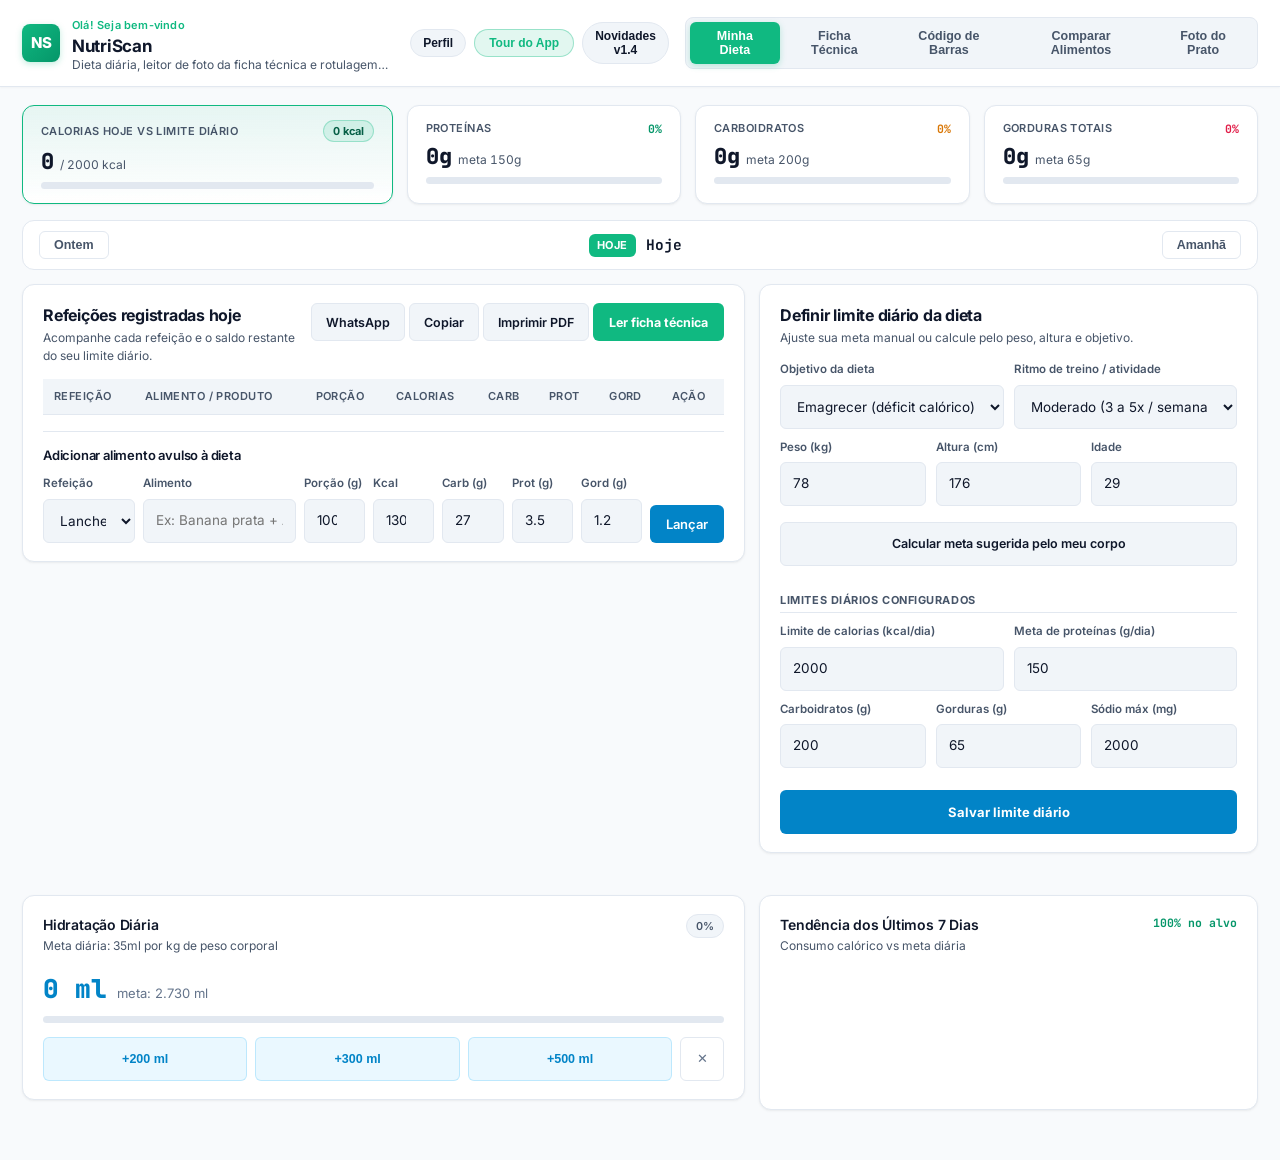
==== commit 5db44182: "feat: exportador PDF profissional, changelog v1.4.0 com modal novidades e auditoria web-design-guide" ====
--- a/app/static/index.html
+++ b/app/static/index.html
@@ -30,6 +30,7 @@
                 <div class="brand-actions-row">
                     <button type="button" class="btn-topbar-profile" id="btn-open-profile" title="Configurar meu perfil de dieta" aria-label="Abrir perfil de usuário">Perfil</button>
                     <button type="button" class="btn-tour-nav" id="btn-open-tour" title="Iniciar tour guiado pelo app" aria-label="Tour do App">Tour do App</button>
+                    <button type="button" class="btn-whats-new-nav" id="btn-open-whats-new" title="Consultar novidades da versão 1.4" aria-label="Novidades da versão 1.4">Novidades v1.4</button>
                 </div>
             </div>
             <nav class="nav-tabs" role="tablist" aria-label="Navegação principal por abas">
@@ -105,6 +106,22 @@
 
         <!-- ABA 1: MINHA DIETA (HOJE) -->
         <section class="tab-panel active" role="tabpanel" id="panel-dieta" aria-labelledby="tab-btn-dieta">
+            <!-- CABEÇALHO EXECUTIVO EXCLUSIVO PARA IMPRESSÃO / PDF -->
+            <div class="print-only print-header">
+                <div class="print-brand-wrap">
+                    <div class="print-brand-logo">NS</div>
+                    <div>
+                        <h1 class="print-brand-title">NutriScan</h1>
+                        <p class="print-brand-subtitle">Relatório Diário de Dieta e Metas Nutricionais</p>
+                    </div>
+                </div>
+                <div class="print-meta-wrap">
+                    <div class="print-date" id="print-header-date">Data: Hoje</div>
+                    <div class="print-patient-name" id="print-header-patient">Paciente / Usuário: NutriScan</div>
+                    <div class="print-patient-meta" id="print-header-meta">Perfil padrão configurado</div>
+                </div>
+            </div>
+
             <!-- Navegador de Datas da Dieta -->
             <div class="diet-date-bar">
                 <button type="button" class="btn-date-nav" id="btn-date-prev" aria-label="Dia anterior">Ontem</button>
@@ -306,6 +323,17 @@
                     <div class="trends-bars-grid" id="trends-bars-container"></div>
                 </div>
             </div>
+
+            <!-- RODAPÉ EXECUTIVO EXCLUSIVO PARA IMPRESSÃO / PDF -->
+            <footer class="print-only print-footer">
+                <div class="print-disclaimer">
+                    <strong>Aviso de Responsabilidade Nutricional:</strong> Este relatório é um documento informativo gerado pelo aplicativo NutriScan com base nos registros do usuário e nas normas ANVISA (RDC 429/2020 e IN 75/2020). Não substitui prescrição médica, acompanhamento clínico individualizado ou consulta nutricional presencial.
+                </div>
+                <div class="print-issue-meta">
+                    <span id="print-footer-timestamp">Emissão: Hoje</span>
+                    <span>NutriScan v1.0 • Padrão ANVISA</span>
+                </div>
+            </footer>
         </section>
 
         <!-- ABA 2: FOTO DA FICHA TÉCNICA (TABELA NUTRICIONAL) -->
@@ -694,7 +722,7 @@
                     <div class="plate-taco-add-box">
                         <label for="plate-taco-search" class="field-label">+ Adicionar alimento da Tabela TACO:</label>
                         <div class="taco-search-input-wrap">
-                            <input type="text" id="plate-taco-search" name="plate_taco_search" class="text-input" placeholder="Buscar alimento (ex: mandioca, frango, azeite, aveia)..." autocomplete="off" />
+                            <input type="text" id="plate-taco-search" name="plate_taco_search" class="text-input" placeholder="Buscar alimento (ex: mandioca, frango, azeite, aveia)…" autocomplete="off" />
                             <div class="taco-suggestions-dropdown" id="plate-taco-suggestions" hidden></div>
                         </div>
                     </div>
@@ -844,7 +872,7 @@
                 <div class="profile-form-body">
                     <div class="profile-field-group">
                         <label class="field-label" for="profile-name">Nome <span class="text-subtle">(opcional)</span></label>
-                        <input type="text" id="profile-name" class="text-input" placeholder="Ex: Lucas, Camila..." autocomplete="name" />
+                        <input type="text" id="profile-name" class="text-input" placeholder="Ex: Lucas, Camila…" autocomplete="name" />
                     </div>
 
                     <div class="profile-grid-2">
@@ -911,6 +939,93 @@
                     <button type="button" class="btn-profile-skip" id="btn-profile-skip">Configurar mais tarde (padrão)</button>
                 </footer>
             </form>
+        </div>
+    </div>
+
+    <!-- Modal Novidades da Versão (#modal-whats-new) -->
+    <div class="whats-new-modal-backdrop" id="modal-whats-new" role="dialog" aria-modal="true" aria-labelledby="whats-new-title" hidden>
+        <div class="whats-new-bento-card" role="document">
+            <header class="whats-new-modal-header">
+                <div class="whats-new-header-info">
+                    <span class="whats-new-badge">VERSÃO 1.4.0</span>
+                    <h2 id="whats-new-title" class="whats-new-title">O que há de novo no NutriScan</h2>
+                </div>
+                <button type="button" class="btn-whats-new-close" id="btn-whats-new-close" aria-label="Fechar novidades">✕</button>
+            </header>
+
+            <div class="whats-new-body">
+                <section class="whats-new-highlight">
+                    <h3 class="whats-new-highlight-title">Redesign Minimalista</h3>
+                    <p class="whats-new-highlight-desc">Interface limpa em fundo branco com detalhes em verde esmeralda, alto contraste no padrão WCAG AA e remoção de poluição visual.</p>
+                </section>
+
+                <div class="whats-new-timeline">
+                    <article class="whats-new-entry">
+                        <div class="whats-new-entry-header">
+                            <span class="version-tag current">v1.4.0</span>
+                            <span class="version-date">Outubro 2026</span>
+                        </div>
+                        <ul class="whats-new-list">
+                            <li>Tema visual minimalista em branco e verde esmeralda com cartões organizados.</li>
+                            <li>Ajuste cuidadoso de contraste para leitura confortável em qualquer ambiente.</li>
+                            <li>Linguagem clara, direta e sem termos técnicos complicados.</li>
+                            <li>Painel de novidades acessível a qualquer momento pelo topo do aplicativo.</li>
+                        </ul>
+                    </article>
+
+                    <article class="whats-new-entry">
+                        <div class="whats-new-entry-header">
+                            <span class="version-tag">v1.3.0</span>
+                            <span class="version-date">Outubro 2026</span>
+                        </div>
+                        <ul class="whats-new-list">
+                            <li>Perfil pessoal com cálculo metabólico automático pela fórmula Mifflin-St Jeor.</li>
+                            <li>Tour guiado em 5 passos para novos usuários conhecerem cada área do app.</li>
+                            <li>Início com dados limpos para você montar seu dia alimentar do seu jeito.</li>
+                            <li>Metas seguras com piso calórico para proteger sua saúde.</li>
+                        </ul>
+                    </article>
+
+                    <article class="whats-new-entry">
+                        <div class="whats-new-entry-header">
+                            <span class="version-tag">v1.2.0</span>
+                            <span class="version-date">Outubro 2026</span>
+                        </div>
+                        <ul class="whats-new-list">
+                            <li>Scanner de foto do prato com reconhecimento de porções sem gastar sua internet.</li>
+                            <li>Mais de 150 alimentos da Tabela TACO com balanço de 6 micronutrientes essenciais.</li>
+                            <li>Adição rápida do prato inteiro direto no café, almoço ou jantar.</li>
+                        </ul>
+                    </article>
+
+                    <article class="whats-new-entry">
+                        <div class="whats-new-entry-header">
+                            <span class="version-tag">v1.1.0</span>
+                            <span class="version-date">Outubro 2026</span>
+                        </div>
+                        <ul class="whats-new-list">
+                            <li>Leitura de fotos de rótulos com alertas da ANVISA sobre excesso de açúcar, gordura e sódio.</li>
+                            <li>Leitor de código de barras pela câmera do celular com lanterna.</li>
+                            <li>Comparador de alimentos e exportação do diário para o WhatsApp.</li>
+                        </ul>
+                    </article>
+
+                    <article class="whats-new-entry">
+                        <div class="whats-new-entry-header">
+                            <span class="version-tag">v1.0.0</span>
+                            <span class="version-date">Outubro 2026</span>
+                        </div>
+                        <ul class="whats-new-list">
+                            <li>Lançamento oficial com diário alimentar completo e catálogo offline.</li>
+                            <li>Aplicativo nativo Android WebView rápido e leve.</li>
+                        </ul>
+                    </article>
+                </div>
+            </div>
+
+            <footer class="whats-new-modal-footer">
+                <button type="button" class="btn-emerald-full" id="btn-whats-new-confirm">Entendido</button>
+            </footer>
         </div>
     </div>
 
--- a/app/static/css/style.css
+++ b/app/static/css/style.css
@@ -1,5 +1,5 @@
 /* ==========================================================================
-   NutriScan — Bento Design System
+   NutriScan - Bento Design System
    Modular, card-based interface inspired by MacroFactor, Yuka & Apple Health
    Audited against Web Interface Guidelines & No-AI-Slop standards
    ========================================================================== */
@@ -1364,62 +1364,397 @@
     }
 }
 
-/* Printable PDF & Window.Print Layout */
+/* ==========================================================================
+   Printable PDF & Window.Print Layout (Minimalista, Executivo e Profissional)
+   ========================================================================== */
+.print-only {
+    display: none;
+}
+
 @media print {
+    @page {
+        size: A4 portrait;
+        margin: 12mm 15mm;
+    }
+
+    *,
+    *::before,
+    *::after {
+        background: transparent !important;
+        color: #111827 !important;
+        box-shadow: none !important;
+        text-shadow: none !important;
+    }
+
+    html,
     body {
         background-color: #ffffff !important;
         color: #111827 !important;
-        font-size: 12pt !important;
-    }
-
+        font-family: -apple-system, BlinkMacSystemFont, "Segoe UI", Roboto, "Helvetica Neue", Arial, sans-serif !important;
+        font-size: 11pt !important;
+        line-height: 1.4 !important;
+        width: 100% !important;
+        margin: 0 !important;
+        padding: 0 !important;
+        -webkit-print-color-adjust: exact !important;
+        print-color-adjust: exact !important;
+    }
+
+    /* Mostrar elementos exclusivos de impressão */
+    .print-only {
+        display: block !important;
+    }
+
+    /* Ocultar todos os elementos de interface de tela */
     .topbar,
     .nav-tabs,
     .mobile-bottom-nav,
+    .skip-link,
+    .diet-date-bar,
+    .quick-manual-box,
+    .goals-form,
     .btn-emerald,
     .btn-primary,
     .btn-secondary,
     .btn-secondary-full,
     .btn-primary-full,
-    .quick-manual-box,
-    .goals-form,
     .btn-camera,
+    .btn-delete,
+    .btn-water-add,
+    .btn-water-reset,
+    .btn-date-nav,
     .sample-chip,
     .chips-label,
     .ns-toast,
-    .skip-link,
+    .share-btn-group,
     #btn-share-whatsapp,
     #btn-copy-diet,
     #btn-print-diet,
-    .share-btn-group {
+    #btn-go-photo-scan,
+    #trends-widget-card,
+    .tab-panel:not(.active),
+    .cam-modal-backdrop,
+    .tour-modal-backdrop,
+    .profile-modal-backdrop,
+    .photo-controls-grid,
+    .scanner-controls-grid,
+    .compare-controls-grid,
+    input,
+    select,
+    button {
         display: none !important;
+    }
+
+    /* Garantir que a aba ativa ocupe largura total */
+    .tab-panel.active {
+        display: block !important;
+        padding: 0 !important;
+        margin: 0 !important;
+        border: none !important;
     }
 
     .container,
     .main-content {
         max-width: 100% !important;
+        width: 100% !important;
         padding: 0 !important;
         margin: 0 !important;
     }
 
-    .card {
-        background: #ffffff !important;
-        border: 1px solid #d1d5db !important;
-        box-shadow: none !important;
+    /* 1. Cabeçalho Minimalista Limpo */
+    .print-header {
+        display: flex !important;
+        justify-content: space-between !important;
+        align-items: flex-start !important;
+        border-bottom: 2px solid #e5e7eb !important;
+        padding-bottom: 12px !important;
+        margin-bottom: 16px !important;
+    }
+
+    .print-brand-wrap {
+        display: flex !important;
+        align-items: center !important;
+        gap: 10px !important;
+    }
+
+    .print-brand-logo {
+        width: 38px !important;
+        height: 38px !important;
+        background: #059669 !important;
+        color: #ffffff !important;
+        font-weight: 800 !important;
+        font-size: 16px !important;
+        border-radius: 6px !important;
+        display: flex !important;
+        align-items: center !important;
+        justify-content: center !important;
+        letter-spacing: -0.5px !important;
+        border: 1px solid #047857 !important;
+    }
+
+    .print-brand-title {
+        font-size: 18pt !important;
+        font-weight: 800 !important;
         color: #111827 !important;
-        break-inside: avoid;
-        margin-bottom: 16px !important;
-    }
-
-    .data-table th,
-    .data-table td {
-        border-color: #e5e7eb !important;
-        color: #111827 !important;
+        margin: 0 !important;
+        line-height: 1.1 !important;
+        letter-spacing: -0.5px !important;
+    }
+
+    .print-brand-subtitle {
+        font-size: 9pt !important;
+        color: #6b7280 !important;
+        margin: 2px 0 0 0 !important;
+    }
+
+    .print-meta-wrap {
+        text-align: right !important;
+    }
+
+    .print-date {
+        font-size: 13pt !important;
+        font-weight: 700 !important;
+        color: #059669 !important;
+    }
+
+    .print-patient-name {
+        font-size: 10pt !important;
+        font-weight: 600 !important;
+        color: #1f2937 !important;
+        margin-top: 2px !important;
+    }
+
+    .print-patient-meta {
+        font-size: 8.5pt !important;
+        color: #6b7280 !important;
+    }
+
+    /* 2. Resumo Executivo dos KPIs */
+    .diet-kpi-strip {
+        display: grid !important;
+        grid-template-columns: repeat(4, 1fr) !important;
+        gap: 10px !important;
+        margin-bottom: 14px !important;
     }
 
     .kpi-card {
         background: #f9fafb !important;
         border: 1px solid #e5e7eb !important;
+        border-radius: 6px !important;
+        padding: 8px 10px !important;
         color: #111827 !important;
+        break-inside: avoid !important;
+    }
+
+    .kpi-row-top {
+        display: flex !important;
+        justify-content: space-between !important;
+        align-items: center !important;
+        margin-bottom: 4px !important;
+    }
+
+    .kpi-label {
+        font-size: 8pt !important;
+        font-weight: 700 !important;
+        text-transform: uppercase !important;
+        color: #4b5563 !important;
+    }
+
+    .status-pill,
+    .kpi-pct {
+        font-size: 8pt !important;
+        font-weight: 600 !important;
+        background: #e5e7eb !important;
+        color: #1f2937 !important;
+        padding: 2px 6px !important;
+        border-radius: 4px !important;
+    }
+
+    .kpi-main-numbers {
+        font-size: 12pt !important;
+        margin-bottom: 4px !important;
+    }
+
+    .kpi-value {
+        font-size: 13pt !important;
+        font-weight: 700 !important;
+        color: #111827 !important;
+    }
+
+    .kpi-divider {
+        font-size: 9pt !important;
+        color: #6b7280 !important;
+        font-weight: normal !important;
+    }
+
+    .progress-track {
+        height: 4px !important;
+        background: #e5e7eb !important;
+        border-radius: 2px !important;
+        overflow: hidden !important;
+    }
+
+    .progress-fill {
+        height: 100% !important;
+        background: #059669 !important;
+    }
+
+    /* Card de Hidratação integrado no resumo impresso */
+    .water-card {
+        background: #f9fafb !important;
+        border: 1px solid #e5e7eb !important;
+        border-radius: 6px !important;
+        padding: 10px 14px !important;
+        margin-bottom: 14px !important;
+        break-inside: avoid !important;
+    }
+
+    .water-card .section-header-inline {
+        display: flex !important;
+        justify-content: space-between !important;
+        align-items: center !important;
+        margin-bottom: 6px !important;
+    }
+
+    .water-card h3 {
+        font-size: 10.5pt !important;
+        font-weight: 700 !important;
+        color: #111827 !important;
+        margin: 0 !important;
+    }
+
+    .water-kpi-main {
+        display: flex !important;
+        align-items: baseline !important;
+        gap: 8px !important;
+        margin-bottom: 6px !important;
+    }
+
+    .water-val {
+        font-size: 13pt !important;
+        font-weight: 700 !important;
+        color: #0369a1 !important;
+    }
+
+    .water-goal-sub {
+        font-size: 9pt !important;
+        color: #6b7280 !important;
+    }
+
+    /* 3. Tabela Formatada e Limpa das Refeições */
+    .diet-grid {
+        display: block !important;
+    }
+
+    .diet-grid > .card {
+        background: #ffffff !important;
+        border: 1px solid #e5e7eb !important;
+        border-radius: 6px !important;
+        box-shadow: none !important;
+        padding: 12px !important;
+        margin-bottom: 14px !important;
+        break-inside: auto !important;
+    }
+
+    .section-header-inline {
+        border-bottom: 1px solid #f3f4f6 !important;
+        padding-bottom: 6px !important;
+        margin-bottom: 8px !important;
+    }
+
+    .section-header-inline h2 {
+        font-size: 12pt !important;
+        font-weight: 700 !important;
+        color: #111827 !important;
+        margin: 0 !important;
+    }
+
+    .section-desc {
+        font-size: 8.5pt !important;
+        color: #6b7280 !important;
+        margin: 2px 0 0 0 !important;
+    }
+
+    .table-responsive {
+        overflow: visible !important;
+    }
+
+    .data-table {
+        width: 100% !important;
+        border-collapse: collapse !important;
+        font-size: 9.5pt !important;
+    }
+
+    .data-table th {
+        background-color: #f3f4f6 !important;
+        color: #374151 !important;
+        font-weight: 700 !important;
+        font-size: 8.5pt !important;
+        text-transform: uppercase !important;
+        padding: 6px 8px !important;
+        border: 1px solid #e5e7eb !important;
+        text-align: left !important;
+    }
+
+    .data-table td {
+        padding: 6px 8px !important;
+        border: 1px solid #e5e7eb !important;
+        color: #1f2937 !important;
+    }
+
+    /* Ocultar coluna de Ação (botão remover) na impressão */
+    .data-table th:last-child,
+    .data-table td:last-child {
+        display: none !important;
+    }
+
+    .data-table tr {
+        break-inside: avoid !important;
+    }
+
+    .meal-badge {
+        display: inline-block !important;
+        font-weight: 700 !important;
+        font-size: 8pt !important;
+        color: #047857 !important;
+        background: #ecfdf5 !important;
+        padding: 2px 6px !important;
+        border-radius: 3px !important;
+        border: 1px solid #a7f3d0 !important;
+    }
+
+    .source-tag {
+        display: inline-block !important;
+        font-size: 7.5pt !important;
+        color: #6b7280 !important;
+        margin-left: 4px !important;
+    }
+
+    /* 4. Rodapé de Responsabilidade Nutricional */
+    .print-footer {
+        border-top: 1px solid #e5e7eb !important;
+        padding-top: 10px !important;
+        margin-top: 16px !important;
+        font-size: 8pt !important;
+        color: #6b7280 !important;
+        display: flex !important;
+        justify-content: space-between !important;
+        align-items: flex-start !important;
+        gap: 16px !important;
+        break-inside: avoid !important;
+    }
+
+    .print-disclaimer {
+        max-width: 75% !important;
+        line-height: 1.35 !important;
+    }
+
+    .print-issue-meta {
+        text-align: right !important;
+        white-space: nowrap !important;
+        display: flex !important;
+        flex-direction: column !important;
+        gap: 2px !important;
     }
 }
 
@@ -2348,7 +2683,7 @@
 }
 
 /* ==========================================================================
-   NutriScan — Interactive App Tour Modal & Spotlight (#modal-app-tour)
+   NutriScan - Interactive App Tour Modal & Spotlight (#modal-app-tour)
    Bento Design System, WCAG AA Contrast, Focus Management & Reduced-Motion
    ========================================================================== */
 
@@ -2971,5 +3306,215 @@
     }
 }
 
-
-
+/* ==========================================================================
+   Modal "O que há de novo na v1.4" e Botão Discreto de Novidades
+   ========================================================================== */
+
+.btn-whats-new-nav {
+    display: inline-flex;
+    align-items: center;
+    gap: 5px;
+    background: #f1f5f9;
+    border: 1px solid var(--border-card);
+    color: var(--text-primary);
+    padding: 6px 12px;
+    border-radius: var(--radius-pill);
+    font-size: 12px;
+    font-weight: 600;
+    cursor: pointer;
+    transition: background 0.15s ease, border-color 0.15s ease, color 0.15s ease;
+}
+
+.btn-whats-new-nav:hover {
+    background: var(--bg-hover);
+    border-color: var(--brand-emerald);
+    color: var(--brand-emerald);
+}
+
+.btn-whats-new-nav:focus-visible {
+    outline: 2px solid var(--border-focus);
+    outline-offset: 2px;
+}
+
+.whats-new-modal-backdrop {
+    position: fixed;
+    inset: 0;
+    z-index: 9995;
+    display: flex;
+    align-items: center;
+    justify-content: center;
+    background: rgba(15, 23, 42, 0.6);
+    backdrop-filter: blur(8px);
+    padding: 16px;
+    animation: fadeInModal 0.2s ease-out;
+}
+
+.whats-new-modal-backdrop[hidden] {
+    display: none;
+}
+
+.whats-new-bento-card {
+    width: 100%;
+    max-width: 560px;
+    max-height: 85vh;
+    background: var(--bg-tile);
+    border: 1px solid var(--border-card);
+    border-radius: var(--radius-tile);
+    box-shadow: 0 16px 36px rgba(0, 0, 0, 0.12), 0 0 0 1px #e2e8f0;
+    overflow: hidden;
+    display: flex;
+    flex-direction: column;
+    animation: slideUpModal 0.25s cubic-bezier(0.16, 1, 0.3, 1);
+}
+
+.whats-new-modal-header {
+    display: flex;
+    justify-content: space-between;
+    align-items: flex-start;
+    padding: 18px 22px 14px 22px;
+    border-bottom: 1px solid var(--border-subtle);
+    background: linear-gradient(180deg, rgba(16, 185, 129, 0.05) 0%, transparent 100%);
+    flex-shrink: 0;
+}
+
+.whats-new-badge {
+    font-size: 10px;
+    font-weight: 800;
+    color: var(--brand-emerald);
+    background: rgba(16, 185, 129, 0.12);
+    border: 1px solid rgba(16, 185, 129, 0.25);
+    padding: 2px 8px;
+    border-radius: var(--radius-pill);
+    letter-spacing: 0.5px;
+    display: inline-block;
+    margin-bottom: 4px;
+}
+
+.whats-new-title {
+    font-size: 18px;
+    font-weight: 700;
+    color: var(--text-primary);
+    margin: 0;
+}
+
+.btn-whats-new-close {
+    background: transparent;
+    border: none;
+    font-size: 18px;
+    color: var(--text-muted);
+    cursor: pointer;
+    width: 32px;
+    height: 32px;
+    border-radius: var(--radius-sm);
+    display: flex;
+    align-items: center;
+    justify-content: center;
+    transition: background 0.15s ease, color 0.15s ease;
+}
+
+.btn-whats-new-close:hover {
+    background: var(--bg-hover);
+    color: var(--text-primary);
+}
+
+.whats-new-body {
+    padding: 18px 22px;
+    overflow-y: auto;
+    display: flex;
+    flex-direction: column;
+    gap: 16px;
+}
+
+.whats-new-highlight {
+    background: rgba(16, 185, 129, 0.06);
+    border: 1px solid rgba(16, 185, 129, 0.2);
+    border-radius: var(--radius-md);
+    padding: 14px 16px;
+}
+
+.whats-new-highlight-title {
+    font-size: 14px;
+    font-weight: 700;
+    color: var(--brand-emerald);
+    margin: 0 0 6px 0;
+}
+
+.whats-new-highlight-desc {
+    font-size: 13px;
+    color: var(--text-secondary);
+    line-height: 1.45;
+    margin: 0;
+}
+
+.whats-new-timeline {
+    display: flex;
+    flex-direction: column;
+    gap: 14px;
+}
+
+.whats-new-entry {
+    background: var(--bg-tile-elevated);
+    border: 1px solid var(--border-subtle);
+    border-radius: var(--radius-md);
+    padding: 12px 14px;
+}
+
+.whats-new-entry-header {
+    display: flex;
+    justify-content: space-between;
+    align-items: center;
+    margin-bottom: 8px;
+}
+
+.version-tag {
+    font-size: 11px;
+    font-weight: 700;
+    color: var(--text-secondary);
+    background: #e2e8f0;
+    padding: 2px 8px;
+    border-radius: var(--radius-pill);
+}
+
+.version-tag.current {
+    background: var(--brand-emerald);
+    color: #ffffff;
+}
+
+.version-date {
+    font-size: 11px;
+    color: var(--text-muted);
+}
+
+.whats-new-list {
+    margin: 0;
+    padding-left: 18px;
+    font-size: 12.5px;
+    color: var(--text-secondary);
+    line-height: 1.5;
+    display: flex;
+    flex-direction: column;
+    gap: 4px;
+}
+
+.whats-new-modal-footer {
+    display: flex;
+    padding: 14px 22px 18px 22px;
+    background: var(--bg-tile-elevated);
+    border-top: 1px solid var(--border-subtle);
+    flex-shrink: 0;
+}
+
+@media (max-width: 600px) {
+    .whats-new-bento-card {
+        max-height: 90vh;
+    }
+    .whats-new-body {
+        padding: 14px 16px;
+    }
+    .whats-new-modal-footer {
+        padding: 12px 16px 16px 16px;
+    }
+}
+
+
+
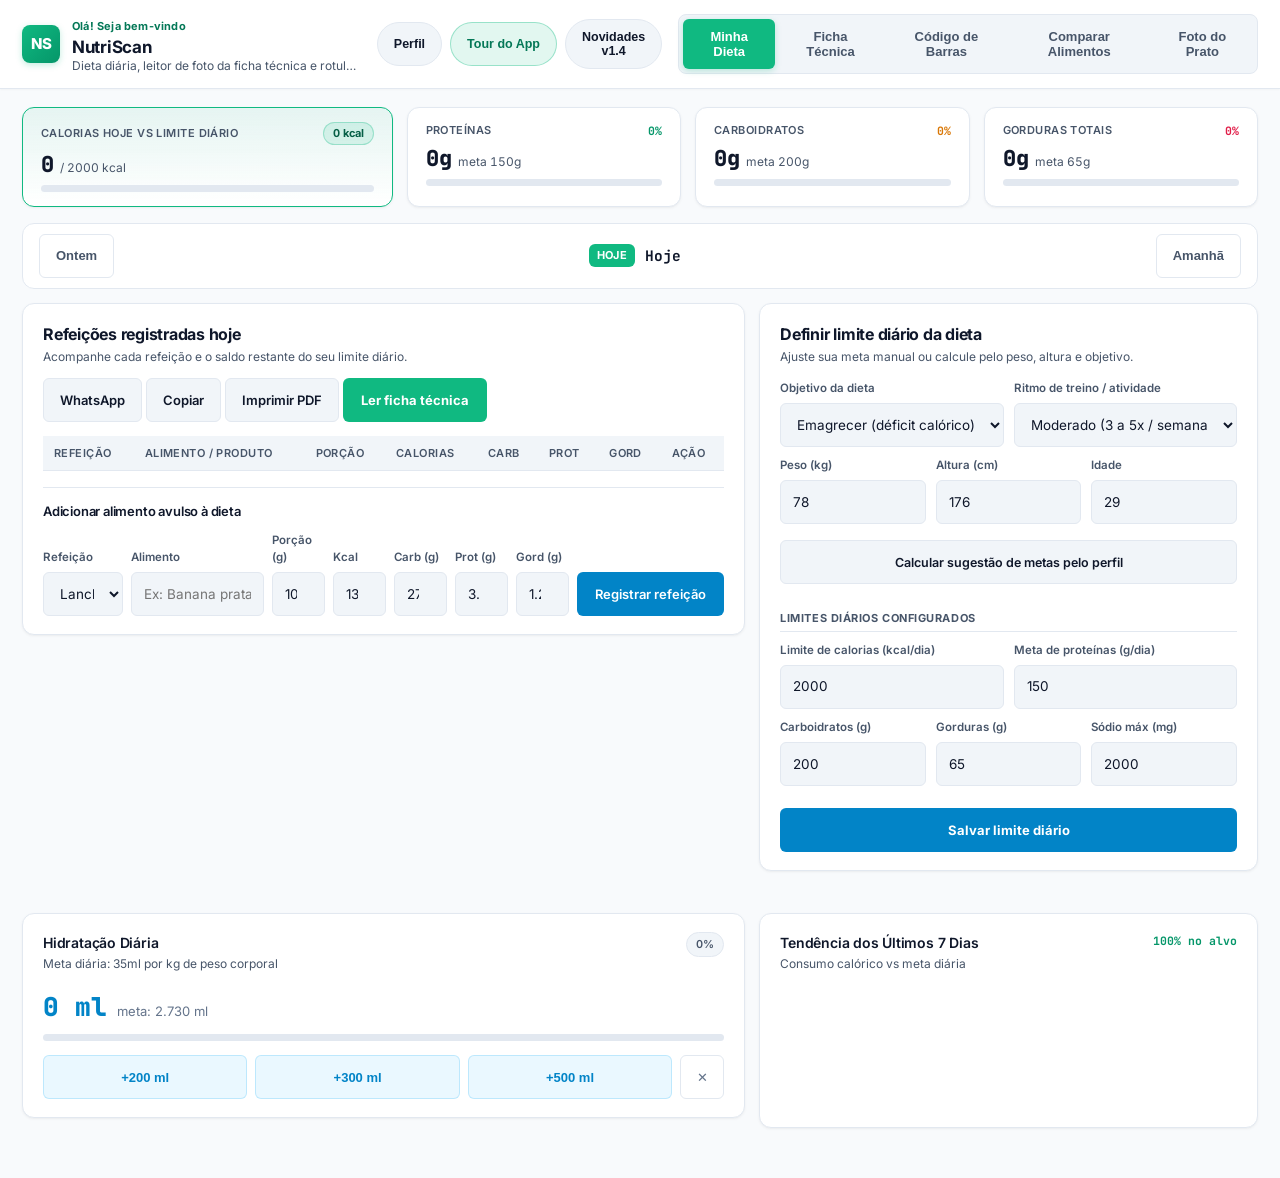
==== commit 8c44d647: "feat: implementar view transitions fluidas, diretrizes de web design wcag aa e revisao de redacao" ====
--- a/app/static/index.html
+++ b/app/static/index.html
@@ -28,9 +28,9 @@
                     <p class="brand-subtitle">Dieta diária, leitor de foto da ficha técnica e rotulagem ANVISA</p>
                 </div>
                 <div class="brand-actions-row">
-                    <button type="button" class="btn-topbar-profile" id="btn-open-profile" title="Configurar meu perfil de dieta" aria-label="Abrir perfil de usuário">Perfil</button>
-                    <button type="button" class="btn-tour-nav" id="btn-open-tour" title="Iniciar tour guiado pelo app" aria-label="Tour do App">Tour do App</button>
-                    <button type="button" class="btn-whats-new-nav" id="btn-open-whats-new" title="Consultar novidades da versão 1.4" aria-label="Novidades da versão 1.4">Novidades v1.4</button>
+                    <button type="button" class="btn-topbar-profile" id="btn-open-profile" title="Configurar meu perfil de dieta" aria-label="Abrir perfil de usuário" aria-haspopup="dialog" aria-expanded="false">Perfil</button>
+                    <button type="button" class="btn-tour-nav" id="btn-open-tour" title="Iniciar tour guiado pelo app" aria-label="Tour do App" aria-haspopup="dialog" aria-expanded="false">Tour do App</button>
+                    <button type="button" class="btn-whats-new-nav" id="btn-open-whats-new" title="Consultar novidades da versão 1.4" aria-label="Novidades da versão 1.4" aria-haspopup="dialog" aria-expanded="false">Novidades v1.4</button>
                 </div>
             </div>
             <nav class="nav-tabs" role="tablist" aria-label="Navegação principal por abas">
@@ -147,7 +147,7 @@
                         </div>
                     </div>
 
-                    <div class="table-responsive">
+                    <div class="table-responsive" id="meal-list">
                         <table class="data-table" id="diary-table">
                             <thead>
                                 <tr>
@@ -202,7 +202,7 @@
                                 <input type="number" id="manual-fat" name="manual_fat" class="text-input" value="1.2" min="0" step="0.1" inputmode="decimal" autocomplete="off" />
                             </div>
                             <div class="manual-btn-col">
-                                <button class="btn-primary" id="btn-add-manual">Lançar</button>
+                                <button class="btn-primary" id="btn-add-manual">Registrar refeição</button>
                             </div>
                         </div>
                     </div>
@@ -253,7 +253,7 @@
                             </div>
                         </div>
 
-                        <button class="btn-secondary-full" id="btn-calc-mifflin">Calcular meta sugerida pelo meu corpo</button>
+                        <button class="btn-secondary-full" id="btn-calc-mifflin">Calcular sugestão de metas pelo perfil</button>
 
                         <div class="limits-divider">Limites diários configurados</div>
 
@@ -327,11 +327,11 @@
             <!-- RODAPÉ EXECUTIVO EXCLUSIVO PARA IMPRESSÃO / PDF -->
             <footer class="print-only print-footer">
                 <div class="print-disclaimer">
-                    <strong>Aviso de Responsabilidade Nutricional:</strong> Este relatório é um documento informativo gerado pelo aplicativo NutriScan com base nos registros do usuário e nas normas ANVISA (RDC 429/2020 e IN 75/2020). Não substitui prescrição médica, acompanhamento clínico individualizado ou consulta nutricional presencial.
+                    <strong>Aviso informativo:</strong> Este relatório reúne os registros alimentares do usuário e toma como referência os parâmetros da ANVISA (RDC 429/2020 e IN 75/2020). Tem finalidade exclusiva de acompanhamento e apoio informativo, não substituindo orientação, diagnóstico ou prescrição médica e nutricional profissional.
                 </div>
                 <div class="print-issue-meta">
                     <span id="print-footer-timestamp">Emissão: Hoje</span>
-                    <span>NutriScan v1.0 • Padrão ANVISA</span>
+                    <span>NutriScan v1.4 • Padrão ANVISA</span>
                 </div>
             </footer>
         </section>
@@ -480,7 +480,7 @@
                                 spellcheck="false"
                             />
                             <button class="btn-primary" id="btn-scan">Analisar rótulo</button>
-                            <button type="button" class="btn-emerald" id="btn-open-cam-scanner">Câmera ao vivo</button>
+                            <button type="button" class="btn-emerald" id="btn-open-cam-scanner" aria-haspopup="dialog" aria-expanded="false">Câmera ao vivo</button>
                         </div>
                     </div>
                 </div>
@@ -745,7 +745,7 @@
                 <div class="card plate-action-card">
                     <div class="plate-action-bar">
                         <div class="meal-select-wrap">
-                            <label for="plate-meal-select" class="field-label">Lançar no diário como:</label>
+                            <label for="plate-meal-select" class="field-label">Registrar no diário como:</label>
                             <select id="plate-meal-select" name="plate_meal" class="select-input">
                                 <option value="Café da manhã">Café da manhã</option>
                                 <option value="Almoço" selected>Almoço</option>
@@ -754,7 +754,7 @@
                             </select>
                         </div>
                         <button type="button" class="btn-emerald btn-lg" id="btn-add-plate-diet">
-                            Adicionar prato completo à refeição
+                            Registrar prato na refeição
                         </button>
                     </div>
                 </div>
@@ -763,24 +763,24 @@
     </main>
 
     <!-- BARRA DE NAVEGAÇÃO INFERIOR PARA CELULAR ANDROID -->
-    <nav class="mobile-bottom-nav" aria-label="Navegação móvel">
-        <button class="mob-nav-btn active" data-tab="dieta" aria-label="Minha Dieta">
+    <nav class="mobile-bottom-nav" role="tablist" aria-label="Navegação móvel">
+        <button class="mob-nav-btn active" role="tab" aria-selected="true" aria-controls="panel-dieta" data-tab="dieta" aria-label="Minha Dieta">
             <span class="mob-nav-icon" aria-hidden="true">◉</span>
             <span>Dieta</span>
         </button>
-        <button class="mob-nav-btn" data-tab="foto" aria-label="Foto da Ficha Técnica">
+        <button class="mob-nav-btn" role="tab" aria-selected="false" aria-controls="panel-foto" data-tab="foto" aria-label="Foto da Ficha Técnica">
             <span class="mob-nav-icon" aria-hidden="true">▣</span>
             <span>Ficha</span>
         </button>
-        <button class="mob-nav-btn" data-tab="scanner" aria-label="Código de Barras">
+        <button class="mob-nav-btn" role="tab" aria-selected="false" aria-controls="panel-scanner" data-tab="scanner" aria-label="Código de Barras">
             <span class="mob-nav-icon" aria-hidden="true">|||</span>
             <span>Barras</span>
         </button>
-        <button class="mob-nav-btn" data-tab="comparar" aria-label="Comparar Alimentos">
+        <button class="mob-nav-btn" role="tab" aria-selected="false" aria-controls="panel-comparar" data-tab="comparar" aria-label="Comparar Alimentos">
             <span class="mob-nav-icon" aria-hidden="true">⇄</span>
             <span>Comparar</span>
         </button>
-        <button class="mob-nav-btn" data-tab="prato" aria-label="Foto do Prato">
+        <button class="mob-nav-btn" role="tab" aria-selected="false" aria-controls="panel-prato" data-tab="prato" aria-label="Foto do Prato">
             <span class="mob-nav-icon" aria-hidden="true">⊞</span>
             <span>Prato</span>
         </button>
--- a/app/static/css/style.css
+++ b/app/static/css/style.css
@@ -33,6 +33,7 @@
     /* Accent & Brand (Emerald Green) */
     --brand-emerald: #10b981;
     --brand-emerald-hover: #059669;
+    --brand-emerald-text: #047857;
     --brand-blue: #0284c7;
     --brand-blue-hover: #0369a1;
     --brand-danger: #dc2626;
@@ -113,6 +114,15 @@
 .kpi-pct,
 .macro-box-val,
 .macro-box-pct,
+.water-val,
+.kpi-mini-val,
+.macro-badge,
+.stepper-input,
+.micro-tile-value,
+.micro-tile-pct,
+.plate-kpi-val,
+.compare-kpi-val,
+.diet-date-badge,
 .data-table td,
 .data-table th,
 .ean-badge,
@@ -200,12 +210,12 @@
     background: transparent;
     color: var(--text-secondary);
     border: none;
-    padding: 7px 14px;
+    padding: 10px 16px;
     border-radius: var(--radius-sm);
-    font-size: 12.5px;
+    font-size: 13px;
     font-weight: 600;
     cursor: pointer;
-    min-height: 36px;
+    min-height: 44px;
     display: inline-flex;
     align-items: center;
     justify-content: center;
@@ -466,10 +476,10 @@
     background-color: var(--bg-tile-elevated);
     color: var(--text-primary);
     border: 1px solid var(--border-card);
-    padding: 8px 14px;
-    font-size: 12.5px;
+    padding: 10px 16px;
+    font-size: 13px;
     font-weight: 600;
-    min-height: 38px;
+    min-height: 44px;
     display: inline-flex;
     align-items: center;
     justify-content: center;
@@ -489,9 +499,9 @@
 .btn-primary {
     background-color: var(--brand-blue);
     color: #ffffff;
-    padding: 8px 16px;
+    padding: 10px 18px;
     font-size: 13px;
-    min-height: 38px;
+    min-height: 44px;
     display: inline-flex;
     align-items: center;
     justify-content: center;
@@ -504,10 +514,10 @@
 .btn-emerald {
     background-color: var(--brand-emerald);
     color: #ffffff;
-    padding: 8px 16px;
-    font-size: 12.5px;
+    padding: 10px 18px;
+    font-size: 13px;
     font-weight: 700;
-    min-height: 38px;
+    min-height: 44px;
     display: inline-flex;
     align-items: center;
     justify-content: center;
@@ -730,7 +740,7 @@
 
 .save-feedback {
     font-size: 12px;
-    color: var(--brand-emerald);
+    color: var(--brand-emerald-text);
     font-weight: 600;
     min-height: 18px;
     text-align: center;
@@ -754,7 +764,7 @@
 
 .upload-file-label {
     font-size: 12px;
-    color: var(--brand-emerald);
+    color: var(--brand-emerald-text);
     font-weight: 600;
 }
 
@@ -1306,7 +1316,7 @@
     }
 
     .mob-nav-btn.active {
-        color: var(--brand-emerald-hover);
+        color: var(--brand-emerald-text);
         background-color: rgba(16, 185, 129, 0.1);
         font-weight: 700;
     }
@@ -1801,10 +1811,14 @@
     background: transparent;
     border: 1px solid var(--border-subtle);
     color: var(--text-secondary);
-    padding: 6px 14px;
+    padding: 8px 16px;
     border-radius: var(--radius-sm);
-    font-size: 12.5px;
+    font-size: 13px;
     font-weight: 600;
+    min-height: 44px;
+    display: inline-flex;
+    align-items: center;
+    justify-content: center;
     cursor: pointer;
     transition: background 0.15s ease, color 0.15s ease;
 }
@@ -1851,9 +1865,13 @@
     border: 1px solid rgba(56, 189, 248, 0.25);
     color: var(--brand-blue);
     border-radius: var(--radius-sm);
-    font-size: 12.5px;
+    font-size: 13px;
     font-weight: 700;
-    padding: 8px 10px;
+    padding: 10px 12px;
+    min-height: 44px;
+    display: inline-flex;
+    align-items: center;
+    justify-content: center;
     cursor: pointer;
     transition: background 0.15s ease, transform 0.05s ease;
 }
@@ -1943,7 +1961,7 @@
 }
 
 .trend-col.is-today .trend-day-label {
-    color: var(--brand-emerald);
+    color: var(--brand-emerald-text);
     font-weight: 800;
 }
 
@@ -1989,7 +2007,7 @@
     font-weight: 700;
     text-transform: uppercase;
     letter-spacing: 0.05em;
-    color: var(--brand-emerald);
+    color: var(--brand-emerald-text);
 }
 
 .cam-title {
@@ -2004,12 +2022,13 @@
     border: 1px solid var(--border-subtle);
     color: var(--text-secondary);
     border-radius: 8px;
-    width: 32px;
-    height: 32px;
+    width: 44px;
+    height: 44px;
     cursor: pointer;
     display: inline-flex;
     align-items: center;
     justify-content: center;
+    transition: background 0.15s ease, color 0.15s ease;
 }
 
 .cam-btn-icon:hover {
@@ -2090,7 +2109,7 @@
 .cam-btn-action,
 .cam-btn-secondary {
     flex: 1;
-    height: 40px;
+    min-height: 44px;
     border-radius: 8px;
     font-size: 13.5px;
     font-weight: 600;
@@ -2231,8 +2250,8 @@
 .plate-preset-chip.active {
     background: var(--bg-tile-highlight);
     border-color: var(--brand-emerald);
-    color: var(--brand-emerald);
-    font-weight: 600;
+    color: var(--brand-emerald-text);
+    font-weight: 700;
 }
 
 /* Card 2: Plate Preview Viewport & Bounding Chips */
@@ -2412,12 +2431,12 @@
 }
 
 .btn-step {
-    width: 28px;
-    height: 30px;
+    width: 44px;
+    height: 44px;
     background: transparent;
     border: none;
     color: var(--text-secondary);
-    font-size: 14px;
+    font-size: 16px;
     font-weight: 700;
     cursor: pointer;
     display: inline-flex;
@@ -2435,15 +2454,16 @@
     display: inline-flex;
     align-items: center;
     padding: 0 4px;
+    height: 44px;
 }
 
 .stepper-input {
-    width: 42px;
-    height: 30px;
+    width: 46px;
+    height: 44px;
     background: transparent;
     border: none;
     color: var(--text-primary);
-    font-size: 12.5px;
+    font-size: 13.5px;
     font-weight: 700;
     text-align: center;
     font-variant-numeric: tabular-nums;
@@ -2464,14 +2484,17 @@
 }
 
 .btn-remove-item {
-    width: 28px;
-    height: 30px;
+    width: 44px;
+    height: 44px;
     background: transparent;
     border: 1px solid var(--border-subtle);
     border-radius: 6px;
     color: var(--text-muted);
-    font-size: 12px;
+    font-size: 14px;
     cursor: pointer;
+    display: inline-flex;
+    align-items: center;
+    justify-content: center;
     transition: background-color 0.15s ease, border-color 0.15s ease, color 0.15s ease;
 }
 
@@ -2541,8 +2564,8 @@
 
 .suggest-add-badge {
     font-size: 11px;
-    font-weight: 600;
-    color: var(--brand-emerald);
+    font-weight: 700;
+    color: var(--brand-emerald-text);
 }
 
 .taco-no-result {
@@ -2602,7 +2625,7 @@
 
 .status-pill.pill-optimal {
     background: rgba(16, 185, 129, 0.15);
-    color: var(--brand-emerald);
+    color: var(--brand-emerald-text);
     border: 1px solid rgba(16, 185, 129, 0.3);
 }
 
@@ -2694,20 +2717,21 @@
     gap: 6px;
     background: rgba(16, 185, 129, 0.12);
     border: 1px solid rgba(16, 185, 129, 0.35);
-    color: var(--brand-emerald);
-    padding: 6px 14px;
+    color: var(--brand-emerald-text);
+    padding: 10px 16px;
     border-radius: var(--radius-pill);
-    font-size: 12px;
+    font-size: 12.5px;
     font-weight: 700;
     cursor: pointer;
+    min-height: 44px;
     transition: background-color 0.15s ease, border-color 0.15s ease, transform 0.1s ease;
     white-space: nowrap;
     margin-left: auto;
 }
 
 .btn-tour-nav:hover {
-    background: rgba(16, 185, 129, 0.22);
-    border-color: var(--brand-emerald);
+    background: var(--brand-emerald-hover);
+    border-color: var(--brand-emerald-hover);
     color: #ffffff;
 }
 
@@ -2823,7 +2847,7 @@
     padding: 3px 10px;
     background: rgba(16, 185, 129, 0.15);
     border: 1px solid rgba(16, 185, 129, 0.35);
-    color: var(--brand-emerald);
+    color: var(--brand-emerald-text);
     font-size: 11px;
     font-weight: 700;
     text-transform: uppercase;
@@ -2832,8 +2856,8 @@
 }
 
 .tour-btn-close {
-    width: 32px;
-    height: 32px;
+    width: 44px;
+    height: 44px;
     display: inline-flex;
     align-items: center;
     justify-content: center;
@@ -3082,8 +3106,8 @@
 
 .user-greeting {
     font-size: 11px;
-    font-weight: 600;
-    color: var(--brand-emerald);
+    font-weight: 700;
+    color: var(--brand-emerald-text);
     letter-spacing: 0.2px;
     display: inline-block;
 }
@@ -3102,17 +3126,23 @@
     background: #f1f5f9;
     border: 1px solid var(--border-card);
     color: var(--text-primary);
-    padding: 6px 12px;
+    padding: 10px 16px;
     border-radius: var(--radius-pill);
-    font-size: 12px;
+    font-size: 12.5px;
     font-weight: 600;
     cursor: pointer;
+    min-height: 44px;
     transition: background 0.15s ease, border-color 0.15s ease;
 }
 
 .btn-topbar-profile:hover {
     background: var(--bg-hover);
     border-color: var(--brand-emerald);
+}
+
+.btn-topbar-profile:focus-visible {
+    outline: 2px solid var(--border-focus);
+    outline-offset: 2px;
 }
 
 /* Profile Onboarding Bento Modal Backdrop */
@@ -3158,7 +3188,7 @@
 .profile-badge {
     font-size: 10px;
     font-weight: 800;
-    color: var(--brand-emerald);
+    color: var(--brand-emerald-text);
     background: rgba(16, 185, 129, 0.12);
     border: 1px solid rgba(16, 185, 129, 0.25);
     padding: 2px 8px;
@@ -3317,18 +3347,19 @@
     background: #f1f5f9;
     border: 1px solid var(--border-card);
     color: var(--text-primary);
-    padding: 6px 12px;
+    padding: 10px 16px;
     border-radius: var(--radius-pill);
-    font-size: 12px;
+    font-size: 12.5px;
     font-weight: 600;
     cursor: pointer;
+    min-height: 44px;
     transition: background 0.15s ease, border-color 0.15s ease, color 0.15s ease;
 }
 
 .btn-whats-new-nav:hover {
     background: var(--bg-hover);
     border-color: var(--brand-emerald);
-    color: var(--brand-emerald);
+    color: var(--brand-emerald-text);
 }
 
 .btn-whats-new-nav:focus-visible {
@@ -3380,7 +3411,7 @@
 .whats-new-badge {
     font-size: 10px;
     font-weight: 800;
-    color: var(--brand-emerald);
+    color: var(--brand-emerald-text);
     background: rgba(16, 185, 129, 0.12);
     border: 1px solid rgba(16, 185, 129, 0.25);
     padding: 2px 8px;
@@ -3403,8 +3434,8 @@
     font-size: 18px;
     color: var(--text-muted);
     cursor: pointer;
-    width: 32px;
-    height: 32px;
+    width: 44px;
+    height: 44px;
     border-radius: var(--radius-sm);
     display: flex;
     align-items: center;
@@ -3435,7 +3466,7 @@
 .whats-new-highlight-title {
     font-size: 14px;
     font-weight: 700;
-    color: var(--brand-emerald);
+    color: var(--brand-emerald-text);
     margin: 0 0 6px 0;
 }
 
@@ -3516,5 +3547,176 @@
     }
 }
 
-
-
+/* ==========================================================================
+   View Transitions API (Native Fluid Transitions & Morphing)
+   Smooth cross-fades, tab morphing, KPI pulse, and modal overlays
+   ========================================================================== */
+
+/* Interactivity during transitions: allows taps/clicks without blocking */
+::view-transition {
+    pointer-events: none;
+}
+
+/* Root cross-fade animations (160ms - 200ms) */
+::view-transition-old(root) {
+    animation: 160ms cubic-bezier(0.2, 0, 0, 1) both vt-root-fade-out;
+}
+
+::view-transition-new(root) {
+    animation: 200ms cubic-bezier(0.2, 0, 0, 1) both vt-root-fade-in;
+}
+
+@keyframes vt-root-fade-out {
+    from {
+        opacity: 1;
+    }
+    to {
+        opacity: 0;
+    }
+}
+
+@keyframes vt-root-fade-in {
+    from {
+        opacity: 0;
+    }
+    to {
+        opacity: 1;
+    }
+}
+
+/* Element-specific view transition names */
+.tab-panel.active {
+    view-transition-name: tab-panel;
+}
+
+#diet-kpi-strip {
+    view-transition-name: diet-kpi-strip;
+}
+
+#meal-list {
+    view-transition-name: meal-list;
+}
+
+#modal-profile-onboarding.is-open {
+    view-transition-name: modal-profile;
+}
+
+#modal-whats-new.is-open {
+    view-transition-name: modal-whats-new;
+}
+
+#modal-app-tour.is-open {
+    view-transition-name: modal-tour;
+}
+
+/* Tab Panel Transitions (Lateral seamless cross-fade with subtle vertical translation) */
+::view-transition-group(tab-panel) {
+    animation-duration: 210ms;
+    animation-timing-function: cubic-bezier(0.2, 0, 0, 1);
+}
+
+::view-transition-old(tab-panel) {
+    animation: 150ms cubic-bezier(0.2, 0, 0, 1) both vt-panel-out;
+}
+
+::view-transition-new(tab-panel) {
+    animation: 210ms cubic-bezier(0.2, 0, 0, 1) both vt-panel-in;
+}
+
+@keyframes vt-panel-out {
+    from {
+        opacity: 1;
+        transform: translateY(0);
+    }
+    to {
+        opacity: 0;
+        transform: translateY(-6px);
+    }
+}
+
+@keyframes vt-panel-in {
+    from {
+        opacity: 0;
+        transform: translateY(6px);
+    }
+    to {
+        opacity: 1;
+        transform: translateY(0);
+    }
+}
+
+/* Diet KPI Strip (Calorie ring & macro bars morph fluidly without jumping) */
+::view-transition-group(diet-kpi-strip) {
+    animation-duration: 220ms;
+    animation-timing-function: cubic-bezier(0.2, 0, 0, 1);
+}
+
+/* Meal List Transition (Smooth update when meals added/removed) */
+::view-transition-group(meal-list) {
+    animation-duration: 220ms;
+    animation-timing-function: cubic-bezier(0.2, 0, 0, 1);
+}
+
+::view-transition-old(meal-list) {
+    animation: 150ms ease-out both vt-root-fade-out;
+}
+
+::view-transition-new(meal-list) {
+    animation: 210ms ease-out both vt-root-fade-in;
+}
+
+/* Modal Overlays & Dialogs (Profile Onboarding, What's New, Tour) */
+::view-transition-group(modal-profile),
+::view-transition-group(modal-whats-new),
+::view-transition-group(modal-tour) {
+    animation-duration: 220ms;
+    animation-timing-function: cubic-bezier(0.2, 0, 0, 1);
+    z-index: 99999;
+}
+
+::view-transition-old(modal-profile),
+::view-transition-old(modal-whats-new),
+::view-transition-old(modal-tour) {
+    animation: 150ms cubic-bezier(0.2, 0, 0, 1) both vt-modal-out;
+}
+
+::view-transition-new(modal-profile),
+::view-transition-new(modal-whats-new),
+::view-transition-new(modal-tour) {
+    animation: 220ms cubic-bezier(0.2, 0, 0, 1) both vt-modal-in;
+}
+
+@keyframes vt-modal-in {
+    from {
+        opacity: 0;
+        transform: scale(0.97) translateY(8px);
+    }
+    to {
+        opacity: 1;
+        transform: scale(1) translateY(0);
+    }
+}
+
+@keyframes vt-modal-out {
+    from {
+        opacity: 1;
+        transform: scale(1) translateY(0);
+    }
+    to {
+        opacity: 0;
+        transform: scale(0.97) translateY(8px);
+    }
+}
+
+/* Reduced Motion Compliance for View Transitions */
+@media (prefers-reduced-motion: reduce) {
+    ::view-transition-group(*),
+    ::view-transition-old(*),
+    ::view-transition-new(*) {
+        animation: none !important;
+    }
+}
+
+
+
+
